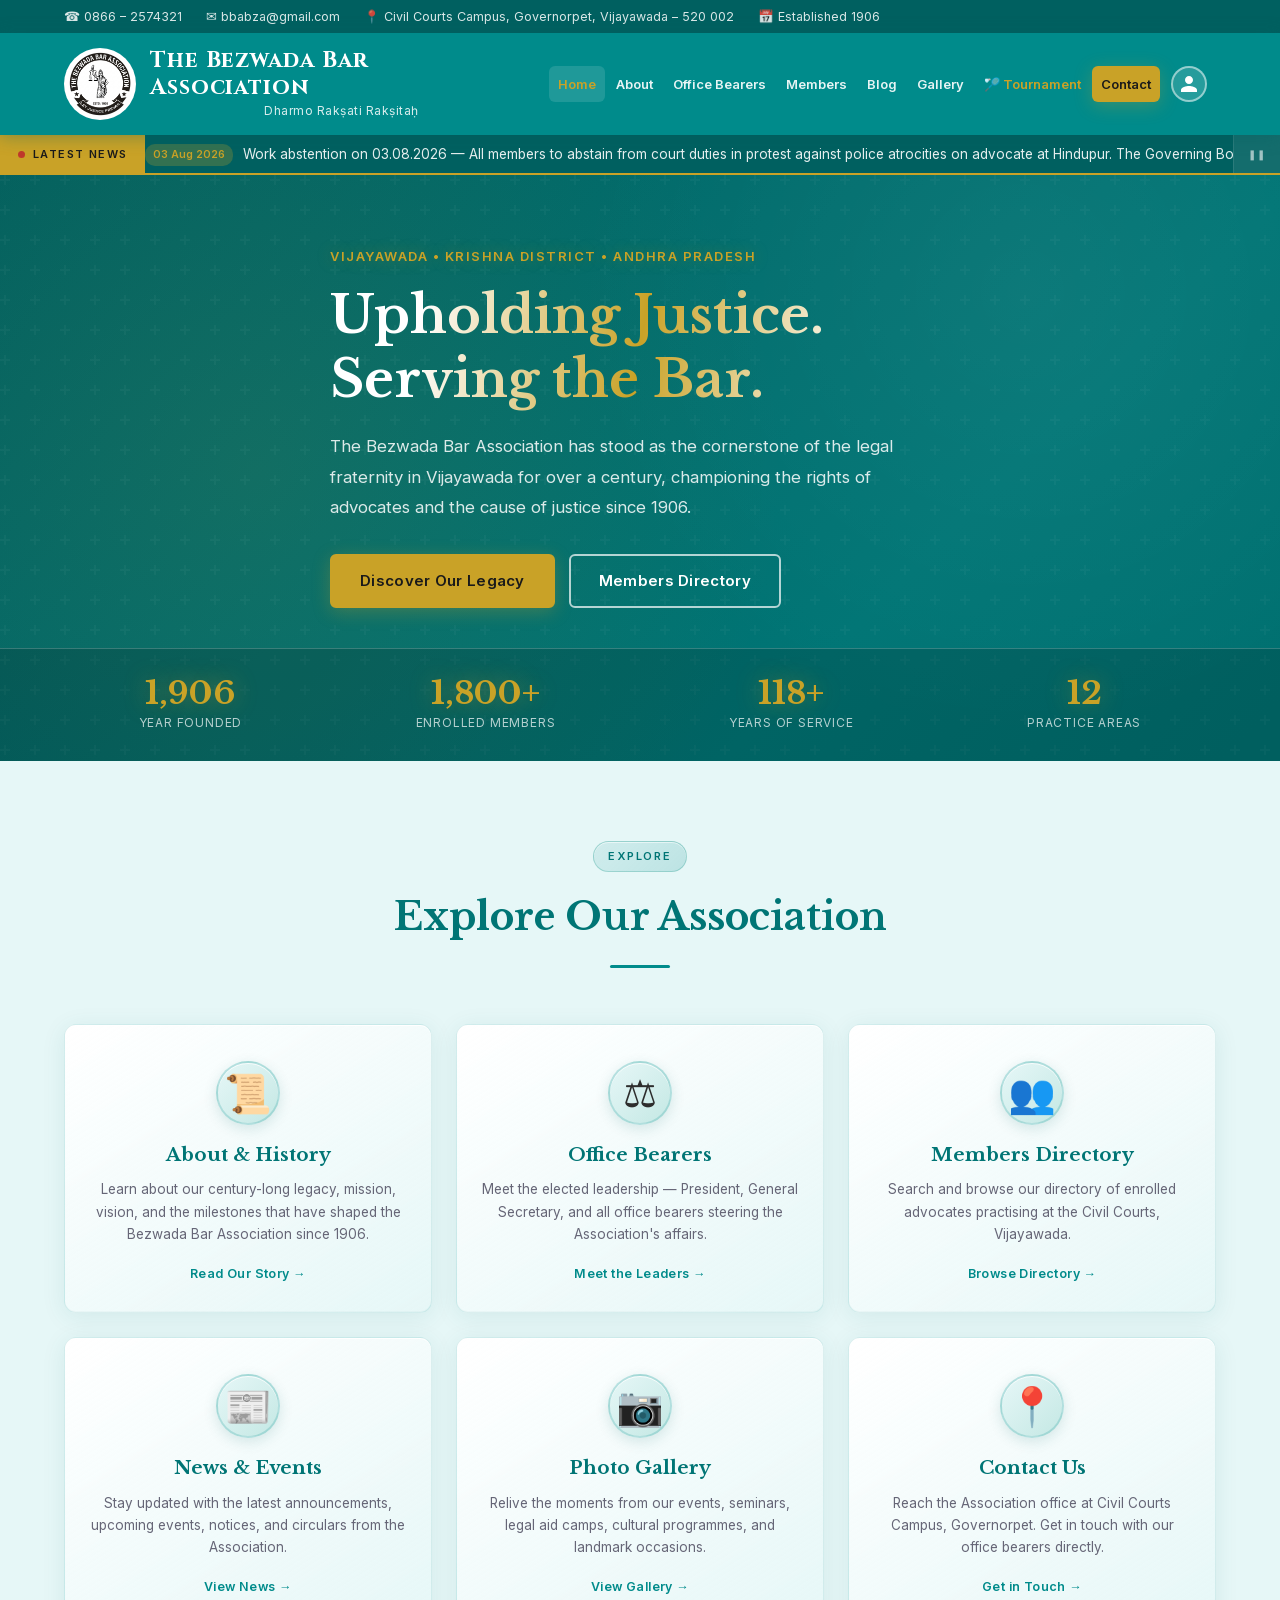
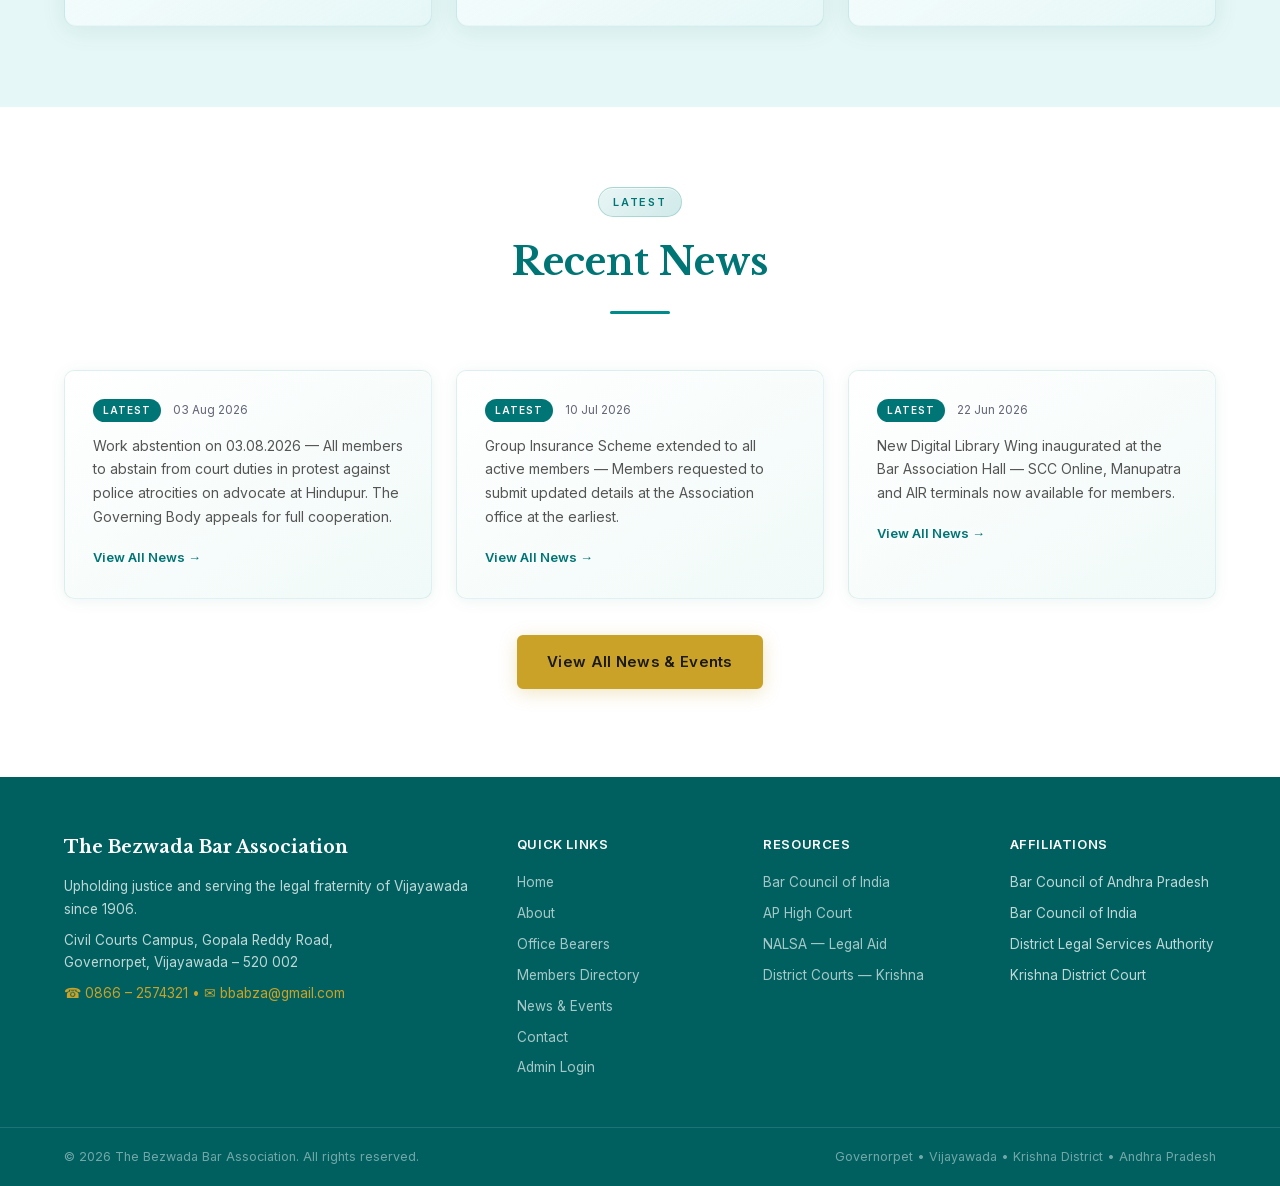
==== index.html @ af2ab2e3 "Updated" ====
<!DOCTYPE html>
<html lang="en">

<head>
  <meta charset="UTF-8" />
  <script>try { if (location.pathname.endsWith("index.html")) history.replaceState(null, "", location.pathname.slice(0, -10) || "./") } catch (e) { }</script>
  <meta name="viewport" content="width=device-width, initial-scale=1.0" />
  <meta name="description"
    content="The Bezwada Bar Association, Vijayawada — serving enrolled advocates at the Civil Courts, Governorpet since 1906. Members directory, news, events, and tournament registration." />
  <title>Bezwada Bar Association | Vijayawada | Estd. 1906</title>

  <!-- Canonical -->
  <link rel="canonical" href="https://thebezwadabarassociation.com/" />

  <!-- Open Graph -->
  <meta property="og:type"        content="website" />
  <meta property="og:url"         content="https://thebezwadabarassociation.com/" />
  <meta property="og:site_name"   content="The Bezwada Bar Association" />
  <meta property="og:title"       content="Bezwada Bar Association | Vijayawada | Estd. 1906" />
  <meta property="og:description" content="The Bezwada Bar Association, Vijayawada — serving enrolled advocates at the Civil Courts, Governorpet since 1906." />
  <meta property="og:image"       content="https://thebezwadabarassociation.com/images/logo.jpeg" />
  <meta property="og:locale"      content="en_IN" />

  <!-- Geo -->
  <meta name="geo.region"      content="IN-AP" />
  <meta name="geo.placename"   content="Vijayawada, Andhra Pradesh, India" />
  <meta name="geo.position"    content="16.5062;80.6480" />
  <meta name="ICBM"            content="16.5062, 80.6480" />

  <!-- JSON-LD Organisation Schema -->
  <script type="application/ld+json">
  {
    "@context": "https://schema.org",
    "@type": "Organization",
    "name": "The Bezwada Bar Association",
    "alternateName": ["Bezwada Bar Association", "BBA Vijayawada", "Vijayawada Bar Association"],
    "url": "https://thebezwadabarassociation.com",
    "logo": "https://thebezwadabarassociation.com/images/logo.jpeg",
    "image": "https://thebezwadabarassociation.com/images/logo.jpeg",
    "foundingDate": "1906",
    "description": "The Bezwada Bar Association is one of the oldest bar associations in Andhra Pradesh, serving enrolled advocates practising at the Civil Courts, Vijayawada since 1906.",
    "address": {
      "@type": "PostalAddress",
      "streetAddress": "Civil Courts Campus, Gopala Reddy Road, Governorpet",
      "addressLocality": "Vijayawada",
      "addressRegion": "Andhra Pradesh",
      "postalCode": "520002",
      "addressCountry": "IN"
    },
    "contactPoint": {
      "@type": "ContactPoint",
      "telephone": "+91-866-2574321",
      "email": "bbabza@gmail.com",
      "contactType": "General Enquiries",
      "areaServed": "IN",
      "availableLanguage": ["English", "Telugu"]
    },
    "memberOf": [
      { "@type": "Organization", "name": "Bar Council of Andhra Pradesh" },
      { "@type": "Organization", "name": "Bar Council of India" }
    ],
    "sameAs": [
      "https://bbabza.github.io"
    ]
  }
  </script>

  <link rel="icon" href="images/logo.jpeg" type="image/jpeg" />
  <link rel="stylesheet" href="css/styles.css" />
  <link rel="stylesheet" href="css/fonts.css" />
</head>

<body data-root="">

  <div class="topbar">
    <div class="container">
      <span>&#9742; 0866 &ndash; 2574321</span>
      <span>&#9993; bbabza@gmail.com</span>
      <span>&#128205; Civil Courts Campus, Governorpet, Vijayawada &ndash; 520 002</span>
      <span>&#128197; Established 1906</span>
    </div>
  </div>

  <header class="site-header">
    <div class="container header-inner">
      <a href="index.html" class="logo-block">
        <div class="emblem">
          <img src="images/logo.jpeg" alt="The Bezwada Bar Association Logo" class="header-logo" />
        </div>
        <div class="logo-text">
          <h1>The Bezwada Bar Association</h1>
          <p class="tagline">Dharmo Rakṣati Rakṣitaḥ</p>
        </div>
      </a>
      <button class="nav-toggle" id="navToggle"
        aria-label="Toggle navigation"><span></span><span></span><span></span></button>
      <nav class="main-nav" id="mainNav">
        <ul>
          <li><a href="index.html" aria-current="page">Home</a></li>
          <li><a href="about/index.html">About</a></li>
          <li><a href="office-bearers/index.html">Office Bearers</a></li>
          <li><a href="members/index.html">Members</a></li>
          <li><a href="blog/index.html">Blog</a></li>
          <li><a href="gallery/index.html">Gallery</a></li>
          <li><a href="tournament/index.html" style="color:var(--gold)!important;">&#127992; Tournament</a></li>
          <li><a href="contact/index.html" class="btn-nav">Contact</a></li>
        </ul>
      </nav>
    </div>
  </header>

  <div class="news-ticker" id="newsTicker">
    <div class="ticker-label"><span class="ticker-dot"></span>LATEST NEWS</div>
    <div class="ticker-viewport">
      <div class="ticker-track" id="tickerTrack"><span class="ticker-placeholder">Loading latest news&hellip;</span>
      </div>
    </div>
    <button class="ticker-pause" id="tickerPause" title="Pause / Resume">&#10074;&#10074;</button>
  </div>

  <!-- HERO -->
  <section class="hero">
    <div class="hero-overlay"></div>
    <div class="container hero-content">
      <p class="hero-eyebrow">Vijayawada &bull; Krishna District &bull; Andhra Pradesh</p>
      <h2>Upholding Justice.<br />Serving the Bar.</h2>
      <p class="hero-sub">The Bezwada Bar Association has stood as the cornerstone of the legal fraternity in Vijayawada
        for over a century, championing the rights of advocates and the cause of justice since 1906.</p>
      <div class="hero-actions">
        <a href="about/index.html" class="btn btn-gold">Discover Our Legacy</a>
        <a href="members/index.html" class="btn btn-outline">Members Directory</a>
      </div>
    </div>
    <div class="hero-stats">
      <div class="container stats-row">
        <div class="stat"><span class="stat-num">1906</span><span class="stat-label">Year Founded</span></div>
        <div class="stat"><span class="stat-num">1800+</span><span class="stat-label">Enrolled Members</span></div>
        <div class="stat"><span class="stat-num">118+</span><span class="stat-label">Years of Service</span></div>
        <div class="stat"><span class="stat-num">12</span><span class="stat-label">Practice Areas</span></div>
      </div>
    </div>
  </section>

  <!-- SECTION CARDS -->
  <section class="section section-light">
    <div class="container">
      <div class="section-header">
        <span class="section-badge">Explore</span>
        <h2 class="section-title">Explore Our Association</h2>
        <div class="divider"></div>
      </div>
      <div class="section-cards-grid">
        <a href="about/index.html" class="section-card">
          <div class="section-card-icon">&#128220;</div>
          <h3>About &amp; History</h3>
          <p>Learn about our century-long legacy, mission, vision, and the milestones that have shaped the Bezwada Bar
            Association since 1906.</p>
          <span class="section-card-link">Read Our Story &rarr;</span>
        </a>
        <a href="office-bearers/index.html" class="section-card">
          <div class="section-card-icon">&#9878;</div>
          <h3>Office Bearers</h3>
          <p>Meet the elected leadership — President, General Secretary, and all office bearers steering the
            Association's affairs.</p>
          <span class="section-card-link">Meet the Leaders &rarr;</span>
        </a>
        <a href="members/index.html" class="section-card">
          <div class="section-card-icon">&#128101;</div>
          <h3>Members Directory</h3>
          <p>Search and browse our directory of enrolled advocates practising at the Civil Courts, Vijayawada.</p>
          <span class="section-card-link">Browse Directory &rarr;</span>
        </a>
        <a href="news/index.html" class="section-card">
          <div class="section-card-icon">&#128240;</div>
          <h3>News &amp; Events</h3>
          <p>Stay updated with the latest announcements, upcoming events, notices, and circulars from the Association.
          </p>
          <span class="section-card-link">View News &rarr;</span>
        </a>
        <a href="gallery/index.html" class="section-card">
          <div class="section-card-icon">&#128247;</div>
          <h3>Photo Gallery</h3>
          <p>Relive the moments from our events, seminars, legal aid camps, cultural programmes, and landmark occasions.
          </p>
          <span class="section-card-link">View Gallery &rarr;</span>
        </a>
        <a href="contact/index.html" class="section-card">
          <div class="section-card-icon">&#128205;</div>
          <h3>Contact Us</h3>
          <p>Reach the Association office at Civil Courts Campus, Governorpet. Get in touch with our office bearers
            directly.</p>
          <span class="section-card-link">Get in Touch &rarr;</span>
        </a>
      </div>
    </div>
  </section>

  <!-- RECENT NEWS PREVIEW -->
  <section class="section section-white">
    <div class="container">
      <div class="section-header">
        <span class="section-badge">Latest</span>
        <h2 class="section-title">Recent News</h2>
        <div class="divider"></div>
      </div>
      <div class="home-news-grid" id="homeNewsGrid">
        <p style="grid-column:1/-1;text-align:center;color:var(--muted);">Loading&hellip;</p>
      </div>
      <div class="view-all-wrap">
        <a href="news/index.html" class="btn btn-gold">View All News &amp; Events</a>
      </div>
    </div>
  </section>

  <footer class="site-footer">
    <div class="container footer-inner">
      <div class="footer-brand">
        <h3>The Bezwada Bar Association</h3>
        <p>Upholding justice and serving the legal fraternity of Vijayawada since 1906.</p>
        <p>Civil Courts Campus, Gopala Reddy Road,<br />Governorpet, Vijayawada &ndash; 520 002</p>
        <p class="footer-tel">&#9742; 0866 &ndash; 2574321 &bull; &#9993; bbabza@gmail.com</p>
      </div>
      <div class="footer-links">
        <h4>Quick Links</h4>
        <ul>
          <li><a href="index.html">Home</a></li>
          <li><a href="about/index.html">About</a></li>
          <li><a href="office-bearers/index.html">Office Bearers</a></li>
          <li><a href="members/index.html">Members Directory</a></li>
          <li><a href="news/index.html">News &amp; Events</a></li>
          <li><a href="contact/index.html">Contact</a></li>
        </ul>
      </div>
      <div class="footer-links">
        <h4>Resources</h4>
        <ul>
          <li><a href="https://www.barcouncilofindia.org" target="_blank" rel="noopener">Bar Council of India</a></li>
          <li><a href="https://hc.ap.nic.in" target="_blank" rel="noopener">AP High Court</a></li>
          <li><a href="https://nalsa.gov.in" target="_blank" rel="noopener">NALSA &mdash; Legal Aid</a></li>
          <li><a href="https://districts.ecourts.gov.in/krishna" target="_blank" rel="noopener">District Courts &mdash;
              Krishna</a></li>
        </ul>
      </div>
      <div class="footer-links">
        <h4>Affiliations</h4>
        <ul>
          <li>Bar Council of Andhra Pradesh</li>
          <li>Bar Council of India</li>
          <li>District Legal Services Authority</li>
          <li>Krishna District Court</li>
        </ul>
      </div>
    </div>
    <div class="footer-bottom">
      <div class="container">
        <p>&copy; 2026 The Bezwada Bar Association. All rights reserved.</p>
        <p>Governorpet &bull; Vijayawada &bull; Krishna District &bull; Andhra Pradesh</p>
      </div>
    </div>
  </footer>

  <button class="back-to-top" id="backToTop" aria-label="Back to top">&#8679;</button>
  <script src="js/script.js"></script>
</body>

</html>
---- css/styles.css ----
/* ═══════════════════════════════════════════════════════════
   BEZWADA BAR ASSOCIATION — Stylesheet
   Palette: Dark Cyan #008B8B | Gold #c9a227 | Cream #f9f5ec
   ═══════════════════════════════════════════════════════════ */

*, *::before, *::after { box-sizing: border-box; margin: 0; padding: 0; }

:root {
  --navy:   #008B8B;
  --navy2:  #007575;
  --navy3:  #006060;
  --gold:   #c9a227;
  --gold2:  #a07d1a;
  --cream:  #f9f5ec;
  --light:  #e6f7f7;
  --white:  #ffffff;
  --text:   #2d2d2d;
  --muted:  #667;
  --border: #ddd;
  --ff-serif: 'Libre Baskerville', Georgia, serif;
  --ff-sans:  'Inter', 'Segoe UI', sans-serif;
  --radius: 6px;
  --shadow: 0 4px 24px rgba(0,96,96,.12);
  --shadow-lg: 0 8px 40px rgba(0,96,96,.18);
}

html { scroll-behavior: smooth; }

body {
  font-family: var(--ff-sans);
  color: var(--text);
  background: var(--white);
  line-height: 1.7;
  font-size: 16px;
}

a { color: var(--navy2); text-decoration: none; transition: color .2s; }
a:hover { color: var(--navy); }
img { max-width: 100%; display: block; }

.container {
  max-width: 1200px;
  margin: 0 auto;
  padding: 0 24px;
}

/* ─── BUTTONS ─────────────────────────────────────────────── */
.btn {
  display: inline-block;
  padding: 12px 28px;
  border-radius: var(--radius);
  font-family: var(--ff-sans);
  font-size: 15px;
  font-weight: 600;
  letter-spacing: .3px;
  cursor: pointer;
  transition: background .2s, color .2s, transform .15s;
  border: 2px solid transparent;
}
.btn:hover { transform: translateY(-2px); }
.btn-gold { background: var(--gold); color: #1a1a1a; border-color: var(--gold); }
.btn-gold:hover { background: var(--gold2); color: var(--white); border-color: var(--gold2); }
.btn-outline { background: transparent; color: var(--white); border-color: rgba(255,255,255,.7); }
.btn-outline:hover { background: rgba(255,255,255,.15); color: var(--white); }
.btn-nav {
  background: var(--gold);
  color: #1a1a1a !important;
  padding: 8px 20px;
  border-radius: var(--radius);
  font-weight: 700;
}
.btn-nav:hover { background: var(--gold2); color: var(--white) !important; }

/* ─── TOPBAR ──────────────────────────────────────────────── */
.topbar {
  background: var(--navy3);
  color: rgba(255,255,255,.85);
  font-size: 12.5px;
  padding: 6px 0;
}
.topbar .container {
  display: flex;
  gap: 24px;
  flex-wrap: wrap;
  align-items: center;
}

/* ─── HEADER ──────────────────────────────────────────────── */
.site-header {
  background: var(--navy);
  position: sticky;
  top: 0;
  z-index: 1000;
  box-shadow: 0 2px 16px rgba(0,96,96,.35);
}
.header-inner {
  display: flex;
  align-items: center;
  justify-content: space-between;
  padding-top: 14px;
  padding-bottom: 14px;
  gap: 16px;
}
.logo-block {
  display: flex;
  align-items: center;
  gap: 14px;
}
.emblem { flex-shrink: 0; }
.header-logo {
  width: 72px;
  height: 72px;
  object-fit: contain;
  border-radius: 50%;
  background: var(--white);
  padding: 3px;
}
.logo-text h1 {
  font-family: 'Cinzel', var(--ff-serif);
  font-size: 1.4rem;
  color: var(--white);
  line-height: 1.2;
  font-weight: 700;
  letter-spacing: 0.04em;
}
.tagline {
  font-size: 12px;
  color: var(--white);
  letter-spacing: .5px;
  opacity: 0.85;
  text-align: center;
}

/* Nav */
.main-nav ul {
  display: flex;
  list-style: none;
  gap: 2px;
  align-items: center;
  flex-wrap: nowrap;
}
.main-nav ul li a {
  color: rgba(255,255,255,.9);
  font-size: 13px;
  font-weight: 600;
  padding: 7px 9px;
  border-radius: var(--radius);
  display: block;
  white-space: nowrap;
  transition: background .2s, color .2s;
}
.main-nav ul li a:hover { background: rgba(255,255,255,.15); color: var(--gold); }

.nav-toggle {
  display: none;
  flex-direction: column;
  gap: 5px;
  background: none;
  border: none;
  cursor: pointer;
  padding: 8px;
}
.nav-toggle span {
  display: block;
  width: 24px;
  height: 2px;
  background: var(--white);
  border-radius: 2px;
  transition: all .3s;
}

/* ─── HERO ────────────────────────────────────────────────── */
.hero {
  position: relative;
  background: linear-gradient(135deg, var(--navy2) 0%, #006868 50%, var(--navy) 100%);
  min-height: 520px;
  display: flex;
  flex-direction: column;
  justify-content: center;
  overflow: hidden;
}
.hero::before {
  content: '';
  position: absolute;
  inset: 0;
  background-image:
    radial-gradient(circle at 20% 50%, rgba(201,162,39,.09) 0%, transparent 50%),
    radial-gradient(circle at 80% 20%, rgba(255,255,255,.05) 0%, transparent 40%);
}
.hero-overlay {
  position: absolute;
  inset: 0;
  background: url("data:image/svg+xml,%3Csvg width='60' height='60' viewBox='0 0 60 60' xmlns='http://www.w3.org/2000/svg'%3E%3Cg fill='none' fill-rule='evenodd'%3E%3Cg fill='%23ffffff' fill-opacity='0.03'%3E%3Cpath d='M36 34v-4h-2v4h-4v2h4v4h2v-4h4v-2h-4zm0-30V0h-2v4h-4v2h4v4h2V6h4V4h-4zM6 34v-4H4v4H0v2h4v4h2v-4h4v-2H6zM6 4V0H4v4H0v2h4v4h2V6h4V4H6z'/%3E%3C/g%3E%3C/g%3E%3C/svg%3E");
}
.hero-content {
  position: relative;
  z-index: 2;
  padding: 70px 24px 40px;
}
.hero-eyebrow {
  color: var(--gold);
  font-size: 13px;
  font-weight: 600;
  letter-spacing: 1.5px;
  text-transform: uppercase;
  margin-bottom: 16px;
}
.hero-content h2 {
  font-family: var(--ff-serif);
  font-size: clamp(2rem, 5vw, 3.2rem);
  color: var(--white);
  line-height: 1.25;
  margin-bottom: 20px;
  font-weight: 700;
}
.hero-sub {
  color: rgba(255,255,255,.85);
  font-size: 1.05rem;
  max-width: 620px;
  margin-bottom: 32px;
  line-height: 1.8;
}
.hero-actions { display: flex; gap: 14px; flex-wrap: wrap; }
.hero-stats {
  position: relative;
  z-index: 2;
  background: rgba(0,0,0,.15);
  border-top: 1px solid rgba(255,255,255,.2);
  padding: 28px 0;
}
.stats-row {
  display: flex;
  justify-content: space-around;
  flex-wrap: wrap;
  gap: 24px;
}
.stat { text-align: center; }
.stat-num {
  display: block;
  font-family: var(--ff-serif);
  font-size: 2rem;
  font-weight: 700;
  color: var(--gold);
  line-height: 1;
}
.stat-label {
  display: block;
  color: rgba(255,255,255,.7);
  font-size: 12px;
  text-transform: uppercase;
  letter-spacing: .8px;
  margin-top: 4px;
}

/* ─── SECTIONS ────────────────────────────────────────────── */
.section { padding: 80px 0; }
.section-light { background: var(--light); }
.section-white { background: var(--white); }
.section-dark { background: var(--navy2); }

.section-header { text-align: center; margin-bottom: 56px; }
.section-badge {
  display: inline-block;
  background: rgba(42,157,143,.12);
  color: var(--navy2);
  font-size: 11px;
  font-weight: 700;
  letter-spacing: 1.8px;
  text-transform: uppercase;
  padding: 5px 14px;
  border-radius: 20px;
  border: 1px solid rgba(42,157,143,.3);
  margin-bottom: 12px;
}
.section-dark .section-badge {
  background: rgba(255,255,255,.12);
  color: var(--gold);
  border-color: rgba(255,255,255,.25);
}
.section-title {
  font-family: var(--ff-serif);
  font-size: clamp(1.6rem, 3.5vw, 2.4rem);
  color: var(--navy2);
  font-weight: 700;
  margin-bottom: 16px;
}
.section-dark .section-title { color: var(--white); }
.section-sub { color: var(--muted); max-width: 560px; margin: 12px auto 0; font-size: 15px; }
.section-dark .section-sub { color: rgba(255,255,255,.65); }

.divider {
  width: 60px;
  height: 3px;
  background: var(--navy);
  margin: 0 auto;
  border-radius: 2px;
}
.divider-gold { background: var(--gold); }

/* ─── ABOUT ───────────────────────────────────────────────── */
.about-grid { display: grid; grid-template-columns: 1fr 1fr; gap: 56px; align-items: start; }
.about-text h3 {
  font-family: var(--ff-serif);
  font-size: 1.45rem;
  color: var(--navy2);
  margin-bottom: 16px;
}
.about-text p { color: #444; margin-bottom: 16px; line-height: 1.8; }
.about-pillars { margin-top: 28px; display: flex; flex-direction: column; gap: 16px; }
.pillar {
  display: flex;
  gap: 14px;
  align-items: flex-start;
  background: var(--white);
  padding: 16px;
  border-radius: var(--radius);
  border-left: 3px solid var(--navy);
  box-shadow: var(--shadow);
}
.pillar-icon { font-size: 1.4rem; flex-shrink: 0; margin-top: 2px; }
.pillar strong { display: block; color: var(--navy2); font-weight: 700; margin-bottom: 4px; }
.pillar p { margin: 0; font-size: 14px; color: #555; line-height: 1.6; }

/* Timeline */
.about-timeline h3 {
  font-family: var(--ff-serif);
  font-size: 1.45rem;
  color: var(--navy2);
  margin-bottom: 24px;
}
.timeline { list-style: none; position: relative; padding-left: 8px; }
.timeline::before {
  content: '';
  position: absolute;
  left: 44px;
  top: 0;
  bottom: 0;
  width: 2px;
  background: linear-gradient(to bottom, var(--navy), rgba(42,157,143,.1));
}
.timeline li {
  display: flex;
  gap: 20px;
  align-items: flex-start;
  margin-bottom: 24px;
  position: relative;
}
.tl-year {
  min-width: 50px;
  font-size: 12px;
  font-weight: 700;
  color: var(--navy2);
  padding-top: 4px;
  text-align: right;
  flex-shrink: 0;
}
.tl-body {
  background: var(--white);
  border-radius: var(--radius);
  padding: 12px 16px;
  box-shadow: var(--shadow);
  flex: 1;
  position: relative;
}
.tl-body::before {
  content: '';
  position: absolute;
  left: -8px;
  top: 50%;
  transform: translateY(-50%);
  width: 8px;
  height: 8px;
  background: var(--navy);
  border-radius: 50%;
  z-index: 1;
}
.tl-body strong { color: var(--navy2); display: block; margin-bottom: 4px; font-size: 14px; }
.tl-body p { margin: 0; font-size: 13px; color: #555; line-height: 1.5; }

/* ─── OFFICE BEARERS ─────────────────────────────────────── */
.bearers-grid {
  display: grid;
  grid-template-columns: 1fr 1fr 1fr;
  gap: 24px;
  margin-bottom: 48px;
}
.bearer-card {
  background: rgba(255,255,255,.08);
  border: 1px solid rgba(255,255,255,.2);
  border-radius: 10px;
  padding: 28px 24px;
  text-align: center;
  transition: transform .25s, box-shadow .25s, border-color .25s;
}
.bearer-card:hover {
  transform: translateY(-4px);
  box-shadow: 0 12px 40px rgba(0,0,0,.25);
  border-color: var(--gold);
}
.bearers-featured-row {
  grid-column: 1 / -1;
  display: grid;
  grid-template-columns: 1fr 1fr;
  gap: 24px;
}
.bearer-card--featured {
  display: flex;
  align-items: center;
  gap: 32px;
  text-align: left;
  background: rgba(201,162,39,.1);
  border-color: var(--gold);
}
.bearer-avatar { flex-shrink: 0; }
.bearer-role {
  font-size: 11px;
  font-weight: 700;
  letter-spacing: 1.5px;
  text-transform: uppercase;
  color: var(--gold);
  margin-bottom: 6px;
}
.bearer-card h3 { color: var(--white); font-family: var(--ff-serif); font-size: 1.2rem; margin-bottom: 6px; }
.bearer-qual { font-size: 12.5px; color: rgba(255,255,255,.55); margin-bottom: 6px; }
.bearer-phone { font-size: 13px; color: rgba(255,255,255,.75); }
.bearer-bio { font-size: 14px; color: rgba(255,255,255,.75); line-height: 1.6; }

/* Executive Committee */
.exec-committee { margin-top: 16px; }
.exec-committee h3 {
  font-family: var(--ff-serif);
  color: var(--white);
  font-size: 1.2rem;
  margin-bottom: 20px;
  text-align: center;
}
.exec-grid {
  display: grid;
  grid-template-columns: repeat(auto-fill, minmax(220px, 1fr));
  gap: 12px;
}
.exec-member {
  background: rgba(255,255,255,.07);
  border: 1px solid rgba(255,255,255,.15);
  border-radius: var(--radius);
  padding: 14px 16px;
  transition: border-color .2s, background .2s;
}
.exec-member:hover { border-color: var(--gold); background: rgba(201,162,39,.1); }
.exec-member .exec-name { display: block; font-size: 14px; font-weight: 700; color: var(--white); margin-bottom: 2px; }
.exec-member .exec-role { display: block; font-size: 11px; color: var(--gold); text-transform: uppercase; letter-spacing: .6px; margin-bottom: 4px; }
.exec-member .exec-phone { display: block; font-size: 12.5px; color: rgba(255,255,255,.6); }

/* ─── MEMBERS TABLE ───────────────────────────────────────── */
.members-controls {
  display: flex;
  gap: 16px;
  margin-bottom: 24px;
  flex-wrap: wrap;
}
.search-input, .filter-select {
  padding: 10px 16px;
  border: 1.5px solid var(--border);
  border-radius: var(--radius);
  font-family: var(--ff-sans);
  font-size: 14px;
  color: var(--text);
  background: var(--white);
  outline: none;
  transition: border-color .2s;
}
.search-input { flex: 1; min-width: 260px; }
.search-input:focus, .filter-select:focus { border-color: var(--navy); }

.table-wrapper { overflow-x: auto; border-radius: var(--radius); box-shadow: var(--shadow); }
.members-table {
  width: 100%;
  border-collapse: collapse;
  background: var(--white);
  font-size: 14px;
}
.members-table thead tr {
  background: var(--navy);
  color: var(--white);
}
.members-table th {
  padding: 14px 18px;
  text-align: left;
  font-weight: 600;
  font-size: 13px;
  letter-spacing: .4px;
  white-space: nowrap;
}
.members-table td {
  padding: 13px 18px;
  border-bottom: 1px solid #eef0f5;
  color: #3a3a4a;
}
.members-table tbody tr:last-child td { border-bottom: none; }
.members-table tbody tr:hover { background: var(--light); }
.members-table tbody tr.hidden { display: none; }

.badge {
  display: inline-block;
  padding: 3px 10px;
  border-radius: 12px;
  font-size: 11px;
  font-weight: 700;
  letter-spacing: .5px;
}
.badge-active    { background: #e6f4ea; color: #1a7a30; }
.badge-inactive  { background: #fdecea; color: #c62828; }
.badge-pending   { background: #fff8e1; color: #e65100; }
.badge-deceased  { background: #f0f0f0; color: #666; }

.table-note { margin-top: 14px; font-size: 13px; color: var(--muted); text-align: center; }

/* ── Members Pagination ──────────────────────────────────── */
.members-pagination {
  display: flex;
  flex-wrap: wrap;
  align-items: center;
  justify-content: center;
  gap: 4px;
  margin-top: 20px;
}
.pg-btn {
  min-width: 36px;
  height: 36px;
  padding: 0 10px;
  border: 1px solid #d0d8e0;
  border-radius: 6px;
  background: #fff;
  color: var(--navy2);
  font-size: 13px;
  font-family: var(--ff-sans);
  font-weight: 500;
  cursor: pointer;
  transition: background .15s, border-color .15s, color .15s;
}
.pg-btn:hover:not(:disabled) {
  background: var(--light);
  border-color: var(--navy);
}
.pg-btn.pg-active {
  background: var(--navy);
  border-color: var(--navy);
  color: #fff;
  cursor: default;
}
.pg-btn:disabled {
  opacity: .4;
  cursor: not-allowed;
}
.pg-btn.pg-prev, .pg-btn.pg-next {
  padding: 0 14px;
  font-size: 12px;
}
.pg-ellipsis {
  display: inline-flex;
  align-items: center;
  height: 36px;
  padding: 0 4px;
  font-size: 13px;
  color: var(--muted);
  user-select: none;
}

/* ── Member avatar in table ──────────────────────────────── */
.mem-photo-th { width: 48px; padding: 0 8px !important; }
.mem-avatar {
  width: 38px; height: 38px;
  border-radius: 50%;
  background: var(--light);
  border: 1.5px solid #cde8e5;
  display: flex; align-items: center; justify-content: center;
  font-size: 18px; overflow: hidden; flex-shrink: 0;
}
.mem-avatar img { width: 100%; height: 100%; object-fit: cover; }
.mem-name { font-weight: 600; color: var(--text); }
.mem-desc { font-size: 11.5px; color: var(--muted); margin-top: 2px; line-height: 1.4; }
.mem-phone-link { color: var(--navy); font-size: 13px; white-space: nowrap; }
.mem-address { font-size: 13px; color: var(--muted); max-width: 200px; }
.set-pwd-btn {
  background: transparent; border: 1.5px solid var(--border);
  border-radius: 4px; padding: 3px 7px; cursor: pointer;
  font-size: 13px; color: var(--muted); transition: color .15s, border-color .15s;
}
.set-pwd-btn:hover { color: var(--navy2); border-color: var(--navy2); }

/* ── Member login nav avatar ─────────────────────────────── */
.member-nav-link { display: flex; align-items: center; }
.member-nav-avatar {
  width: 36px; height: 36px;
  border-radius: 50%;
  background: rgba(255,255,255,.15);
  border: 2px solid rgba(255,255,255,.5);
  display: flex; align-items: center; justify-content: center;
  overflow: hidden;
  color: var(--white);
  transition: border-color .2s, background .2s;
}
.member-nav-avatar img { width: 100%; height: 100%; object-fit: cover; }
.mem-nav-initials { font-size: 12px; font-weight: 700; color: var(--white); }
.member-nav-link:hover .member-nav-avatar {
  background: rgba(255,255,255,.28);
  border-color: var(--white);
}

/* ── Forgot password link ────────────────────────────────── */
.forgot-pwd-link {
  font-size: 13px;
  color: rgba(255,255,255,.7);
  text-decoration: none;
  transition: color .2s;
}
.forgot-pwd-link:hover { color: var(--white); text-decoration: underline; }

/* ── Member profile modal extras ─────────────────────────── */
.member-profile-photo-row {
  display: flex; align-items: center; gap: 16px;
  margin-bottom: 20px;
}
.member-avatar-lg {
  width: 72px; height: 72px;
  border-radius: 50%; overflow: hidden;
  background: var(--light); border: 2px solid #cde8e5;
  display: flex; align-items: center; justify-content: center;
  font-size: 36px; flex-shrink: 0;
}
.member-avatar-lg img { width: 100%; height: 100%; object-fit: cover; }
.member-photo-label {
  display: inline-block;
  font-size: 12px; font-weight: 700;
  color: var(--navy2); cursor: pointer;
  padding: 6px 14px;
  border: 1.5px solid var(--navy2);
  border-radius: 20px;
  transition: background .15s, color .15s;
}
.member-photo-label:hover { background: var(--navy2); color: var(--white); }

/* ─── NEWS & EVENTS ───────────────────────────────────────── */
.news-tabs { display: flex; gap: 4px; margin-bottom: 32px; border-bottom: 2px solid #e8e8e8; }
.tab-btn {
  padding: 10px 22px;
  background: none;
  border: none;
  font-family: var(--ff-sans);
  font-size: 14px;
  font-weight: 600;
  color: var(--muted);
  cursor: pointer;
  border-bottom: 3px solid transparent;
  margin-bottom: -2px;
  transition: color .2s, border-color .2s;
}
.tab-btn.active { color: var(--navy2); border-bottom-color: var(--navy); }

.tab-content { display: none; }
.tab-content.active { display: block; }

.news-grid {
  display: grid;
  grid-template-columns: 1fr 1fr;
  gap: 24px;
}
.news-card {
  background: var(--light);
  border-radius: 10px;
  padding: 28px;
  border: 1px solid #cde8e5;
  transition: box-shadow .25s, transform .25s;
}
.news-card:hover { box-shadow: var(--shadow-lg); transform: translateY(-3px); }
.news-card--featured { grid-column: 1 / -1; }
.news-meta { display: flex; gap: 12px; align-items: center; margin-bottom: 12px; }
.news-cat {
  background: var(--navy2);
  color: var(--white);
  font-size: 10px;
  font-weight: 700;
  letter-spacing: 1px;
  text-transform: uppercase;
  padding: 3px 10px;
  border-radius: 12px;
}
.news-date { font-size: 12px; color: var(--muted); }
.news-card h3 { font-family: var(--ff-serif); font-size: 1.15rem; color: var(--navy2); margin-bottom: 10px; }
.news-card p { font-size: 14px; color: #555; line-height: 1.7; margin-bottom: 14px; }
.read-more { font-size: 13px; font-weight: 700; color: var(--navy2); }
.read-more:hover { color: var(--navy); }

/* Events */
.events-list { display: flex; flex-direction: column; gap: 16px; }
.event-item {
  display: flex;
  gap: 24px;
  background: var(--light);
  border-radius: 10px;
  padding: 24px;
  border: 1px solid #cde8e5;
  align-items: flex-start;
  transition: box-shadow .2s;
}
.event-item:hover { box-shadow: var(--shadow); }
.event-date-block {
  background: var(--navy2);
  color: var(--white);
  border-radius: 8px;
  padding: 12px 16px;
  text-align: center;
  flex-shrink: 0;
  min-width: 60px;
}
.event-day { display: block; font-family: var(--ff-serif); font-size: 1.8rem; font-weight: 700; color: var(--gold); line-height: 1; }
.event-month { display: block; font-size: 11px; text-transform: uppercase; letter-spacing: .8px; color: rgba(255,255,255,.75); margin-top: 4px; }
.event-details h3 { font-family: var(--ff-serif); font-size: 1.1rem; color: var(--navy2); margin-bottom: 8px; }
.event-details p { font-size: 14px; color: #555; line-height: 1.6; margin-bottom: 10px; }
.event-meta { display: flex; gap: 18px; flex-wrap: wrap; font-size: 13px; color: var(--muted); }

/* Notices */
.notices-list { display: flex; flex-direction: column; gap: 12px; }
.notice-item {
  display: flex;
  gap: 16px;
  background: var(--light);
  border-radius: var(--radius);
  padding: 20px;
  border-left: 4px solid var(--navy);
  align-items: flex-start;
}
.notice-item.notice-urgent { border-left-color: #c0392b; }
.notice-label {
  background: var(--navy);
  color: var(--white);
  font-size: 10px;
  font-weight: 700;
  letter-spacing: .8px;
  text-transform: uppercase;
  padding: 4px 10px;
  border-radius: 12px;
  white-space: nowrap;
  flex-shrink: 0;
}
.notice-urgent .notice-label { background: #c0392b; }
.notice-item h4 { color: var(--navy2); font-size: 14px; font-weight: 700; margin-bottom: 4px; }
.notice-item p { font-size: 13.5px; color: #555; line-height: 1.6; }

/* ─── GALLERY ─────────────────────────────────────────────── */
.gallery-filters { display: flex; gap: 8px; margin-bottom: 28px; flex-wrap: wrap; }
.gfilter-btn {
  padding: 8px 20px;
  border: 1.5px solid var(--border);
  border-radius: 20px;
  background: var(--white);
  font-family: var(--ff-sans);
  font-size: 13px;
  font-weight: 600;
  color: var(--muted);
  cursor: pointer;
  transition: all .2s;
}
.gfilter-btn:hover, .gfilter-btn.active { background: var(--navy); color: var(--white); border-color: var(--navy); }

.gallery-grid {
  display: grid;
  grid-template-columns: repeat(4, 1fr);
  gap: 14px;
}
.gallery-item {
  border-radius: 8px;
  overflow: hidden;
  aspect-ratio: 4/3;
  cursor: pointer;
  transition: transform .25s, opacity .25s;
}
.gallery-item:hover { transform: scale(1.03); }
.gallery-item.hidden { display: none; }
.gallery-placeholder {
  width: 100%;
  height: 100%;
  display: flex;
  align-items: center;
  justify-content: center;
  text-align: center;
  padding: 16px;
}
.gallery-placeholder span { color: rgba(255,255,255,.9); font-size: 13px; font-weight: 600; line-height: 1.4; }
.gallery-note { margin-top: 16px; font-size: 13px; color: var(--muted); text-align: center; }
.gallery-note code { background: #e0f2f0; padding: 2px 6px; border-radius: 3px; font-size: 12px; }

/* ─── CONTACT ─────────────────────────────────────────────── */
.contact-grid { display: grid; grid-template-columns: 1fr 1fr; gap: 40px; }
.contact-info { grid-row: 1 / 3; }
.contact-block h3 { font-family: var(--ff-serif); color: var(--white); font-size: 1.3rem; margin-bottom: 24px; }
.contact-detail { display: flex; gap: 14px; margin-bottom: 22px; align-items: flex-start; }
.contact-icon { font-size: 1.3rem; flex-shrink: 0; margin-top: 2px; }
.contact-detail strong { display: block; color: var(--gold); font-size: 12px; letter-spacing: .6px; text-transform: uppercase; margin-bottom: 4px; }
.contact-detail p { color: rgba(255,255,255,.75); font-size: 14px; line-height: 1.7; margin: 0; }

/* Contact form */
.contact-form-wrap h3 { font-family: var(--ff-serif); color: var(--white); font-size: 1.25rem; margin-bottom: 20px; }
.form-row { display: grid; grid-template-columns: 1fr 1fr; gap: 16px; }
.form-group { margin-bottom: 16px; }
.form-group label { display: block; font-size: 12.5px; font-weight: 600; color: rgba(255,255,255,.65); text-transform: uppercase; letter-spacing: .6px; margin-bottom: 6px; }
.form-group input, .form-group textarea {
  width: 100%;
  padding: 11px 14px;
  background: rgba(255,255,255,.1);
  border: 1.5px solid rgba(255,255,255,.2);
  border-radius: var(--radius);
  color: var(--white);
  font-family: var(--ff-sans);
  font-size: 14px;
  outline: none;
  transition: border-color .2s;
}
.form-group input::placeholder, .form-group textarea::placeholder { color: rgba(255,255,255,.35); }
.form-group input:focus, .form-group textarea:focus { border-color: var(--gold); }
.form-group textarea { resize: vertical; }
.form-note { margin-top: 10px; font-size: 13px; color: var(--gold); }

/* Map */
.contact-map h3 { font-family: var(--ff-serif); color: var(--white); font-size: 1.25rem; margin-bottom: 16px; }
.map-placeholder { background: rgba(255,255,255,.06); border-radius: 8px; overflow: hidden; border: 1px solid rgba(255,255,255,.12); }
.map-note { font-size: 12px; color: rgba(255,255,255,.45); padding: 10px 14px; text-align: center; }
.map-note code { background: rgba(255,255,255,.1); padding: 1px 5px; border-radius: 3px; }

/* ─── FOOTER ──────────────────────────────────────────────── */
.site-footer { background: var(--navy3); color: rgba(255,255,255,.75); }
.footer-inner {
  display: grid;
  grid-template-columns: 2fr 1fr 1fr 1fr;
  gap: 40px;
  padding: 56px 24px 40px;
}
.footer-brand h3 { font-family: var(--ff-serif); color: var(--white); font-size: 1.1rem; margin-bottom: 12px; }
.footer-brand p { font-size: 13.5px; line-height: 1.7; margin-bottom: 8px; }
.footer-tel { color: var(--gold) !important; font-size: 13px; }
.footer-links h4 { color: var(--white); font-size: 13px; font-weight: 700; letter-spacing: .6px; text-transform: uppercase; margin-bottom: 16px; }
.footer-links ul { list-style: none; }
.footer-links ul li { margin-bottom: 8px; font-size: 13.5px; }
.footer-links ul li a { color: rgba(255,255,255,.65); transition: color .2s; }
.footer-links ul li a:hover { color: var(--gold); }
.footer-bottom {
  border-top: 1px solid rgba(255,255,255,.12);
  padding: 18px 24px;
}
.footer-bottom .container {
  display: flex;
  justify-content: space-between;
  flex-wrap: wrap;
  gap: 8px;
}
.footer-bottom p { font-size: 12.5px; color: rgba(255,255,255,.45); }

/* ─── BACK TO TOP ─────────────────────────────────────────── */
.back-to-top {
  position: fixed;
  bottom: 30px;
  right: 30px;
  background: var(--navy);
  color: var(--white);
  border: none;
  border-radius: 50%;
  width: 44px;
  height: 44px;
  font-size: 22px;
  cursor: pointer;
  box-shadow: var(--shadow);
  opacity: 0;
  transform: translateY(20px);
  transition: opacity .3s, transform .3s;
  z-index: 999;
  line-height: 1;
}
.back-to-top.visible { opacity: 1; transform: translateY(0); }
.back-to-top:hover { background: var(--navy2); }

/* ─── NEWS TICKER ─────────────────────────────────────────── */
.news-ticker {
  display: flex;
  align-items: stretch;
  background: var(--navy3);
  border-bottom: 2px solid var(--gold);
  height: 40px;
  overflow: hidden;
  position: sticky;
  top: 0;
  z-index: 999;
}
.ticker-label {
  display: flex;
  align-items: center;
  gap: 8px;
  background: var(--gold);
  color: #1a1a1a;
  font-family: var(--ff-sans);
  font-size: 11px;
  font-weight: 800;
  letter-spacing: 1.4px;
  padding: 0 18px;
  white-space: nowrap;
  flex-shrink: 0;
  text-transform: uppercase;
}
.ticker-dot {
  width: 7px;
  height: 7px;
  background: #c0392b;
  border-radius: 50%;
  animation: blink 1.2s ease-in-out infinite;
  flex-shrink: 0;
}
@keyframes blink {
  0%, 100% { opacity: 1; }
  50%       { opacity: 0.2; }
}
.ticker-viewport {
  flex: 1;
  overflow: hidden;
  position: relative;
  display: flex;
  align-items: center;
}
.ticker-track {
  display: inline-flex;
  align-items: center;
  white-space: nowrap;
  animation: ticker-scroll linear infinite;
  will-change: transform;
}
.ticker-track.paused { animation-play-state: paused; }
@keyframes ticker-scroll {
  0%   { transform: translateX(0); }
  100% { transform: translateX(-50%); }
}
.ticker-item {
  display: inline-flex;
  align-items: center;
  gap: 10px;
  padding: 0 40px 0 0;
  cursor: default;
}
.ticker-item-date {
  background: rgba(201,162,39,.25);
  color: var(--gold);
  font-size: 10.5px;
  font-weight: 700;
  padding: 2px 8px;
  border-radius: 10px;
  white-space: nowrap;
  flex-shrink: 0;
}
.ticker-item-text {
  color: rgba(255,255,255,.9);
  font-size: 13.5px;
}
.ticker-sep {
  color: var(--gold);
  font-size: 16px;
  opacity: 0.5;
  padding-right: 40px;
  flex-shrink: 0;
}
.ticker-placeholder {
  color: rgba(255,255,255,.5);
  font-size: 13px;
  padding: 0 24px;
}
.ticker-pause {
  display: flex;
  align-items: center;
  justify-content: center;
  background: rgba(255,255,255,.08);
  border: none;
  border-left: 1px solid rgba(255,255,255,.1);
  color: rgba(255,255,255,.6);
  font-size: 10px;
  cursor: pointer;
  padding: 0 14px;
  flex-shrink: 0;
  transition: background .2s, color .2s;
  letter-spacing: 1px;
}
.ticker-pause:hover { background: rgba(255,255,255,.15); color: var(--white); }

/* ─── MULTI-PAGE LAYOUT ───────────────────────────────────── */

a.logo-block { text-decoration: none; }
a.logo-block:hover { opacity: .92; }

.main-nav a[aria-current="page"] {
  color: var(--gold) !important;
  background: rgba(255,255,255,.12);
}

/* Page hero banner (inner pages) */
.page-hero {
  background: linear-gradient(135deg, var(--navy2) 0%, var(--navy3) 100%);
  padding: 52px 0 44px;
  text-align: center;
}
.page-hero-eyebrow {
  color: var(--gold);
  font-size: 12px;
  font-weight: 700;
  letter-spacing: 1.8px;
  text-transform: uppercase;
  margin-bottom: 10px;
}
.page-hero h2 {
  font-family: var(--ff-serif);
  color: var(--white);
  font-size: clamp(1.8rem, 4vw, 2.6rem);
  font-weight: 700;
  margin-bottom: 14px;
}
.breadcrumb {
  display: flex;
  justify-content: center;
  align-items: center;
  gap: 8px;
  font-size: 13px;
  color: rgba(255,255,255,.5);
}
.breadcrumb a { color: rgba(255,255,255,.75); }
.breadcrumb a:hover { color: var(--gold); }
.breadcrumb-sep { opacity: .4; }

/* Home section cards */
.section-cards-grid {
  display: grid;
  grid-template-columns: repeat(3, 1fr);
  gap: 24px;
}
.section-card {
  display: flex;
  flex-direction: column;
  align-items: center;
  text-align: center;
  background: var(--white);
  border: 1px solid #cde8e5;
  border-radius: 12px;
  padding: 36px 24px 28px;
  box-shadow: var(--shadow);
  transition: transform .25s, box-shadow .25s, border-color .25s;
  text-decoration: none;
  color: inherit;
}
.section-card:hover {
  transform: translateY(-5px);
  box-shadow: var(--shadow-lg);
  border-color: var(--navy);
  color: inherit;
}
.section-card-icon {
  font-size: 2.4rem;
  margin-bottom: 14px;
  line-height: 1;
  width: 64px;
  height: 64px;
  background: var(--light);
  border-radius: 50%;
  display: flex;
  align-items: center;
  justify-content: center;
  border: 2px solid #cde8e5;
}
.section-card h3 {
  font-family: var(--ff-serif);
  font-size: 1.15rem;
  color: var(--navy2);
  margin-bottom: 8px;
}
.section-card p {
  font-size: 13.5px;
  color: var(--muted);
  line-height: 1.65;
  margin-bottom: 18px;
  flex: 1;
}
.section-card-link {
  font-size: 12.5px;
  font-weight: 700;
  color: var(--navy);
  letter-spacing: .4px;
}

/* Home news preview */
.home-news-grid {
  display: grid;
  grid-template-columns: repeat(3, 1fr);
  gap: 24px;
}
.view-all-wrap { text-align: center; margin-top: 36px; }

/* ─── RESPONSIVE ──────────────────────────────────────────── */
@media (max-width: 1024px) {
  .about-grid { grid-template-columns: 1fr; gap: 40px; }
  .bearers-grid { grid-template-columns: 1fr 1fr; }
  .bearers-featured-row { grid-template-columns: 1fr 1fr; }
  .gallery-grid { grid-template-columns: repeat(3, 1fr); }
  .footer-inner { grid-template-columns: 1fr 1fr; }
}

@media (max-width: 1024px) {
  .section-cards-grid { grid-template-columns: repeat(2, 1fr); }
  .home-news-grid     { grid-template-columns: repeat(2, 1fr); }
}
@media (max-width: 1100px) {
  .nav-toggle { display: flex; }
  .main-nav {
    position: absolute;
    top: 100%;
    left: 0;
    right: 0;
    background: var(--navy2);
    border-top: 1px solid rgba(255,255,255,.15);
    display: none;
    flex-direction: column;
    padding: 12px 0;
    box-shadow: 0 8px 24px rgba(0,0,0,.3);
  }
  .main-nav.open { display: flex; }
  .main-nav ul { flex-direction: column; gap: 0; flex-wrap: wrap; }
  .main-nav ul li a { padding: 12px 24px; border-radius: 0; font-size: 14px; white-space: normal; }
  .header-inner { position: relative; }
}
@media (max-width: 768px) {
  .topbar .container { justify-content: center; font-size: 11px; }

  .bearers-grid { grid-template-columns: 1fr; }
  .bearers-featured-row { grid-template-columns: 1fr; }
  .bearer-card--featured { flex-direction: column; text-align: center; }
  .news-grid { grid-template-columns: 1fr; }
  .news-card--featured { grid-column: 1; }
  .contact-grid { grid-template-columns: 1fr; }
  .contact-info { grid-row: auto; }
  .form-row { grid-template-columns: 1fr; }
  .gallery-grid { grid-template-columns: repeat(2, 1fr); }
  .footer-inner { grid-template-columns: 1fr 1fr; gap: 28px; }
  .exec-grid { grid-template-columns: 1fr 1fr; }
}

/* ─── TOURNAMENT PAGE ─────────────────────────────────────── */
.tourn-info-strip {
  background: var(--navy3);
  border-bottom: 2px solid var(--gold);
  padding: 0;
}
.tourn-info-strip .container {
  display: flex;
  flex-wrap: wrap;
  gap: 0;
}
.tourn-info-item {
  display: flex;
  align-items: center;
  gap: 10px;
  padding: 14px 28px;
  border-right: 1px solid rgba(255,255,255,.12);
  flex: 1;
  min-width: 160px;
}
.tourn-info-item:last-child { border-right: none; }
.tourn-info-icon { font-size: 1.4rem; flex-shrink: 0; }
.tourn-info-label { font-size: 10px; font-weight: 700; letter-spacing: 1.2px; text-transform: uppercase; color: var(--gold); display: block; }
.tourn-info-val { font-size: 13.5px; color: rgba(255,255,255,.88); font-weight: 600; }

.tourn-step-bar {
  display: flex;
  align-items: center;
  justify-content: center;
  gap: 0;
  margin-bottom: 40px;
}
.tourn-step {
  display: flex;
  align-items: center;
  gap: 10px;
  padding: 12px 24px;
  font-size: 13px;
  font-weight: 600;
  color: var(--muted);
  position: relative;
}
.tourn-step-num {
  width: 30px;
  height: 30px;
  border-radius: 50%;
  background: #ddd;
  color: #999;
  display: flex;
  align-items: center;
  justify-content: center;
  font-size: 13px;
  font-weight: 700;
  flex-shrink: 0;
  transition: background .3s, color .3s;
}
.tourn-step.active .tourn-step-num { background: var(--navy); color: var(--white); }
.tourn-step.done .tourn-step-num { background: var(--gold); color: #1a1a1a; }
.tourn-step.active { color: var(--navy2); }
.tourn-step.done { color: var(--navy2); }
.tourn-step-connector {
  width: 60px;
  height: 2px;
  background: #ddd;
  flex-shrink: 0;
  transition: background .3s;
}
.tourn-step-connector.done { background: var(--gold); }

.tourn-layout {
  display: grid;
  grid-template-columns: 1fr 340px;
  gap: 32px;
  align-items: start;
}

.categories-grid {
  display: grid;
  grid-template-columns: 1fr 1fr;
  gap: 16px;
  margin-top: 20px;
}
.category-card {
  position: relative;
  display: flex;
  align-items: center;
  gap: 16px;
  background: var(--white);
  border: 2px solid #cde8e5;
  border-radius: 12px;
  padding: 20px;
  cursor: pointer;
  transition: border-color .2s, background .2s, box-shadow .2s;
  user-select: none;
}
.category-card:hover {
  border-color: var(--navy);
  box-shadow: var(--shadow);
}
.category-card input[type="checkbox"] {
  position: absolute;
  opacity: 0;
  width: 0;
  height: 0;
  pointer-events: none;
}
.category-card.selected {
  border-color: var(--gold);
  background: rgba(201,162,39,.07);
  box-shadow: 0 4px 20px rgba(201,162,39,.2);
}
.cat-icon-wrap {
  font-size: 2rem;
  width: 54px;
  height: 54px;
  background: var(--light);
  border-radius: 50%;
  display: flex;
  align-items: center;
  justify-content: center;
  flex-shrink: 0;
  transition: background .2s;
}
.category-card.selected .cat-icon-wrap { background: rgba(201,162,39,.15); }
.cat-body { flex: 1; min-width: 0; }
.cat-title { font-family: var(--ff-serif); font-size: 1rem; font-weight: 700; color: var(--navy2); margin-bottom: 2px; }
.cat-type { font-size: 11.5px; color: var(--muted); margin-bottom: 4px; }
.cat-fee { font-size: 12.5px; font-weight: 700; color: var(--navy); }
.cat-check-ring {
  width: 26px;
  height: 26px;
  border-radius: 50%;
  border: 2px solid #ccc;
  display: flex;
  align-items: center;
  justify-content: center;
  flex-shrink: 0;
  font-size: 13px;
  color: transparent;
  transition: all .2s;
}
.category-card.selected .cat-check-ring {
  background: var(--gold);
  border-color: var(--gold);
  color: #1a1a1a;
}

/* Cart panel */
.cart-panel {
  position: sticky;
  top: 120px;
  background: var(--white);
  border: 1.5px solid #cde8e5;
  border-radius: 12px;
  box-shadow: var(--shadow);
  overflow: hidden;
}
.cart-header {
  background: var(--navy2);
  color: var(--white);
  padding: 18px 20px;
  font-family: var(--ff-serif);
  font-size: 1.05rem;
  font-weight: 700;
}
.cart-body { padding: 20px; }
.cart-empty { text-align: center; color: var(--muted); font-size: 13.5px; padding: 24px 0; }
.cart-empty-icon { font-size: 2rem; margin-bottom: 8px; opacity: .4; }
.cart-item {
  display: flex;
  justify-content: space-between;
  align-items: center;
  padding: 10px 0;
  border-bottom: 1px solid #f0f0f0;
  gap: 8px;
}
.cart-item:last-child { border-bottom: none; }
.cart-item-name { font-size: 13.5px; font-weight: 600; color: var(--text); }
.cart-item-type { font-size: 11px; color: var(--muted); }
.cart-item-fee { font-size: 13.5px; font-weight: 700; color: var(--navy2); white-space: nowrap; }
.cart-divider { height: 1px; background: #eee; margin: 8px 0; }
.cart-total {
  display: flex;
  justify-content: space-between;
  align-items: center;
  padding: 12px 0 4px;
  font-weight: 700;
}
.cart-total-label { font-size: 14px; color: var(--text); }
.cart-total-amt { font-size: 1.25rem; color: var(--navy2); font-family: var(--ff-serif); }
.cart-note { font-size: 11.5px; color: var(--muted); margin-bottom: 16px; line-height: 1.5; }
.cart-proceed { width: 100%; padding: 13px; font-size: 15px; }

/* Registration form section */
.reg-section-header {
  display: flex;
  align-items: center;
  gap: 12px;
  margin-bottom: 28px;
}
.reg-step-badge {
  width: 36px;
  height: 36px;
  background: var(--navy);
  color: var(--white);
  border-radius: 50%;
  display: flex;
  align-items: center;
  justify-content: center;
  font-weight: 700;
  font-size: 15px;
  flex-shrink: 0;
}
.reg-section-header h3 { font-family: var(--ff-serif); font-size: 1.35rem; color: var(--navy2); }

.reg-form-card {
  background: var(--white);
  border: 1px solid #cde8e5;
  border-radius: 12px;
  padding: 32px;
  box-shadow: var(--shadow);
}
.reg-form-card .form-group label {
  color: #555;
  text-transform: none;
  letter-spacing: 0;
  font-size: 13px;
}
.reg-form-card input, .reg-form-card select {
  width: 100%;
  padding: 11px 14px;
  border: 1.5px solid var(--border);
  border-radius: var(--radius);
  font-family: var(--ff-sans);
  font-size: 14px;
  color: var(--text);
  background: var(--white);
  outline: none;
  transition: border-color .2s;
}
.reg-form-card input:focus, .reg-form-card select:focus { border-color: var(--navy); }
.reg-form-card input::placeholder { color: #aaa; }
.reg-form-grid { display: grid; grid-template-columns: 1fr 1fr; gap: 16px; }

.partner-block {
  margin-top: 24px;
  padding: 20px;
  background: var(--light);
  border-radius: 10px;
  border-left: 3px solid var(--gold);
}
.partner-block-title {
  font-size: 13px;
  font-weight: 700;
  color: var(--navy2);
  text-transform: uppercase;
  letter-spacing: .7px;
  margin-bottom: 16px;
  display: flex;
  align-items: center;
  gap: 8px;
}

.reg-terms {
  display: flex;
  align-items: flex-start;
  gap: 10px;
  margin: 20px 0;
  font-size: 13px;
  color: #555;
}
.reg-terms input[type="checkbox"] {
  width: auto;
  margin-top: 3px;
  accent-color: var(--navy);
  flex-shrink: 0;
}

/* Confirmation card */
.confirm-card {
  text-align: center;
  background: var(--white);
  border: 1px solid #cde8e5;
  border-radius: 14px;
  padding: 52px 40px;
  box-shadow: var(--shadow-lg);
  max-width: 640px;
  margin: 0 auto;
}
.confirm-icon { font-size: 3.5rem; margin-bottom: 16px; }
.confirm-card h3 { font-family: var(--ff-serif); font-size: 1.6rem; color: var(--navy2); margin-bottom: 10px; }
.confirm-ref {
  display: inline-block;
  background: var(--light);
  border: 1px solid #cde8e5;
  border-radius: 6px;
  padding: 8px 20px;
  font-size: 13px;
  color: var(--navy2);
  font-weight: 700;
  letter-spacing: .5px;
  margin: 12px 0 20px;
}
.confirm-events { list-style: none; text-align: left; margin: 16px 0 24px; }
.confirm-events li {
  display: flex;
  justify-content: space-between;
  padding: 8px 0;
  border-bottom: 1px solid #eee;
  font-size: 14px;
  color: var(--text);
}
.confirm-events li:last-child { border-bottom: none; }
.confirm-total {
  display: flex;
  justify-content: space-between;
  font-weight: 700;
  font-size: 15px;
  color: var(--navy2);
  padding: 10px 0;
  border-top: 2px solid var(--navy);
  margin-top: 4px;
}
.confirm-note {
  background: #fff8e1;
  border: 1px solid #ffe082;
  border-radius: 8px;
  padding: 14px 18px;
  font-size: 13px;
  color: #795500;
  text-align: left;
  margin: 20px 0;
  line-height: 1.6;
}

/* UPI Payment panel (embedded in confirm-card) */
.upi-pay-section {
  margin-top: 28px;
  border: 2px solid #cde8e5;
  border-radius: 12px;
  overflow: hidden;
  text-align: left;
}
/* UPI Payment panel (standalone Step 3 section) */
.upi-pay-standalone {
  border: 2px solid #cde8e5;
  border-radius: 12px;
  overflow: hidden;
  background: var(--white);
  box-shadow: var(--shadow);
}
.upi-pay-hdr {
  display: flex;
  justify-content: space-between;
  align-items: center;
  flex-wrap: wrap;
  gap: 8px;
  background: var(--navy2);
  color: var(--white);
  padding: 14px 20px;
  font-weight: 700;
  font-size: 15px;
}
.upi-pay-deadline { font-size: 11.5px; color: var(--gold); font-weight: 600; }
.upi-pay-grid {
  display: grid;
  grid-template-columns: 230px 1fr;
}
.upi-qr-col {
  display: flex;
  flex-direction: column;
  align-items: center;
  gap: 10px;
  padding: 22px 16px;
  background: var(--light);
  border-right: 1px solid #cde8e5;
}
.upi-qr-box {
  width: 196px;
  height: 196px;
  border-radius: 8px;
  overflow: hidden;
  background: #fff;
  display: flex;
  align-items: center;
  justify-content: center;
  box-shadow: 0 2px 8px rgba(15,92,84,.1);
}
.upi-qr-caption {
  font-size: 10.5px;
  color: var(--muted);
  text-align: center;
  line-height: 1.5;
}
.upi-id-row {
  display: flex;
  align-items: center;
  gap: 6px;
  font-size: 12.5px;
  color: var(--text);
  flex-wrap: wrap;
  justify-content: center;
}
.upi-copy-btn {
  font-size: 11px;
  padding: 3px 9px;
  border-radius: 4px;
  border: 1.5px solid var(--navy);
  background: transparent;
  color: var(--navy);
  cursor: pointer;
  font-family: var(--ff-sans);
  font-weight: 600;
  transition: background .15s, color .15s;
}
.upi-copy-btn:hover { background: var(--navy); color: var(--white); }
.upi-mobile-link {
  font-size: 12px;
  font-weight: 700;
  color: var(--navy);
  text-decoration: none;
  padding: 6px 16px;
  border: 1.5px solid var(--navy);
  border-radius: 20px;
  transition: background .15s, color .15s;
}
.upi-mobile-link:hover { background: var(--navy); color: var(--white); }
.upi-utr-col { padding: 22px 24px; }
.upi-utr-col .form-group input {
  color: var(--text);
  background: var(--white);
  border-color: var(--border);
}
.upi-utr-col .form-group input::placeholder { color: #aaa; }
.upi-utr-col .form-group label { color: var(--navy2); text-transform: none; letter-spacing: 0; }
.upi-amount-chip {
  display: inline-flex;
  align-items: center;
  gap: 10px;
  background: var(--light);
  border: 1.5px solid #cde8e5;
  border-radius: 8px;
  padding: 10px 18px;
  font-size: 13.5px;
  color: var(--navy2);
  margin-bottom: 14px;
  font-weight: 600;
}
.upi-amount-chip strong {
  font-size: 1.4rem;
  font-family: var(--ff-serif);
  color: var(--navy2);
}
.upi-instr {
  font-size: 13px;
  color: var(--muted);
  line-height: 1.65;
  margin-bottom: 16px;
}
.utr-hint {
  display: block;
  font-size: 11.5px;
  color: var(--muted);
  margin-top: 5px;
}
.utr-fail-btn {
  font-size: 13px;
  padding: 10px 14px;
  background: transparent;
  color: var(--muted);
  border: 1.5px solid var(--border);
  border-radius: var(--radius);
  cursor: pointer;
  font-family: var(--ff-sans);
  transition: color .15s, border-color .15s;
}
.utr-fail-btn:hover { color: #c62828; border-color: #c62828; }
.utr-status {
  display: flex;
  align-items: center;
  gap: 10px;
  font-weight: 700;
  font-size: 1.05rem;
  padding: 13px 16px;
  border-radius: 8px;
  margin-bottom: 16px;
}
.utr-status--ok   { background: #e8f5e9; color: #2e7d32; border: 1.5px solid #a5d6a7; }
.utr-status--fail { background: #fdecea; color: #c62828; border: 1.5px solid #ef9a9a; }
.utr-detail-row {
  display: flex;
  justify-content: space-between;
  align-items: center;
  padding: 9px 0;
  border-bottom: 1px solid #eee;
  font-size: 13.5px;
  gap: 12px;
}
.utr-detail-row span { font-size: 12px; color: var(--muted); }
.utr-success-note {
  font-size: 12.5px;
  color: #2e7d32;
  background: #e8f5e9;
  border-radius: 6px;
  padding: 12px 14px;
  margin-top: 14px;
  line-height: 1.6;
}
.utr-fail-list {
  padding-left: 18px;
  font-size: 13px;
  color: var(--text);
  line-height: 1.85;
}
.confirm-utr-row {
  display: flex;
  justify-content: space-between;
  align-items: center;
  padding: 9px 0;
  font-size: 13.5px;
  gap: 12px;
  color: var(--navy2);
  font-weight: 700;
  border-top: 2px solid var(--navy);
  margin-top: 4px;
}
.confirm-utr-row span { font-size: 12px; color: var(--muted); font-weight: 400; }

@media (max-width: 1024px) {
  .tourn-layout { grid-template-columns: 1fr; }
  .cart-panel { position: static; }
}
@media (max-width: 640px) {
  .categories-grid { grid-template-columns: 1fr; }
  .reg-form-grid { grid-template-columns: 1fr; }
  .tourn-info-item { min-width: 50%; }
  .upi-pay-grid { grid-template-columns: 1fr; }
  .upi-qr-col { border-right: none; border-bottom: 1px solid #cde8e5; }
  .tourn-prize-item { min-width: 50%; }
  .confirm-card { padding: 36px 20px; }
  .tourn-contacts-grid { grid-template-columns: 1fr 1fr; }
}

.tourn-prize-strip {
  background: linear-gradient(135deg, var(--navy2) 0%, var(--navy3) 100%);
  border-bottom: 2px solid rgba(201,162,39,.5);
  padding: 0;
}
.tourn-prize-strip .container {
  display: flex;
  flex-wrap: wrap;
  gap: 0;
}
.tourn-prize-item {
  display: flex;
  align-items: center;
  gap: 12px;
  padding: 18px 32px;
  border-right: 1px solid rgba(255,255,255,.12);
  flex: 1;
  min-width: 160px;
}
.tourn-prize-item:last-child { border-right: none; }
.tourn-prize-icon { font-size: 1.6rem; flex-shrink: 0; }
.tourn-prize-label { font-size: 10px; font-weight: 700; letter-spacing: 1.2px; text-transform: uppercase; color: var(--gold); display: block; }
.tourn-prize-val { font-size: 1.15rem; color: var(--white); font-weight: 700; font-family: var(--ff-serif); }

.tourn-contacts-grid {
  display: grid;
  grid-template-columns: repeat(3, 1fr);
  gap: 20px;
  margin-bottom: 24px;
}
.tourn-contact-card {
  background: var(--light);
  border: 1.5px solid #cde8e5;
  border-radius: 10px;
  padding: 20px 22px;
  transition: box-shadow .2s, border-color .2s;
}
.tourn-contact-card:hover { box-shadow: var(--shadow); border-color: var(--navy); }
.tourn-contact-name { font-family: var(--ff-serif); font-size: 1rem; font-weight: 700; color: var(--navy2); margin-bottom: 6px; }
.tourn-contact-num { font-size: 14px; color: var(--navy); font-weight: 600; text-decoration: none; }
.tourn-contact-num:hover { color: var(--gold); }
.tourn-whatsapp-note { text-align: center; font-size: 14px; color: var(--muted); }
.tourn-whatsapp-note a { color: var(--navy); font-weight: 700; text-decoration: none; }
.tourn-whatsapp-note a:hover { color: var(--gold); }

@media (max-width: 480px) {
  .section-cards-grid { grid-template-columns: 1fr; }
  .home-news-grid     { grid-template-columns: 1fr; }
  .hero-content { padding: 50px 24px 32px; }
  .hero-actions { flex-direction: column; }
  .stats-row { gap: 16px; }
  .gallery-grid { grid-template-columns: 1fr 1fr; }
  .footer-inner { grid-template-columns: 1fr; }
  .footer-bottom .container { flex-direction: column; align-items: center; text-align: center; }
  .exec-grid { grid-template-columns: 1fr; }
  .event-item { flex-direction: column; gap: 14px; }
  .members-controls { flex-direction: column; }
  .search-input { min-width: unset; }
}

/* ─── BLOG PAGE ─────────────────────────────────────────── */

.blog-filter-bar {
  display: flex;
  flex-wrap: wrap;
  gap: 10px;
  margin-bottom: 36px;
}

.blog-filter-btn {
  padding: 8px 20px;
  border-radius: 30px;
  border: 1.5px solid #cde8e5;
  background: var(--white);
  color: var(--navy2);
  font-family: var(--ff-sans);
  font-size: 13px;
  font-weight: 600;
  cursor: pointer;
  transition: background .2s, color .2s, border-color .2s;
}

.blog-filter-btn:hover,
.blog-filter-btn.active {
  background: var(--navy);
  color: var(--white);
  border-color: var(--navy);
}

.blog-grid {
  display: grid;
  grid-template-columns: repeat(auto-fill, minmax(320px, 1fr));
  gap: 28px;
}

.blog-card {
  background: var(--white);
  border: 1px solid #e0f0ee;
  border-radius: 10px;
  padding: 26px 28px 22px;
  transition: box-shadow .2s, transform .2s;
  display: flex;
  flex-direction: column;
}

.blog-card:hover { box-shadow: var(--shadow); transform: translateY(-3px); }

.blog-card-meta {
  display: flex;
  align-items: center;
  gap: 12px;
  margin-bottom: 14px;
}

.blog-cat {
  font-size: 10px;
  font-weight: 700;
  text-transform: uppercase;
  letter-spacing: .7px;
  color: var(--white);
  background: var(--navy);
  padding: 3px 10px;
  border-radius: 20px;
  white-space: nowrap;
}

.blog-date { font-size: 13px; color: var(--muted); }

.blog-title {
  font-family: var(--ff-serif);
  font-size: 1.15rem;
  color: var(--navy2);
  margin-bottom: 6px;
  line-height: 1.4;
}

.blog-author {
  font-size: 13px;
  color: var(--muted);
  margin-bottom: 12px;
  font-style: italic;
}

.blog-excerpt {
  font-size: 14px;
  color: #555;
  line-height: 1.7;
  margin-bottom: 18px;
  flex: 1;
}

.blog-expand-btn {
  font-size: 13px;
  font-weight: 700;
  color: var(--navy);
  background: none;
  border: none;
  cursor: pointer;
  padding: 0;
  text-align: left;
  transition: color .2s;
  align-self: flex-start;
}

.blog-expand-btn:hover { color: var(--gold); }

.blog-full-content {
  margin-top: 20px;
  padding-top: 20px;
  border-top: 1px solid var(--border);
  font-size: 14px;
  color: #444;
  line-height: 1.85;
}

.blog-full-content p  { margin-bottom: 14px; }
.blog-full-content ul { padding-left: 20px; margin-bottom: 14px; }
.blog-full-content li { margin-bottom: 6px; }

.blog-collapse-btn {
  display: inline-block;
  margin-top: 14px;
  font-size: 12px;
  font-weight: 700;
  color: var(--muted);
  background: none;
  border: none;
  cursor: pointer;
  padding: 0;
  letter-spacing: .3px;
}

.blog-collapse-btn:hover { color: var(--navy); }

.blog-admin-link {
  margin-top: 48px;
  padding-top: 20px;
  border-top: 1px solid var(--border);
  text-align: right;
}

.blog-admin-link a {
  font-size: 13px;
  color: var(--muted);
  font-weight: 600;
  transition: color .2s;
}

.blog-admin-link a:hover { color: var(--navy); }

/* ─── COMPOSE PAGE ──────────────────────────────────────── */

.compose-wrap { max-width: 820px; margin: 0 auto; }

.compose-info {
  background: #fff8e1;
  border: 1px solid #f0d080;
  border-radius: var(--radius);
  padding: 14px 18px;
  margin-bottom: 28px;
  font-size: 14px;
  color: #5a4a00;
  line-height: 1.6;
}

.compose-info code {
  background: rgba(0,0,0,.07);
  padding: 1px 5px;
  border-radius: 3px;
  font-size: 13px;
}

.compose-form-card {
  background: var(--white);
  border: 1px solid #e0f0ee;
  border-radius: 10px;
  padding: 32px;
  margin-bottom: 28px;
}

.compose-form-card .form-group { margin-bottom: 20px; }

.compose-form-card label {
  display: block;
  font-size: 12px;
  font-weight: 700;
  color: var(--navy2);
  margin-bottom: 6px;
  text-transform: uppercase;
  letter-spacing: .5px;
}

.compose-form-card input,
.compose-form-card select,
.compose-form-card textarea {
  width: 100%;
  padding: 10px 14px;
  border: 1.5px solid var(--border);
  border-radius: var(--radius);
  font-family: var(--ff-sans);
  font-size: 14px;
  color: var(--text);
  transition: border-color .2s;
  background: var(--white);
}

.compose-form-card input:focus,
.compose-form-card select:focus,
.compose-form-card textarea:focus {
  outline: none;
  border-color: var(--navy);
}

.compose-form-card textarea { resize: vertical; }

.compose-output {
  background: #f6fffe;
  border: 1.5px solid #cde8e5;
  border-radius: 10px;
  padding: 24px 28px;
}

.compose-output-header {
  display: flex;
  align-items: center;
  justify-content: space-between;
  margin-bottom: 10px;
  font-size: 12px;
  font-weight: 700;
  text-transform: uppercase;
  letter-spacing: .6px;
  color: var(--navy2);
}

.compose-output-instruction {
  font-size: 13px;
  color: var(--muted);
  margin-bottom: 14px;
  line-height: 1.6;
}

.compose-output-instruction code {
  background: rgba(0,0,0,.06);
  padding: 1px 5px;
  border-radius: 3px;
  font-size: 12px;
}

.compose-output pre {
  font-size: 12.5px;
  color: #2d2d2d;
  white-space: pre-wrap;
  word-break: break-word;
  max-height: 360px;
  overflow-y: auto;
  background: var(--white);
  border: 1px solid #ddecea;
  border-radius: var(--radius);
  padding: 16px;
  line-height: 1.6;
}

/* ─── COMPOSE ACTIONS ───────────────────────────────────── */
.compose-actions {
  display: flex;
  gap: 12px;
  flex-wrap: wrap;
  margin-top: 24px;
  align-items: center;
}

.label-hint {
  font-weight: 400;
  color: var(--muted);
  font-size: 11px;
  text-transform: none;
  letter-spacing: 0;
}

/* ─── RICH EDITOR ───────────────────────────────────────── */
.editor-wrap {
  border: 1.5px solid var(--border);
  border-radius: var(--radius);
  overflow: hidden;
  transition: border-color .2s;
}
.editor-wrap:focus-within { border-color: var(--navy); }

.editor-toolbar {
  display: flex;
  flex-wrap: wrap;
  align-items: center;
  gap: 3px;
  background: #f4faf9;
  border-bottom: 1.5px solid #cde8e5;
  padding: 8px 10px;
}

.editor-btn {
  display: inline-flex;
  align-items: center;
  justify-content: center;
  min-width: 32px;
  height: 28px;
  padding: 0 9px;
  border: 1px solid #cde8e5;
  border-radius: 4px;
  background: var(--white);
  color: var(--navy2);
  font-size: 13px;
  font-weight: 600;
  font-family: var(--ff-sans);
  cursor: pointer;
  white-space: nowrap;
  transition: background .15s, color .15s, border-color .15s;
}
.editor-btn:hover  { background: var(--navy);  color: var(--white); border-color: var(--navy);  }
.editor-btn.active { background: var(--navy2); color: var(--white); border-color: var(--navy2); }

.editor-sep {
  width: 1px;
  height: 22px;
  background: #cde8e5;
  margin: 0 4px;
  flex-shrink: 0;
}

.editor-body {
  min-height: 300px;
  max-height: 580px;
  overflow-y: auto;
  padding: 18px 22px;
  font-family: var(--ff-sans);
  font-size: 14px;
  color: var(--text);
  line-height: 1.85;
  outline: none;
  background: var(--white);
  cursor: text;
}

.editor-body p            { margin-bottom: 12px; }
.editor-body p:last-child { margin-bottom: 0; }
.editor-body h3 {
  font-family: var(--ff-serif);
  font-size: 1.2rem;
  color: var(--navy2);
  margin: 16px 0 8px;
}
.editor-body ul,
.editor-body ol { padding-left: 22px; margin-bottom: 12px; }
.editor-body li { margin-bottom: 5px; }
.editor-body blockquote {
  border-left: 3px solid var(--gold);
  padding: 8px 16px;
  color: var(--muted);
  font-style: italic;
  background: var(--cream);
  border-radius: 0 var(--radius) var(--radius) 0;
  margin: 14px 0;
}
.editor-body a    { color: var(--navy); text-decoration: underline; }
.editor-body hr   { border: none; border-top: 1px solid var(--border); margin: 18px 0; }
.editor-body strong { font-weight: 700; }
.editor-body em     { font-style: italic; }

/* ─── GITHUB SETTINGS ───────────────────────────────────── */
.gh-settings {
  background: #fffde7;
  border: 1px solid #f0d060;
  border-radius: var(--radius);
  margin-bottom: 24px;
  overflow: hidden;
}
.gh-settings summary {
  cursor: pointer;
  padding: 14px 18px;
  font-size: 14px;
  font-weight: 700;
  color: #5a4a00;
  list-style: none;
  display: flex;
  align-items: center;
  gap: 8px;
  user-select: none;
}
.gh-settings summary::-webkit-details-marker { display: none; }
.gh-settings summary::before {
  content: '\25B6';
  font-size: 10px;
  transition: transform .2s;
  display: inline-block;
}
.gh-settings[open] summary::before { transform: rotate(90deg); }

.gh-settings-body {
  padding: 0 18px 20px;
  border-top: 1px solid #f0d060;
}
.gh-settings-body > p {
  font-size: 13px;
  color: #7a6300;
  line-height: 1.65;
  margin: 14px 0 16px;
}
.gh-settings-grid {
  display: grid;
  grid-template-columns: 1fr 1fr 1fr;
  gap: 12px;
  margin-bottom: 16px;
}
.gh-settings-grid .form-group { margin: 0; }

/* ─── PUBLISH STATUS ────────────────────────────────────── */
.publish-status {
  margin-top: 14px;
  padding: 14px 18px;
  border-radius: var(--radius);
  font-size: 14px;
  line-height: 1.65;
  display: none;
}
.publish-status code {
  background: rgba(0,0,0,.07);
  padding: 1px 5px;
  border-radius: 3px;
  font-size: 12px;
}
.publish-status.loading { background: #e3f2fd; border: 1px solid #90caf9; color: #1565c0; }
.publish-status.success { background: #e8f5e9; border: 1px solid #a5d6a7; color: #2e7d32; }
.publish-status.error   { background: #ffebee; border: 1px solid #ef9a9a; color: #c62828; }

@media (max-width: 640px) {
  .blog-grid            { grid-template-columns: 1fr; }
  .compose-form-card    { padding: 20px 16px; }
  .gh-settings-grid     { grid-template-columns: 1fr; }
  .compose-actions      { flex-direction: column; }
  .compose-actions .btn { width: 100%; justify-content: center; }
  .editor-toolbar       { gap: 2px; padding: 6px 8px; }
  .editor-btn           { min-width: 28px; height: 26px; font-size: 12px; padding: 0 7px; }
}

/* ─── RAZORPAY PAYMENT PANEL ─────────────────────────────── */
.rzp-pay-panel {
  max-width: 580px;
  margin: 0 auto;
}
.rzp-pay-body {
  display: grid;
  grid-template-columns: 1fr 1fr;
  gap: 16px;
  margin-bottom: 20px;
}
@media (max-width: 540px) {
  .rzp-pay-body { grid-template-columns: 1fr; }
}
.rzp-card {
  background: #fff;
  border: 1.5px solid #cde8e5;
  border-radius: 12px;
  padding: 18px 20px;
}
.rzp-card-title {
  font-size: 11px;
  font-weight: 700;
  text-transform: uppercase;
  letter-spacing: .8px;
  color: var(--navy2);
  margin-bottom: 12px;
}
.rzp-order-lines { margin-bottom: 12px; }
.rzp-order-line {
  display: flex;
  justify-content: space-between;
  font-size: 13.5px;
  color: var(--text);
  padding: 4px 0;
  gap: 8px;
}
.rzp-summary-total {
  display: flex;
  justify-content: space-between;
  border-top: 1.5px solid #cde8e5;
  padding-top: 10px;
  font-size: 15px;
  font-weight: 700;
  color: var(--navy2);
}
.rzp-reg-row {
  display: flex;
  justify-content: space-between;
  font-size: 13px;
  padding: 5px 0;
  gap: 8px;
  border-bottom: 1px solid #eef6f5;
}
.rzp-reg-row:last-child { border-bottom: none; }
.rzp-reg-row span { color: var(--muted); white-space: nowrap; }
.rzp-reg-row strong { text-align: right; word-break: break-word; color: var(--text); }
.rzp-pay-btn {
  display: block;
  width: 100%;
  padding: 15px 24px;
  font-size: 16px;
  font-weight: 700;
  background: var(--gold);
  color: #fff;
  border: none;
  border-radius: 10px;
  cursor: pointer;
  letter-spacing: .3px;
  transition: background .2s, transform .1s;
  margin-bottom: 14px;
}
.rzp-pay-btn:hover:not(:disabled) { background: var(--gold2); }
.rzp-pay-btn:active:not(:disabled) { transform: scale(.98); }
.rzp-pay-btn:disabled { opacity: .6; cursor: not-allowed; }
.rzp-error {
  color: #c0392b;
  font-size: 13.5px;
  background: #fdf0f0;
  border: 1px solid #f5c6c6;
  border-radius: 8px;
  padding: 10px 14px;
  margin-bottom: 14px;
}
.rzp-powered-row {
  text-align: center;
  font-size: 12px;
  color: var(--muted);
  margin-top: 4px;
}

/* ─── QR PAYMENT PANEL ────────────────────────────────────── */
.qr-pay-panel {
  max-width: 620px;
  margin: 0 auto;
}
.qr-pay-body {
  display: grid;
  grid-template-columns: 1fr 1fr;
  gap: 16px;
  margin-bottom: 24px;
}
@media (max-width: 560px) {
  .qr-pay-body { grid-template-columns: 1fr; }
}
.qr-scan-card {
  display: flex;
  flex-direction: column;
  align-items: center;
  text-align: center;
}
.qr-image-wrap {
  display: inline-block;
  margin: 8px auto 12px;
  border: 2px solid #cde8e5;
  border-radius: 10px;
  overflow: hidden;
  background: #fff;
  line-height: 0;
}
.qr-image-wrap canvas,
.qr-image-wrap img {
  display: block;
  width: 180px !important;
  height: 180px !important;
}
.qr-upi-row {
  display: flex;
  flex-direction: column;
  align-items: center;
  gap: 2px;
  font-size: 12px;
  color: var(--muted);
  margin-bottom: 10px;
}
.qr-upi-row strong {
  font-size: 13px;
  color: var(--navy2);
  word-break: break-all;
}
.qr-amount-badge {
  background: var(--light);
  border: 1.5px solid #cde8e5;
  border-radius: 20px;
  padding: 4px 16px;
  font-size: 14px;
  color: var(--navy2);
}
.qr-amount-badge strong { color: var(--navy); }
.qr-utr-section {
  background: var(--light);
  border: 1.5px solid #cde8e5;
  border-radius: 12px;
  padding: 20px 24px;
  margin-bottom: 16px;
}
.qr-utr-instruction {
  font-size: 14px;
  color: var(--text);
  margin-bottom: 14px;
  line-height: 1.5;
}
.qr-utr-input {
  width: 100%;
  padding: 12px 14px;
  font-size: 15px;
  font-family: var(--ff-sans);
  border: 1.5px solid #b0d4d2;
  border-radius: 8px;
  background: #fff;
  color: var(--text);
  box-sizing: border-box;
  margin-bottom: 14px;
  letter-spacing: .5px;
}
.qr-utr-input:focus {
  outline: none;
  border-color: var(--navy);
  box-shadow: 0 0 0 3px rgba(0,139,139,.12);
}
.qr-help-note {
  font-size: 12.5px;
  color: var(--muted);
  text-align: center;
  line-height: 1.5;
}

/* ─── ADMIN MODAL & AUTH ──────────────────────────────────── */
.admin-modal-overlay {
  position: fixed;
  inset: 0;
  background: rgba(0,0,0,.65);
  backdrop-filter: blur(4px);
  z-index: 9999;
  display: flex;
  align-items: flex-start;
  justify-content: center;
  overflow-y: auto;
  padding: 24px 16px;
  opacity: 0;
  visibility: hidden;
  transition: opacity .28s, visibility .28s;
}
.admin-modal-overlay.open {
  opacity: 1;
  visibility: visible;
}
.admin-modal {
  background: var(--navy2);
  border: 1px solid rgba(201,162,39,.35);
  border-radius: 12px;
  padding: 36px 40px;
  width: 100%;
  max-width: 380px;
  position: relative;
  box-shadow: 0 24px 60px rgba(0,0,0,.45);
  transform: translateY(-18px);
  transition: transform .28s;
  margin: auto;
}
.admin-modal-overlay.open .admin-modal { transform: translateY(0); }
.admin-modal-close {
  position: absolute;
  top: 12px; right: 16px;
  background: none;
  border: none;
  color: rgba(255,255,255,.45);
  font-size: 22px;
  line-height: 1;
  cursor: pointer;
  padding: 4px 8px;
  transition: color .2s;
}
.admin-modal-close:hover { color: var(--white); }
.admin-modal-header { text-align: center; margin-bottom: 28px; }
.admin-modal-icon { display: block; font-size: 34px; margin-bottom: 10px; }
.admin-modal-header h3 {
  font-family: var(--ff-serif);
  color: var(--white);
  font-size: 1.3rem;
  margin: 0;
}
.admin-form-group { margin-bottom: 16px; }
.admin-form-group label {
  display: block;
  font-size: 11px;
  font-weight: 700;
  letter-spacing: 1px;
  text-transform: uppercase;
  color: rgba(255,255,255,.55);
  margin-bottom: 6px;
}
.admin-form-group input {
  width: 100%;
  box-sizing: border-box;
  padding: 10px 14px;
  background: rgba(255,255,255,.08);
  border: 1px solid rgba(255,255,255,.18);
  border-radius: 6px;
  color: var(--white);
  font-size: 14px;
  outline: none;
  transition: border-color .2s;
}
.admin-form-group input:focus,
.admin-form-group textarea:focus { border-color: var(--gold); }
.admin-form-group textarea {
  width: 100%; padding: 10px 14px; resize: vertical;
  background: rgba(255,255,255,.08);
  border: 1.5px solid rgba(255,255,255,.2);
  border-radius: var(--radius);
  color: var(--white); font-family: var(--ff-sans);
  font-size: 14px; outline: none; transition: border-color .2s;
  min-height: 64px;
}
.admin-error {
  color: #e05c5c;
  font-size: 13px;
  margin-bottom: 10px;
  min-height: 18px;
}
.admin-submit-btn {
  width: 100%;
  padding: 12px;
  background: var(--gold);
  color: #1a1a1a;
  font-weight: 700;
  font-size: 14px;
  border: none;
  border-radius: 6px;
  cursor: pointer;
  transition: background .2s;
}
.admin-submit-btn:hover:not(:disabled) { background: var(--gold2); }
.admin-submit-btn:disabled { opacity: .6; cursor: not-allowed; }
.admin-logout-btn { background: #c0392b; color: var(--white); }
.admin-logout-btn:hover:not(:disabled) { background: #a93226; }
.admin-panel-greeting {
  color: rgba(255,255,255,.72);
  font-size: 14px;
  text-align: center;
  margin-bottom: 24px;
}
.admin-panel-greeting strong { color: var(--gold); }
.admin-nav-link { color: var(--gold) !important; }
.admin-modal--wide   { max-width: 580px; }
.admin-form-grid {
  display: grid;
  grid-template-columns: 1fr 1fr;
  gap: 0 16px;
}
.admin-form-grid .admin-form-group { margin-bottom: 14px; }
.admin-form-grid .admin-form-group--full { grid-column: 1 / -1; }
@media (max-width: 500px) {
  .admin-form-grid { grid-template-columns: 1fr; }
  .admin-modal--wide { padding: 28px 20px; }
}
.admin-modal--report { max-width: 1020px; width: 95vw; }

/* ── Tournament Report ── */
.report-stats {
  display: grid;
  grid-template-columns: repeat(auto-fit, minmax(130px, 1fr));
  gap: 12px;
  margin-bottom: 20px;
}
.report-stat {
  background: var(--light);
  border-radius: 10px;
  padding: 14px 10px;
  text-align: center;
}
.report-stat-num {
  font-family: var(--ff-serif);
  font-size: 1.7rem;
  font-weight: 700;
  color: var(--navy2);
  line-height: 1;
  margin-bottom: 5px;
}
.report-stat-label {
  font-size: 10px;
  color: var(--muted);
  text-transform: uppercase;
  letter-spacing: .5px;
}
.report-cats {
  display: flex;
  flex-wrap: wrap;
  gap: 8px;
  margin-bottom: 18px;
}
.report-cat-badge {
  background: var(--navy);
  color: #fff;
  border-radius: 20px;
  padding: 4px 12px;
  font-size: 12px;
  font-weight: 600;
}
.report-toolbar {
  display: flex;
  align-items: center;
  gap: 10px;
  margin-bottom: 12px;
  flex-wrap: wrap;
}
.report-search {
  flex: 1;
  min-width: 180px;
  padding: 8px 12px;
  border: 1.5px solid #cde8e5;
  border-radius: 8px;
  font-size: 13px;
  outline: none;
}
.report-search:focus { border-color: var(--navy); }
.report-filter {
  padding: 8px 12px;
  border: 1.5px solid #cde8e5;
  border-radius: 8px;
  font-size: 13px;
  background: #fff;
  outline: none;
  cursor: pointer;
}
.report-table-wrap {
  overflow-x: auto;
  border-radius: 8px;
  border: 1px solid #cde8e5;
  max-height: 420px;
  overflow-y: auto;
}
.report-table {
  width: 100%;
  border-collapse: collapse;
  font-size: 12.5px;
}
.report-table thead th {
  background: var(--navy2);
  color: #fff;
  padding: 10px 12px;
  text-align: left;
  font-size: 11px;
  text-transform: uppercase;
  letter-spacing: .5px;
  white-space: nowrap;
  position: sticky;
  top: 0;
}
.report-table td {
  padding: 10px 12px;
  border-bottom: 1px solid #e8f0ef;
  vertical-align: top;
  color: var(--text);
}
.report-table tr:last-child td { border-bottom: none; }
.report-table tbody tr:hover td { background: var(--light); }
.r-badge {
  display: inline-block;
  padding: 3px 9px;
  border-radius: 20px;
  font-size: 10px;
  font-weight: 700;
  text-transform: uppercase;
  letter-spacing: .4px;
  white-space: nowrap;
}
.r-badge--pending   { background: #fff3cd; color: #856404; }
.r-badge--submitted { background: #d4edda; color: #155724; }
/* Inline report on tournament page gets more vertical space */
#adminTournamentReport .report-table-wrap { max-height: none; }
.admin-form-group select {
  width: 100%;
  box-sizing: border-box;
  padding: 10px 14px;
  background: rgba(255,255,255,.08);
  border: 1px solid rgba(255,255,255,.18);
  border-radius: 6px;
  color: var(--white);
  font-size: 14px;
  outline: none;
  transition: border-color .2s;
  cursor: pointer;
}
.admin-form-group select:focus { border-color: var(--gold); }
.admin-form-group select option { background: var(--navy2); color: var(--white); }
.add-member-btn {
  margin-bottom: 16px;
  padding: 9px 20px;
  font-size: 13.5px;
}

/* ─── NEWS ADMIN MANAGEMENT ──────────────────────────────── */
.news-admin-item {
  background: linear-gradient(148deg, #ffffff, #f5fffe);
  border: 1px solid rgba(0,139,139,.13);
  border-radius: 10px;
  padding: 18px 20px;
  margin-bottom: 12px;
  box-shadow: 0 2px 12px rgba(0,96,96,.07), inset 0 1px 0 rgba(255,255,255,1);
  transition: box-shadow .2s, transform .2s;
}
.news-admin-item:hover {
  box-shadow: 0 6px 24px rgba(0,96,96,.13);
  transform: translateY(-1px);
}
.news-admin-item-hd {
  display: flex;
  align-items: center;
  flex-wrap: wrap;
  gap: 6px;
  margin-bottom: 8px;
}
.news-admin-item-title-row {
  display: flex;
  align-items: baseline;
  justify-content: space-between;
  gap: 12px;
  margin-bottom: 6px;
}
.news-admin-item-title {
  font-family: var(--ff-serif);
  font-size: 1.05rem;
  font-weight: 700;
  color: var(--navy2);
}
.news-admin-item-date {
  font-size: 12px;
  color: var(--muted);
  white-space: nowrap;
  flex-shrink: 0;
}
.news-admin-item-body {
  font-size: 13px;
  color: #555;
  line-height: 1.6;
  margin-bottom: 12px;
}
.news-admin-item-actions {
  display: flex;
  gap: 8px;
  flex-wrap: wrap;
}

/* ═══════════════════════════════════════════════════════════
   GLOSSY ENHANCEMENTS
   ═══════════════════════════════════════════════════════════ */

/* ── Animated hero gradient ──────────────────────────────── */
@keyframes hero-shift {
  0%   { background-position: 0% 50%; }
  50%  { background-position: 100% 50%; }
  100% { background-position: 0% 50%; }
}
.hero {
  background: linear-gradient(135deg, var(--navy3), var(--navy2), #006868, var(--navy), #007a7a, var(--navy2));
  background-size: 350% 350%;
  animation: hero-shift 14s ease infinite;
}

/* ── Hero heading — gold-to-white gradient text ──────────── */
.hero-content h2 {
  background: linear-gradient(100deg, #ffffff 15%, var(--gold) 50%, #ffffff 85%);
  -webkit-background-clip: text;
  -webkit-text-fill-color: transparent;
  background-clip: text;
}
.hero-eyebrow { text-shadow: 0 0 16px rgba(201,162,39,.4); }
.stat-num     { text-shadow: 0 0 24px rgba(201,162,39,.45); }

/* ── Page-hero heading gradient text ─────────────────────── */
.page-hero h2 {
  background: linear-gradient(100deg, #ffffff 15%, var(--gold) 55%, #ffffff 85%);
  -webkit-background-clip: text;
  -webkit-text-fill-color: transparent;
  background-clip: text;
}

/* ── Frosted-glass sticky header on scroll ───────────────── */
.site-header.scrolled {
  background: rgba(0,120,120,.86);
  backdrop-filter: blur(20px) saturate(1.7);
  -webkit-backdrop-filter: blur(20px) saturate(1.7);
  box-shadow: 0 2px 28px rgba(0,60,60,.45);
}

/* ── Shimmer on gold buttons ─────────────────────────────── */
.btn-gold, .btn-nav {
  position: relative;
  overflow: hidden;
  box-shadow: 0 4px 18px rgba(201,162,39,.28);
}
.btn-gold::after, .btn-nav::after {
  content: '';
  position: absolute;
  top: -50%; left: -80%;
  width: 55%; height: 200%;
  background: linear-gradient(100deg, transparent, rgba(255,255,255,.42), transparent);
  transform: skewX(-18deg);
  transition: left .55s ease;
  pointer-events: none;
}
.btn-gold:hover::after, .btn-nav:hover::after { left: 150%; }
.btn-gold:hover { box-shadow: 0 8px 28px rgba(201,162,39,.45); }
.btn-nav:hover  { box-shadow: 0 6px 22px rgba(201,162,39,.4); }

/* ── Glossy section cards ─────────────────────────────────── */
.section-card {
  background: linear-gradient(148deg, #ffffff 0%, rgba(230,247,247,.65) 100%);
  border: 1px solid rgba(0,139,139,.14);
  box-shadow:
    0 4px 24px rgba(0,96,96,.09),
    inset 0 1px 0 rgba(255,255,255,1),
    inset 0 -1px 0 rgba(0,96,96,.03);
}
.section-card:hover {
  transform: translateY(-9px);
  box-shadow:
    0 18px 52px rgba(0,96,96,.2),
    inset 0 1px 0 rgba(255,255,255,1);
  border-color: rgba(0,139,139,.32);
}
.section-card-icon {
  background: linear-gradient(135deg, #e6f7f7, #c4e8e4);
  box-shadow: 0 4px 14px rgba(0,96,96,.14), inset 0 1px 0 rgba(255,255,255,.8);
  border-color: rgba(0,139,139,.2);
}

/* ── Glossy news cards ────────────────────────────────────── */
.news-card {
  background: linear-gradient(148deg, #ffffff 0%, #f0faf8 100%);
  border: 1px solid rgba(0,139,139,.11);
  box-shadow:
    0 2px 16px rgba(0,96,96,.07),
    inset 0 1px 0 rgba(255,255,255,1);
}
.news-card:hover {
  transform: translateY(-7px);
  box-shadow:
    0 16px 48px rgba(0,96,96,.18),
    inset 0 1px 0 rgba(255,255,255,1);
  border-color: rgba(0,139,139,.24);
}

/* ── Glossy pillar cards ──────────────────────────────────── */
.pillar {
  background: linear-gradient(148deg, #ffffff 0%, rgba(230,247,247,.5) 100%);
  box-shadow:
    0 4px 20px rgba(0,96,96,.09),
    inset 0 1px 0 rgba(255,255,255,1);
  transition: transform .25s, box-shadow .25s;
}
.pillar:hover {
  transform: translateX(6px);
  box-shadow: 0 10px 34px rgba(0,96,96,.18), inset 0 1px 0 rgba(255,255,255,1);
}

/* ── Glossy timeline bodies ───────────────────────────────── */
.tl-body {
  background: linear-gradient(148deg, #ffffff 0%, rgba(230,247,247,.5) 100%);
  border: 1px solid rgba(0,139,139,.1);
  box-shadow:
    0 4px 20px rgba(0,96,96,.09),
    inset 0 1px 0 rgba(255,255,255,1);
}

/* ── Bearer cards — glassmorphism boost ───────────────────── */
.bearer-card {
  backdrop-filter: blur(12px);
  -webkit-backdrop-filter: blur(12px);
  box-shadow:
    inset 0 1px 0 rgba(255,255,255,.14),
    0 4px 24px rgba(0,0,0,.14);
}
.bearer-card:hover {
  box-shadow:
    0 16px 48px rgba(0,0,0,.3),
    inset 0 1px 0 rgba(255,255,255,.18);
}

/* ── Exec member glass ────────────────────────────────────── */
.exec-member {
  backdrop-filter: blur(8px);
  -webkit-backdrop-filter: blur(8px);
  transition: border-color .2s, background .2s, transform .2s, box-shadow .2s;
}
.exec-member:hover {
  transform: translateY(-3px);
  box-shadow: 0 8px 24px rgba(0,0,0,.18);
}

/* ── Gallery — shadow depth & ring ───────────────────────── */
.gallery-item {
  box-shadow: 0 4px 20px rgba(0,0,0,.14);
}
.gallery-item:hover {
  transform: scale(1.05);
  box-shadow: 0 16px 48px rgba(0,0,0,.28), 0 0 0 3px rgba(0,139,139,.45);
}

/* ── Member avatar — gold ring on hover ───────────────────── */
.member-nav-link:hover .member-nav-avatar {
  border-color: var(--gold);
  box-shadow: 0 0 0 2px rgba(201,162,39,.55);
}

/* ── Back-to-top gloss ────────────────────────────────────── */
.back-to-top {
  background: linear-gradient(135deg, var(--navy), var(--navy2));
  box-shadow: 0 4px 20px rgba(0,96,96,.42);
}
.back-to-top:hover {
  background: linear-gradient(135deg, var(--navy2), var(--navy));
  box-shadow: 0 8px 32px rgba(0,96,96,.55);
  transform: translateY(-4px) scale(1.05);
}

/* ── Badge gradients ──────────────────────────────────────── */
.badge-active {
  background: linear-gradient(135deg, #cff0d8, #b5e8c2);
  color: #1a7a30;
  border: 1px solid rgba(26,122,48,.18);
  box-shadow: inset 0 1px 0 rgba(255,255,255,.7);
}
.badge-inactive {
  background: linear-gradient(135deg, #fde6e6, #f8cfcf);
  color: #c62828;
  border: 1px solid rgba(198,40,40,.18);
  box-shadow: inset 0 1px 0 rgba(255,255,255,.7);
}
.badge-pending {
  background: linear-gradient(135deg, #fff3cd, #ffe8a0);
  color: #e65100;
  border: 1px solid rgba(230,81,0,.18);
  box-shadow: inset 0 1px 0 rgba(255,255,255,.7);
}
.badge-deceased {
  background: linear-gradient(135deg, #ececec, #dcdcdc);
  color: #666;
  border: 1px solid rgba(100,100,100,.15);
  box-shadow: inset 0 1px 0 rgba(255,255,255,.6);
}

/* ── Section badge gloss ──────────────────────────────────── */
.section-badge {
  background: linear-gradient(135deg, rgba(0,139,139,.09), rgba(0,139,139,.18));
  box-shadow: inset 0 1px 0 rgba(255,255,255,.55);
}

/* ── Members table — gradient header ─────────────────────── */
.members-table thead tr {
  background: linear-gradient(90deg, var(--navy2) 0%, var(--navy) 100%);
}

/* ── Search input — focus glow ────────────────────────────── */
.search-input:focus {
  border-color: var(--navy);
  box-shadow: 0 0 0 3px rgba(0,139,139,.14);
}

/* ── Blog cards gloss ─────────────────────────────────────── */
.blog-card {
  background: linear-gradient(148deg, #ffffff 0%, rgba(240,250,248,.65) 100%);
  border: 1px solid rgba(0,139,139,.1);
  box-shadow: 0 2px 14px rgba(0,96,96,.07), inset 0 1px 0 rgba(255,255,255,.9);
}
.blog-card:hover {
  transform: translateY(-6px);
  box-shadow: 0 14px 40px rgba(0,96,96,.16), inset 0 1px 0 rgba(255,255,255,1);
  border-color: rgba(0,139,139,.22);
}

/* ── Tournament contact cards gloss ──────────────────────── */
.tourn-contact-card {
  background: linear-gradient(148deg, #ffffff 0%, #f0faf8 100%);
  box-shadow: 0 2px 12px rgba(0,96,96,.08), inset 0 1px 0 rgba(255,255,255,1);
}
.tourn-contact-card:hover {
  transform: translateY(-4px);
  box-shadow: 0 12px 36px rgba(0,96,96,.16), inset 0 1px 0 rgba(255,255,255,1);
}

/* ─── PRINT — Tournament Confirmation only ────────────────── */
@media print {
  /* Hide everything except header logo block and confirm card */
  .topbar,
  .site-header .main-nav,
  .site-header .nav-toggle,
  .news-ticker,
  .page-hero,
  .tourn-info-strip,
  .tourn-prize-strip,
  #selectSection,
  #regSection,
  #paymentSection,
  #confirmSection .tourn-step-bar,
  .section.section-white:not(#confirmSection),
  .site-footer,
  .back-to-top,
  #confirmSection .btn,
  #confirmSection a.btn {
    display: none !important;
  }

  body, html { background: #fff !important; }

  /* Letterhead-style header */
  .site-header {
    position: static !important;
    box-shadow: none !important;
    border-bottom: 1.5px solid #ccc !important;
    padding: 10px 0 !important;
    background: #fff !important;
  }
  .site-header .logo-text h1 {
    color: #008B8B !important;
    font-size: 1.1rem !important;
    -webkit-print-color-adjust: exact;
    print-color-adjust: exact;
  }
  .site-header .tagline { color: #555 !important; }
  .header-logo { width: 48px !important; height: 48px !important; }

  #confirmSection {
    display: block !important;
    padding: 16px 0 0 !important;
    background: #fff !important;
  }

  .confirm-card {
    box-shadow: none !important;
    border: 1px solid #ccc !important;
    border-radius: 8px !important;
    max-width: 100% !important;
    margin: 0 !important;
    padding: 24px !important;
    page-break-inside: avoid;
  }

  .confirm-ref {
    background: #f0f0f0 !important;
    color: #000 !important;
    -webkit-print-color-adjust: exact;
    print-color-adjust: exact;
  }

  .confirm-note {
    -webkit-print-color-adjust: exact;
    print-color-adjust: exact;
  }
}
---- css/fonts.css ----
/* Self-hosted fonts — no external CDN dependency */

/* Cinzel — latin-ext */
@font-face {
  font-family: 'Cinzel';
  font-style: normal;
  font-weight: 400 700;
  font-display: swap;
  src: url('../fonts/cinzel-latin-ext.woff2') format('woff2');
  unicode-range: U+0100-02BA, U+02BD-02C5, U+02C7-02CC, U+02CE-02D7, U+02DD-02FF,
                 U+0304, U+0308, U+0329, U+1D00-1DBF, U+1E00-1E9F, U+1EF2-1EFF,
                 U+2020, U+20A0-20AB, U+20AD-20C0, U+2113, U+2C60-2C7F, U+A720-A7FF;
}

/* Cinzel — latin */
@font-face {
  font-family: 'Cinzel';
  font-style: normal;
  font-weight: 400 700;
  font-display: swap;
  src: url('../fonts/cinzel-latin.woff2') format('woff2');
  unicode-range: U+0000-00FF, U+0131, U+0152-0153, U+02BB-02BC, U+02C6, U+02DA,
                 U+02DC, U+0304, U+0308, U+0329, U+2000-206F, U+20AC, U+2122,
                 U+2191, U+2193, U+2212, U+2215, U+FEFF, U+FFFD;
}

/* Libre Baskerville — latin-ext */
@font-face {
  font-family: 'Libre Baskerville';
  font-style: normal;
  font-weight: 400 700;
  font-display: swap;
  src: url('../fonts/librebaskerville-latin-ext.woff2') format('woff2');
  unicode-range: U+0100-02BA, U+02BD-02C5, U+02C7-02CC, U+02CE-02D7, U+02DD-02FF,
                 U+0304, U+0308, U+0329, U+1D00-1DBF, U+1E00-1E9F, U+1EF2-1EFF,
                 U+2020, U+20A0-20AB, U+20AD-20C0, U+2113, U+2C60-2C7F, U+A720-A7FF;
}

/* Libre Baskerville — latin */
@font-face {
  font-family: 'Libre Baskerville';
  font-style: normal;
  font-weight: 400 700;
  font-display: swap;
  src: url('../fonts/librebaskerville-latin.woff2') format('woff2');
  unicode-range: U+0000-00FF, U+0131, U+0152-0153, U+02BB-02BC, U+02C6, U+02DA,
                 U+02DC, U+0304, U+0308, U+0329, U+2000-206F, U+20AC, U+2122,
                 U+2191, U+2193, U+2212, U+2215, U+FEFF, U+FFFD;
}

/* Inter — latin-ext */
@font-face {
  font-family: 'Inter';
  font-style: normal;
  font-weight: 300 600;
  font-display: swap;
  src: url('../fonts/inter-latin-ext.woff2') format('woff2');
  unicode-range: U+0100-02BA, U+02BD-02C5, U+02C7-02CC, U+02CE-02D7, U+02DD-02FF,
                 U+0304, U+0308, U+0329, U+1D00-1DBF, U+1E00-1E9F, U+1EF2-1EFF,
                 U+2020, U+20A0-20AB, U+20AD-20C0, U+2113, U+2C60-2C7F, U+A720-A7FF;
}

/* Inter — latin */
@font-face {
  font-family: 'Inter';
  font-style: normal;
  font-weight: 300 600;
  font-display: swap;
  src: url('../fonts/inter-latin.woff2') format('woff2');
  unicode-range: U+0000-00FF, U+0131, U+0152-0153, U+02BB-02BC, U+02C6, U+02DA,
                 U+02DC, U+0304, U+0308, U+0329, U+2000-206F, U+20AC, U+2122,
                 U+2191, U+2193, U+2212, U+2215, U+FEFF, U+FFFD;
}
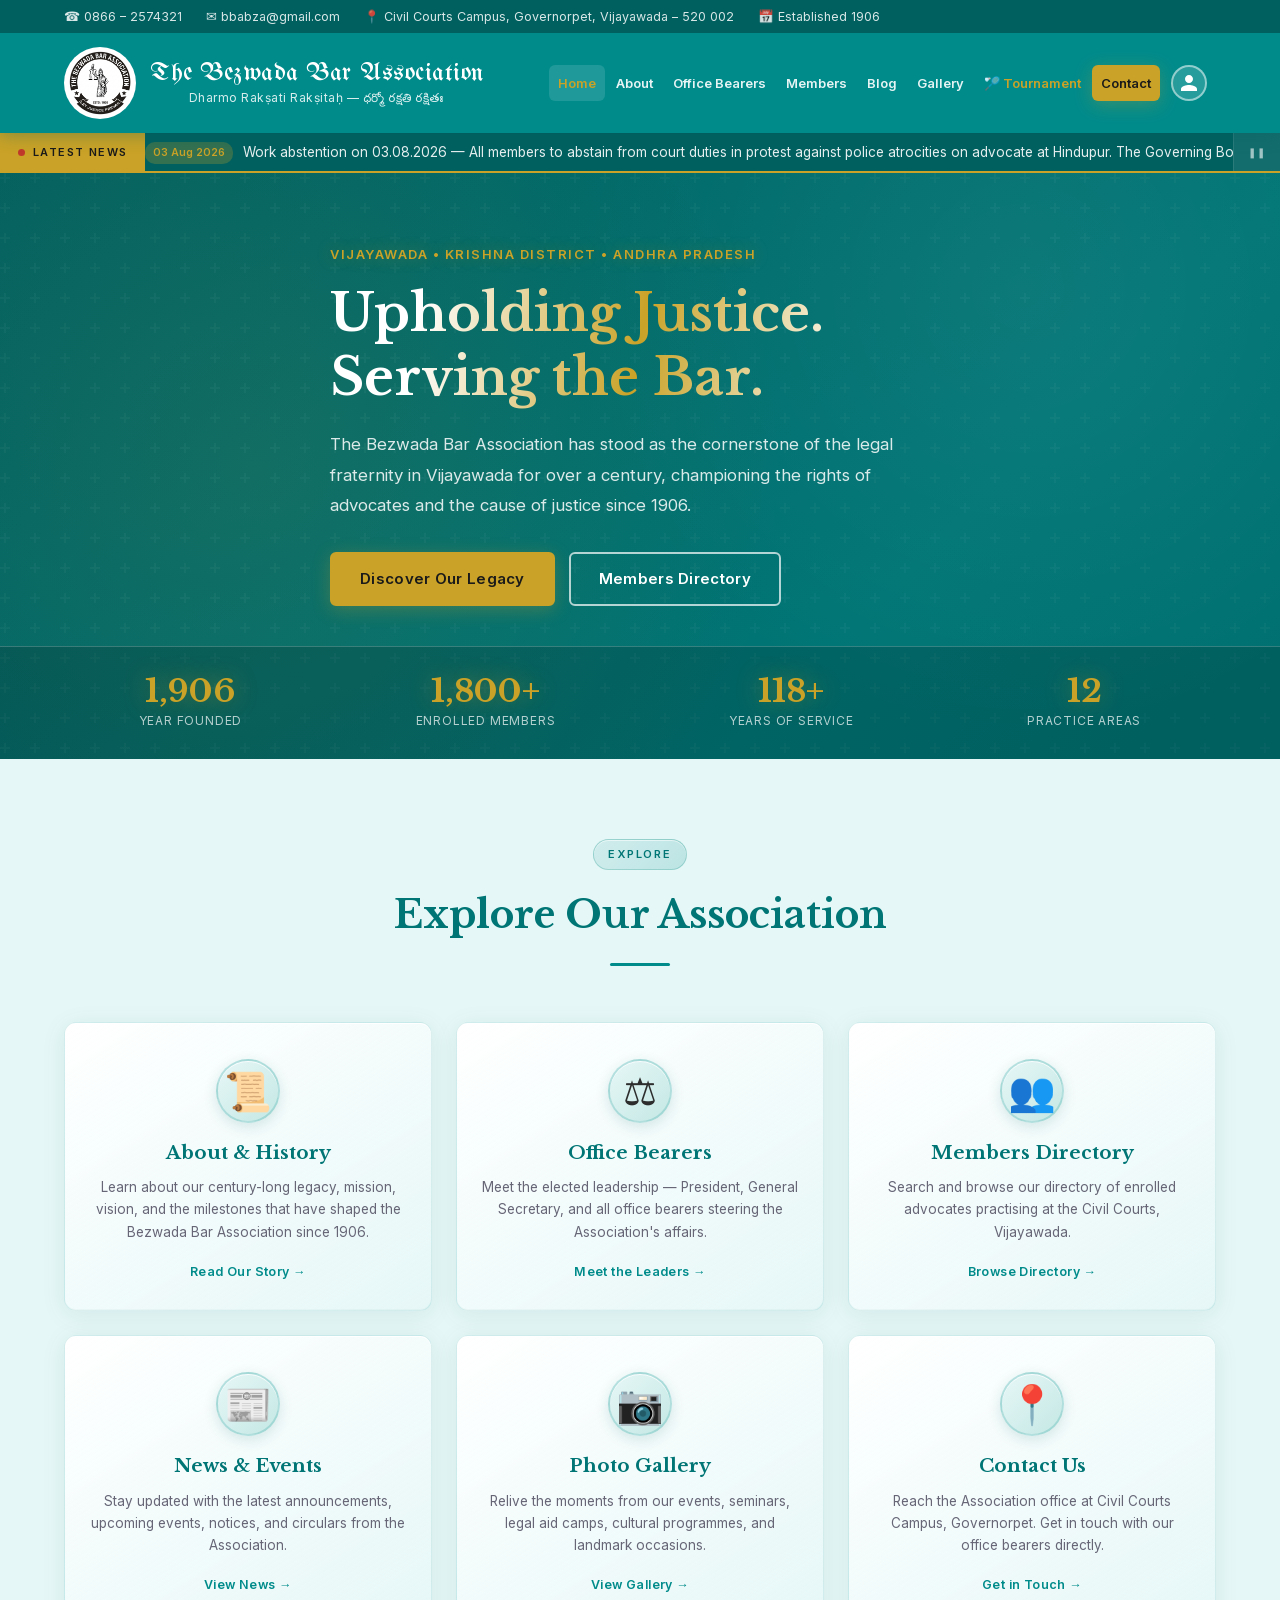
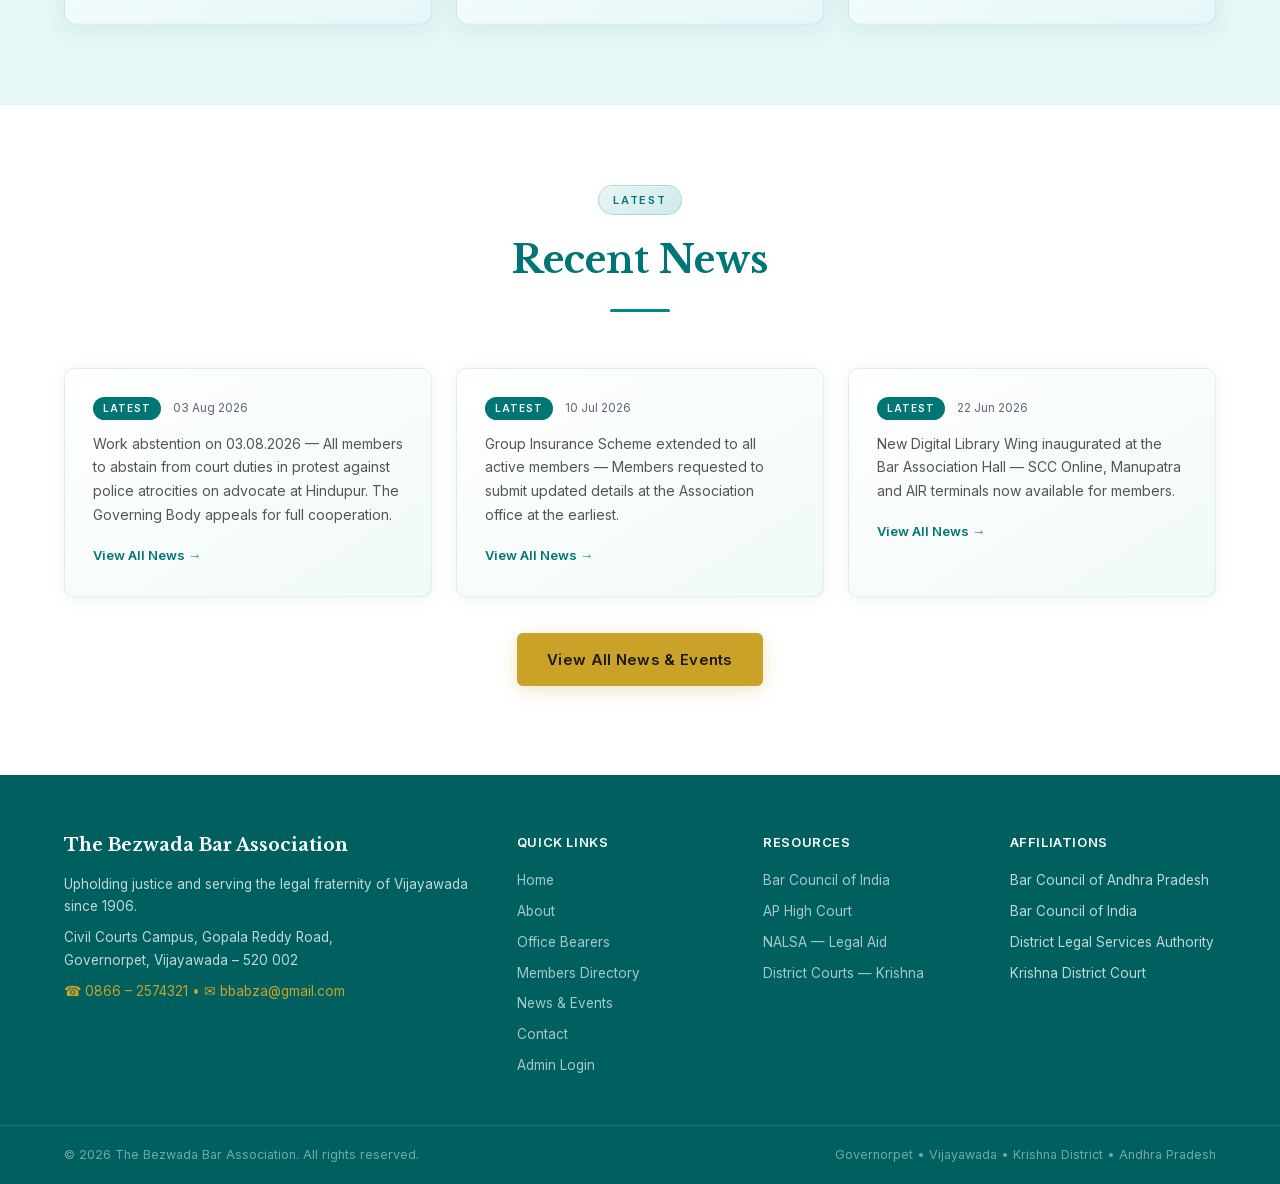
==== commit 4e89dfa9: "Updated" ====
--- a/index.html
+++ b/index.html
@@ -89,7 +89,7 @@
         </div>
         <div class="logo-text">
           <h1>The Bezwada Bar Association</h1>
-          <p class="tagline">Dharmo Rakṣati Rakṣitaḥ</p>
+          <p class="tagline">Dharmo Rakṣati Rakṣitaḥ — ధర్మో రక్షతి రక్షితః</p>
         </div>
       </a>
       <button class="nav-toggle" id="navToggle"
--- a/css/styles.css
+++ b/css/styles.css
@@ -116,14 +116,17 @@
   padding: 3px;
 }
 .logo-text h1 {
-  font-family: 'Cinzel', var(--ff-serif);
-  font-size: 1.4rem;
+  font-family: 'UnifrakturMaguntia', var(--ff-serif);
+  font-size: clamp(0.9rem, 4vw, 1.6rem);
   color: var(--white);
   line-height: 1.2;
-  font-weight: 700;
-  letter-spacing: 0.04em;
+  font-weight: 400;
+  letter-spacing: 0.02em;
+  font-style: normal;
+  white-space: nowrap;
 }
 .tagline {
+  font-family: 'Noto Sans Telugu', var(--ff-sans);
   font-size: 12px;
   color: var(--white);
   letter-spacing: .5px;
--- a/css/fonts.css
+++ b/css/fonts.css
@@ -1,4 +1,26 @@
 /* Self-hosted fonts — no external CDN dependency */
+
+/* UnifrakturMaguntia (Fraktur) */
+@font-face {
+  font-family: 'UnifrakturMaguntia';
+  font-style: normal;
+  font-weight: 400;
+  font-display: swap;
+  src: url('../fonts/unifraktur-maguntia.woff2') format('woff2');
+  unicode-range: U+0000-00FF, U+0131, U+0152-0153, U+02BB-02BC, U+02C6, U+02DA,
+                 U+02DC, U+0304, U+0308, U+0329, U+2000-206F, U+20AC, U+2122,
+                 U+2191, U+2193, U+2212, U+2215, U+FEFF, U+FFFD;
+}
+
+/* Noto Sans Telugu */
+@font-face {
+  font-family: 'Noto Sans Telugu';
+  font-style: normal;
+  font-weight: 400;
+  font-display: swap;
+  src: url('../fonts/noto-sans-telugu.woff2') format('woff2');
+  unicode-range: U+0951-0952, U+0964-0965, U+0C00-0C7F, U+1CDA, U+1CF2, U+200C-200D, U+25CC;
+}
 
 /* Cinzel — latin-ext */
 @font-face {
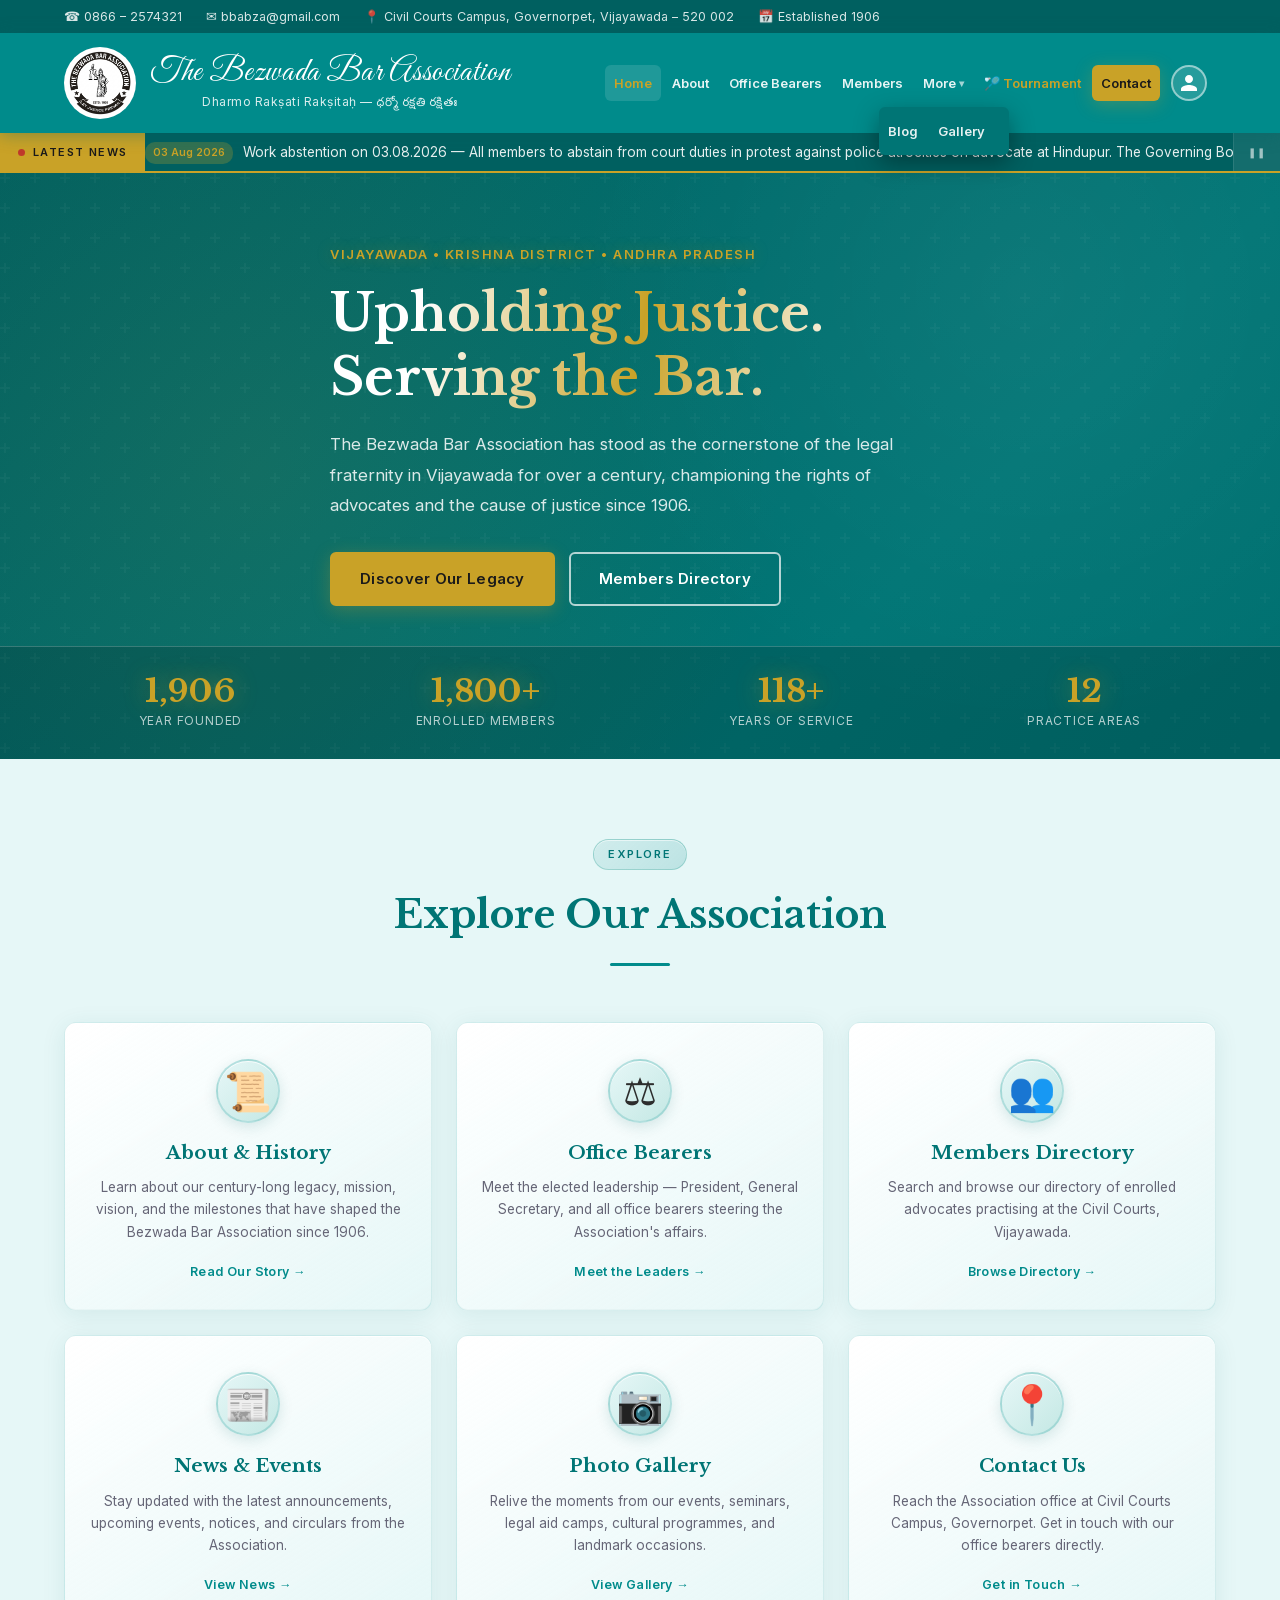
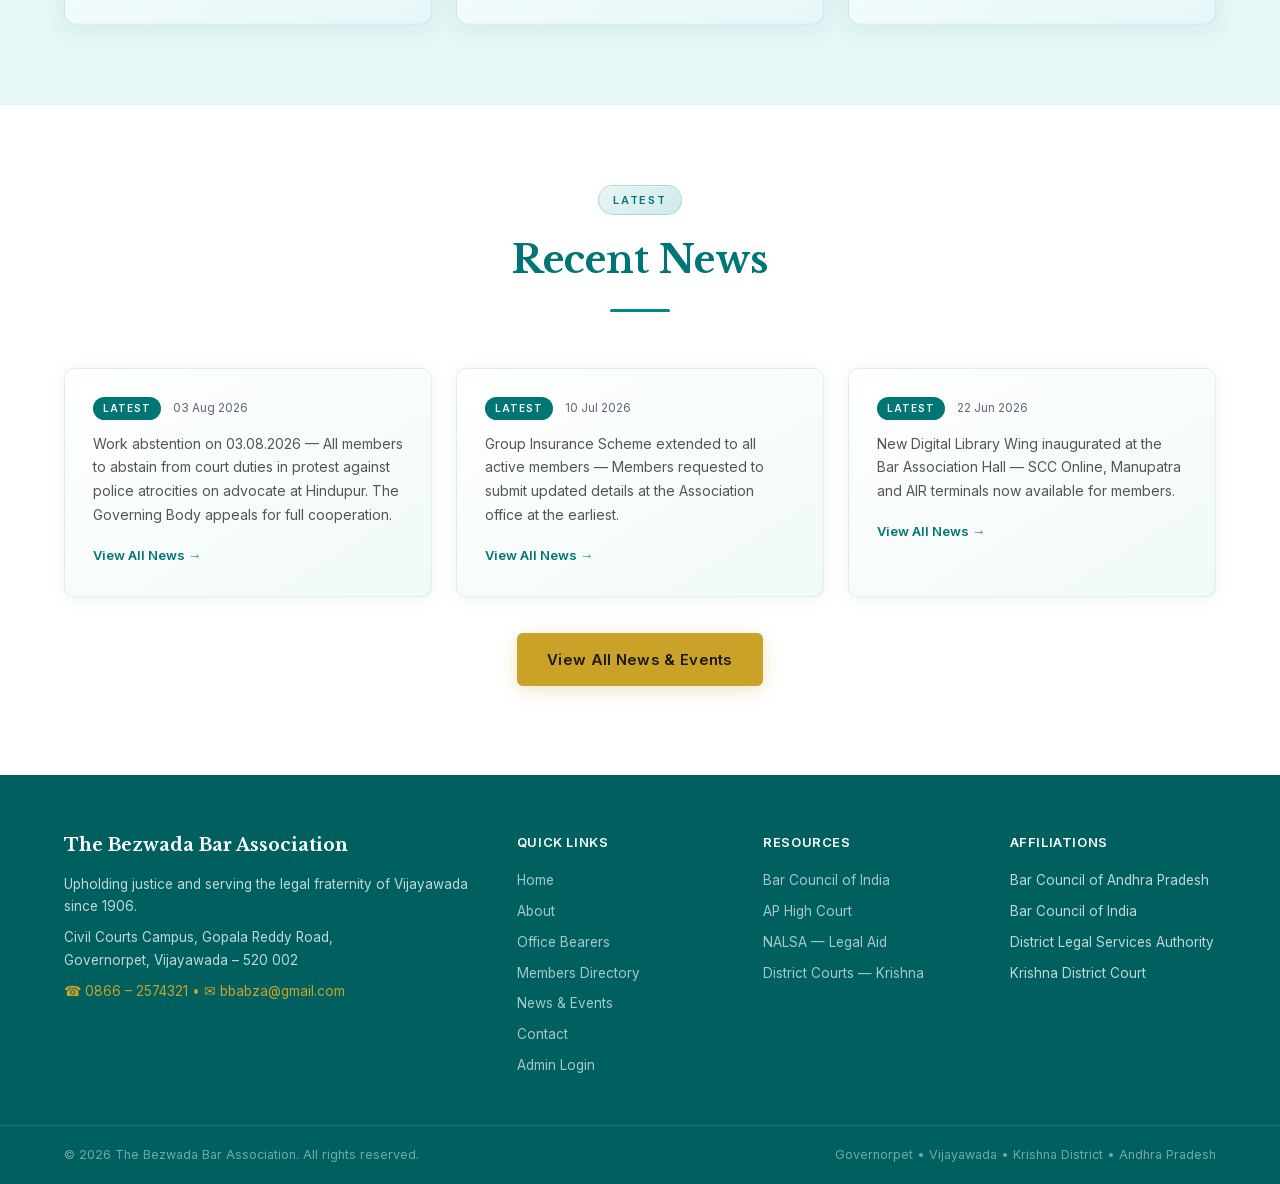
==== commit 546f6fb6: "Updated" ====
--- a/index.html
+++ b/index.html
@@ -100,8 +100,7 @@
           <li><a href="about/index.html">About</a></li>
           <li><a href="office-bearers/index.html">Office Bearers</a></li>
           <li><a href="members/index.html">Members</a></li>
-          <li><a href="blog/index.html">Blog</a></li>
-          <li><a href="gallery/index.html">Gallery</a></li>
+          <li class="nav-more"><a href="#" class="nav-more-toggle">More</a><ul class="nav-dropdown"><li><a href="blog/index.html">Blog</a></li><li><a href="gallery/index.html">Gallery</a></li></ul></li>
           <li><a href="tournament/index.html" style="color:var(--gold)!important;">&#127992; Tournament</a></li>
           <li><a href="contact/index.html" class="btn-nav">Contact</a></li>
         </ul>
--- a/css/styles.css
+++ b/css/styles.css
@@ -116,8 +116,8 @@
   padding: 3px;
 }
 .logo-text h1 {
-  font-family: 'UnifrakturMaguntia', var(--ff-serif);
-  font-size: clamp(0.9rem, 4vw, 1.6rem);
+  font-family: 'Great Vibes', cursive;
+  font-size: clamp(1.2rem, 4.5vw, 2rem);
   color: var(--white);
   line-height: 1.2;
   font-weight: 400;
@@ -127,11 +127,12 @@
 }
 .tagline {
   font-family: 'Noto Sans Telugu', var(--ff-sans);
-  font-size: 12px;
+  font-size: clamp(0.6rem, 2.5vw, 0.75rem);
   color: var(--white);
   letter-spacing: .5px;
   opacity: 0.85;
   text-align: center;
+  white-space: nowrap;
 }
 
 /* Nav */
@@ -153,6 +154,53 @@
   transition: background .2s, color .2s;
 }
 .main-nav ul li a:hover { background: rgba(255,255,255,.15); color: var(--gold); }
+
+/* More dropdown */
+.nav-more { position: relative; }
+.nav-more-toggle { display: flex !important; align-items: center; gap: 3px; cursor: pointer; }
+.nav-more-toggle::after { content: '▾'; font-size: 10px; opacity: .7; transition: transform .2s; }
+.nav-more.open .nav-more-toggle::after { transform: rotate(180deg); }
+.nav-dropdown {
+  display: none;
+  position: absolute;
+  top: calc(100% + 6px);
+  left: 50%;
+  transform: translateX(-50%);
+  background: var(--navy2);
+  border-radius: var(--radius);
+  box-shadow: 0 8px 24px rgba(0,0,0,.35);
+  min-width: 130px;
+  list-style: none;
+  padding: 6px 0;
+  z-index: 300;
+}
+.nav-more.open .nav-dropdown { display: block; }
+.nav-dropdown li a {
+  padding: 10px 18px;
+  display: block;
+  color: rgba(255,255,255,.9);
+  font-size: 13px;
+  font-weight: 600;
+  white-space: nowrap;
+  border-radius: 0;
+}
+.nav-dropdown li a:hover { background: rgba(255,255,255,.15); color: var(--gold); }
+.nav-dropdown li a[aria-current="page"] { color: var(--gold); }
+
+/* More dropdown — mobile (inside the vertical nav drawer) */
+@media (max-width: 1100px) {
+  .nav-more { position: static; }
+  .nav-dropdown {
+    position: static;
+    transform: none;
+    box-shadow: none;
+    background: rgba(0,0,0,.15);
+    border-radius: 0;
+    min-width: 0;
+    padding: 0;
+  }
+  .nav-dropdown li a { padding: 10px 36px; font-size: 14px; }
+}
 
 .nav-toggle {
   display: none;
@@ -1131,6 +1179,28 @@
   .main-nav ul li a { padding: 12px 24px; border-radius: 0; font-size: 14px; white-space: normal; }
   .header-inner { position: relative; }
 }
+
+/* When admin is logged in, 2 extra nav items appear — collapse to hamburger earlier */
+@media (min-width: 1101px) and (max-width: 1280px) {
+  body.admin-logged-in .nav-toggle { display: flex; }
+  body.admin-logged-in .header-inner { position: relative; }
+  body.admin-logged-in .main-nav {
+    position: absolute;
+    top: 100%;
+    left: 0;
+    right: 0;
+    background: var(--navy2);
+    border-top: 1px solid rgba(255,255,255,.15);
+    display: none;
+    flex-direction: column;
+    padding: 12px 0;
+    box-shadow: 0 8px 24px rgba(0,0,0,.3);
+  }
+  body.admin-logged-in .main-nav.open { display: flex; }
+  body.admin-logged-in .main-nav ul { flex-direction: column; gap: 0; flex-wrap: wrap; }
+  body.admin-logged-in .main-nav ul li a { padding: 12px 24px; border-radius: 0; font-size: 14px; white-space: normal; }
+}
+
 @media (max-width: 768px) {
   .topbar .container { justify-content: center; font-size: 11px; }
 
--- a/css/fonts.css
+++ b/css/fonts.css
@@ -1,4 +1,28 @@
 /* Self-hosted fonts — no external CDN dependency */
+
+/* Great Vibes (Handwriting) — latin-ext */
+@font-face {
+  font-family: 'Great Vibes';
+  font-style: normal;
+  font-weight: 400;
+  font-display: swap;
+  src: url('../fonts/great-vibes-latin-ext.woff2') format('woff2');
+  unicode-range: U+0100-02BA, U+02BD-02C5, U+02C7-02CC, U+02CE-02D7, U+02DD-02FF,
+                 U+0304, U+0308, U+0329, U+1D00-1DBF, U+1E00-1E9F, U+1EF2-1EFF,
+                 U+2020, U+20A0-20AB, U+20AD-20C0, U+2113, U+2C60-2C7F, U+A720-A7FF;
+}
+
+/* Great Vibes (Handwriting) — latin */
+@font-face {
+  font-family: 'Great Vibes';
+  font-style: normal;
+  font-weight: 400;
+  font-display: swap;
+  src: url('../fonts/great-vibes-latin.woff2') format('woff2');
+  unicode-range: U+0000-00FF, U+0131, U+0152-0153, U+02BB-02BC, U+02C6, U+02DA,
+                 U+02DC, U+0304, U+0308, U+0329, U+2000-206F, U+20AC, U+2122,
+                 U+2191, U+2193, U+2212, U+2215, U+FEFF, U+FFFD;
+}
 
 /* UnifrakturMaguntia (Fraktur) */
 @font-face {
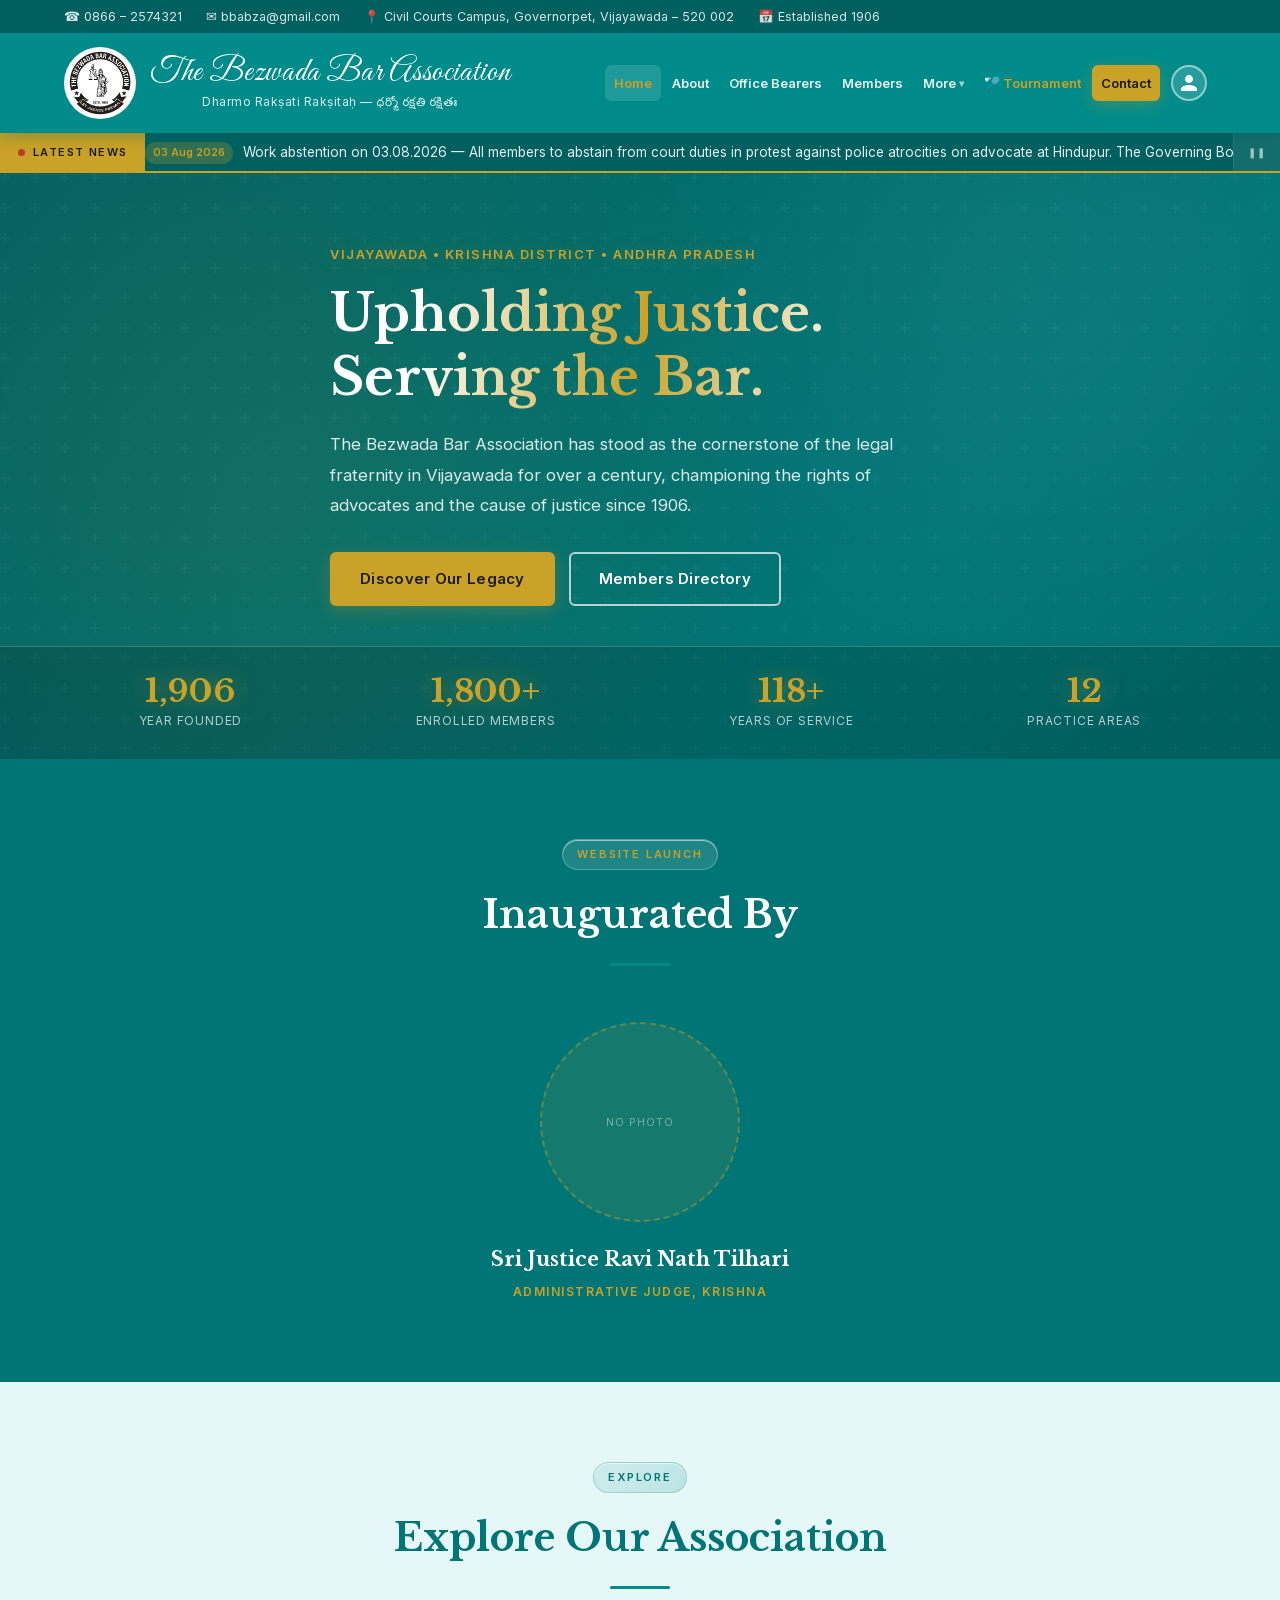
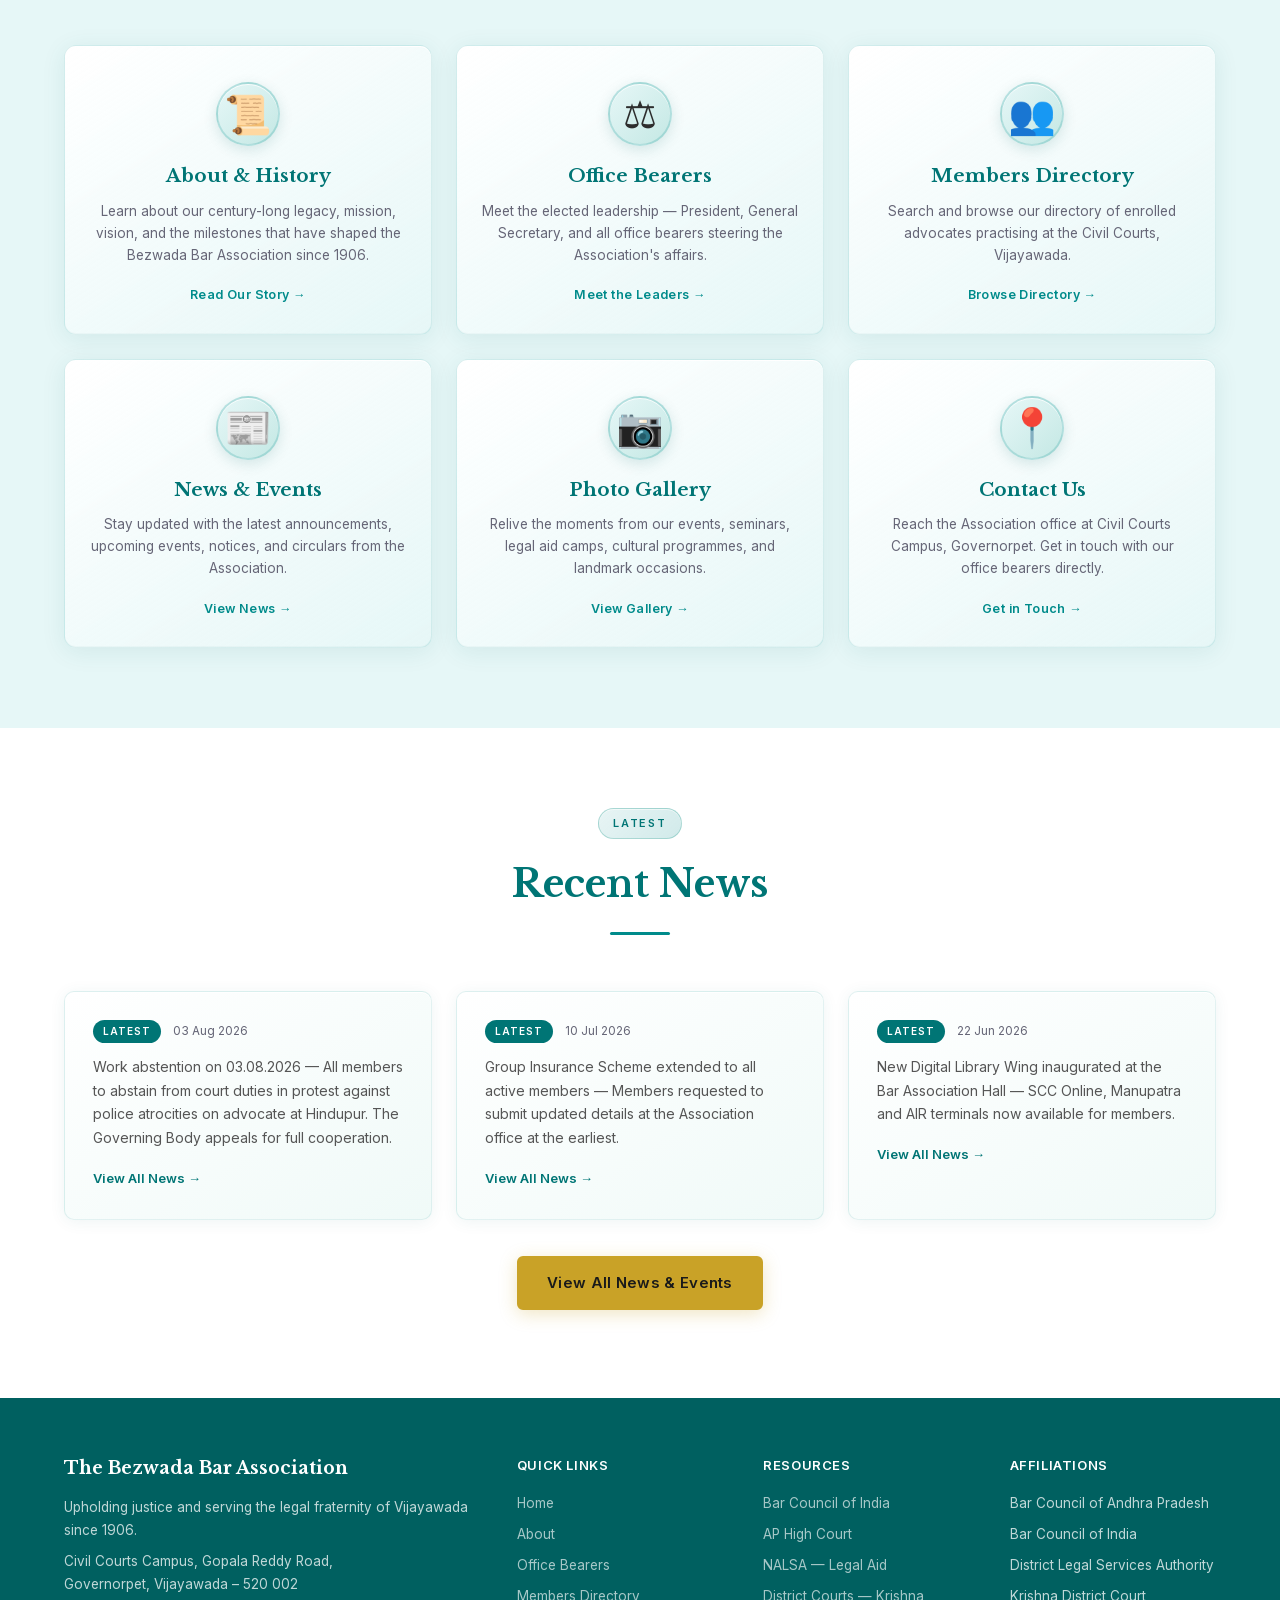
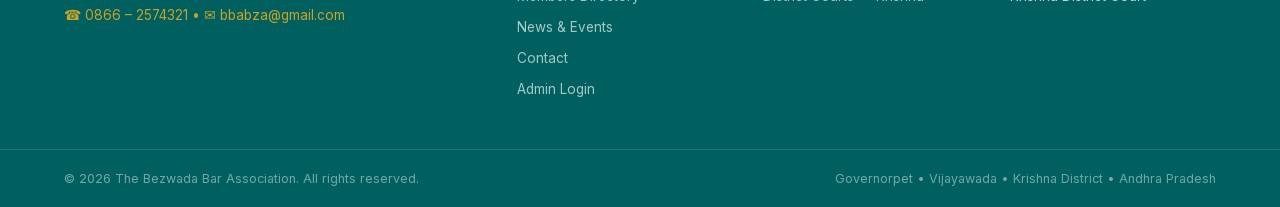
==== commit 56d9a583: "Updated" ====
--- a/index.html
+++ b/index.html
@@ -140,6 +140,28 @@
     </div>
   </section>
 
+  <!-- INAUGURATION -->
+  <section class="section section-dark inaug-section">
+    <div class="container">
+      <div class="section-header">
+        <span class="section-badge">Website Launch</span>
+        <h2 class="section-title">Inaugurated By</h2>
+        <div class="divider"></div>
+      </div>
+      <div class="inaug-grid">
+
+        <div class="inaug-card">
+          <div class="inaug-avatar">
+            <img src="images/inaugurator-1.jpeg" alt="Sri Justice Ravi Nath Tilhari" class="inaug-photo" onerror="this.outerHTML='<div class=&quot;inaug-no-photo&quot;>No Photo</div>'" />
+          </div>
+          <h3 class="inaug-name">Sri Justice Ravi Nath Tilhari</h3>
+          <p class="inaug-title">Administrative Judge, Krishna</p>
+        </div>
+
+      </div>
+    </div>
+  </section>
+
   <!-- SECTION CARDS -->
   <section class="section section-light">
     <div class="container">
--- a/css/styles.css
+++ b/css/styles.css
@@ -136,14 +136,14 @@
 }
 
 /* Nav */
-.main-nav ul {
+.main-nav > ul {
   display: flex;
   list-style: none;
   gap: 2px;
   align-items: center;
   flex-wrap: nowrap;
 }
-.main-nav ul li a {
+.main-nav > ul > li > a {
   color: rgba(255,255,255,.9);
   font-size: 13px;
   font-weight: 600;
@@ -153,7 +153,7 @@
   white-space: nowrap;
   transition: background .2s, color .2s;
 }
-.main-nav ul li a:hover { background: rgba(255,255,255,.15); color: var(--gold); }
+.main-nav > ul > li > a:hover { background: rgba(255,255,255,.15); color: var(--gold); }
 
 /* More dropdown */
 .nav-more { position: relative; }
@@ -462,7 +462,8 @@
   background: rgba(201,162,39,.1);
   border-color: var(--gold);
 }
-.bearer-avatar { flex-shrink: 0; }
+.bearer-avatar { flex-shrink: 0; display: flex; align-items: center; justify-content: center; }
+.bearer-card:not(.bearer-card--featured) .bearer-avatar { margin: 0 auto 16px; width: 64px; height: 64px; }
 .bearer-role {
   font-size: 11px;
   font-weight: 700;
@@ -475,6 +476,10 @@
 .bearer-qual { font-size: 12.5px; color: rgba(255,255,255,.55); margin-bottom: 6px; }
 .bearer-phone { font-size: 13px; color: rgba(255,255,255,.75); }
 .bearer-bio { font-size: 14px; color: rgba(255,255,255,.75); line-height: 1.6; }
+.bearer-photo { display: block; width: 64px; height: 64px; border-radius: 50%; object-fit: cover; object-position: top; border: 2px solid rgba(201,162,39,.5); flex-shrink: 0; }
+.bearer-photo--lg { width: 90px; height: 90px; }
+.bearer-no-photo { width: 64px; height: 64px; border-radius: 50%; background: rgba(201,162,39,.12); border: 1px dashed rgba(201,162,39,.4); display: flex; align-items: center; justify-content: center; font-size: 10px; color: rgba(255,255,255,.4); text-transform: uppercase; letter-spacing: 1px; flex-shrink: 0; }
+.bearer-no-photo--lg { width: 90px; height: 90px; }
 
 /* Executive Committee */
 .exec-committee { margin-top: 16px; }
@@ -683,13 +688,13 @@
 .member-photo-label {
   display: inline-block;
   font-size: 12px; font-weight: 700;
-  color: var(--navy2); cursor: pointer;
+  color: var(--white); cursor: pointer;
   padding: 6px 14px;
-  border: 1.5px solid var(--navy2);
+  border: 1.5px solid rgba(255,255,255,.6);
   border-radius: 20px;
-  transition: background .15s, color .15s;
-}
-.member-photo-label:hover { background: var(--navy2); color: var(--white); }
+  transition: background .15s, border-color .15s;
+}
+.member-photo-label:hover { background: rgba(255,255,255,.15); border-color: var(--white); }
 
 /* ─── NEWS & EVENTS ───────────────────────────────────────── */
 .news-tabs { display: flex; gap: 4px; margin-bottom: 32px; border-bottom: 2px solid #e8e8e8; }
@@ -798,48 +803,206 @@
 .notice-item h4 { color: var(--navy2); font-size: 14px; font-weight: 700; margin-bottom: 4px; }
 .notice-item p { font-size: 13.5px; color: #555; line-height: 1.6; }
 
-/* ─── GALLERY ─────────────────────────────────────────────── */
-.gallery-filters { display: flex; gap: 8px; margin-bottom: 28px; flex-wrap: wrap; }
-.gfilter-btn {
-  padding: 8px 20px;
-  border: 1.5px solid var(--border);
-  border-radius: 20px;
-  background: var(--white);
-  font-family: var(--ff-sans);
-  font-size: 13px;
-  font-weight: 600;
-  color: var(--muted);
-  cursor: pointer;
-  transition: all .2s;
-}
-.gfilter-btn:hover, .gfilter-btn.active { background: var(--navy); color: var(--white); border-color: var(--navy); }
-
-.gallery-grid {
+/* ─── GALLERY CATEGORY CARDS ──────────────────────────────── */
+.gallery-categories {
   display: grid;
   grid-template-columns: repeat(4, 1fr);
-  gap: 14px;
-}
-.gallery-item {
-  border-radius: 8px;
+  gap: 24px;
+}
+.gallery-cat-card {
+  border-radius: 12px;
   overflow: hidden;
-  aspect-ratio: 4/3;
   cursor: pointer;
-  transition: transform .25s, opacity .25s;
-}
-.gallery-item:hover { transform: scale(1.03); }
-.gallery-item.hidden { display: none; }
-.gallery-placeholder {
+  box-shadow: 0 4px 18px rgba(0,0,0,.10);
+  transition: transform .22s, box-shadow .22s;
+  background: var(--white);
+  outline: none;
+}
+.gallery-cat-card:hover, .gallery-cat-card:focus-visible {
+  transform: translateY(-5px);
+  box-shadow: 0 10px 32px rgba(0,0,0,.18);
+}
+.gallery-cat-cover {
+  height: 190px;
+  position: relative;
+  display: flex;
+  align-items: center;
+  justify-content: center;
+  background-size: cover;
+  background-position: center;
+}
+.gallery-cat-cover-img {
+  position: absolute;
+  inset: 0;
   width: 100%;
   height: 100%;
+  object-fit: cover;
+  z-index: 0;
+}
+.gallery-cat-icon { font-size: 52px; position: relative; z-index: 2; }
+.gallery-cat-overlay {
+  position: absolute;
+  inset: 0;
+  background: rgba(0,0,0,.18);
+  transition: background .22s;
+  z-index: 1;
+}
+.gallery-cat-card:hover .gallery-cat-overlay { background: rgba(0,0,0,.08); }
+.gallery-cat-info {
+  padding: 14px 18px;
+  display: flex;
+  justify-content: space-between;
+  align-items: center;
+  border-top: 1px solid #f0f0f0;
+}
+.gallery-cat-name {
+  font-family: var(--ff-serif);
+  font-size: 16px;
+  font-weight: 700;
+  color: var(--navy2);
+}
+.gallery-cat-count {
+  font-size: 12px;
+  color: var(--muted);
+  background: var(--light);
+  padding: 3px 10px;
+  border-radius: 12px;
+  font-weight: 600;
+}
+
+/* ─── GALLERY LIGHTBOX ────────────────────────────────────── */
+.glb-overlay {
+  position: fixed;
+  inset: 0;
+  background: rgba(0,0,0,.93);
+  z-index: 1100;
+  display: none;
+  flex-direction: column;
+}
+.glb-overlay.open { display: flex; }
+.glb-header {
+  display: flex;
+  align-items: center;
+  gap: 14px;
+  padding: 14px 20px;
+  background: rgba(0,0,0,.45);
+  flex-shrink: 0;
+}
+.glb-title {
+  font-family: var(--ff-serif);
+  font-size: 18px;
+  font-weight: 700;
+  color: var(--white);
+  flex: 1;
+}
+.glb-counter {
+  font-size: 13px;
+  color: rgba(255,255,255,.65);
+  min-width: 56px;
+  text-align: right;
+}
+.glb-close {
+  background: none;
+  border: none;
+  color: var(--white);
+  font-size: 30px;
+  line-height: 1;
+  cursor: pointer;
+  opacity: .75;
+  transition: opacity .2s;
+  padding: 0 2px;
+}
+.glb-close:hover { opacity: 1; }
+.glb-main {
+  flex: 1;
   display: flex;
   align-items: center;
   justify-content: center;
+  position: relative;
+  overflow: hidden;
+  min-height: 0;
+}
+.glb-img-wrap {
+  display: flex;
+  align-items: center;
+  justify-content: center;
+  width: 100%;
+  height: 100%;
+  padding: 20px 72px;
+  box-sizing: border-box;
+}
+.glb-img {
+  max-width: 100%;
+  max-height: 100%;
+  object-fit: contain;
+  border-radius: 4px;
+  box-shadow: 0 8px 48px rgba(0,0,0,.55);
+  display: block;
+}
+.glb-empty {
+  color: rgba(255,255,255,.45);
   text-align: center;
-  padding: 16px;
-}
-.gallery-placeholder span { color: rgba(255,255,255,.9); font-size: 13px; font-weight: 600; line-height: 1.4; }
-.gallery-note { margin-top: 16px; font-size: 13px; color: var(--muted); text-align: center; }
-.gallery-note code { background: #e0f2f0; padding: 2px 6px; border-radius: 3px; font-size: 12px; }
+  font-size: 15px;
+  line-height: 1.6;
+}
+.glb-empty .glb-empty-icon { font-size: 64px; display: block; margin-bottom: 12px; }
+.glb-arrow {
+  position: absolute;
+  top: 50%;
+  transform: translateY(-50%);
+  background: rgba(255,255,255,.10);
+  border: 1.5px solid rgba(255,255,255,.22);
+  color: var(--white);
+  width: 48px;
+  height: 48px;
+  border-radius: 50%;
+  font-size: 20px;
+  cursor: pointer;
+  display: flex;
+  align-items: center;
+  justify-content: center;
+  transition: background .2s;
+  z-index: 2;
+}
+.glb-arrow:hover { background: rgba(255,255,255,.25); }
+.glb-arrow:disabled { opacity: .2; cursor: default; }
+.glb-prev { left: 14px; }
+.glb-next { right: 14px; }
+.glb-thumbs {
+  flex-shrink: 0;
+  display: flex;
+  gap: 6px;
+  padding: 10px 18px;
+  overflow-x: auto;
+  background: rgba(0,0,0,.45);
+  scrollbar-width: thin;
+  scrollbar-color: rgba(255,255,255,.2) transparent;
+}
+.glb-thumb {
+  width: 58px;
+  height: 58px;
+  object-fit: cover;
+  border-radius: 5px;
+  cursor: pointer;
+  flex-shrink: 0;
+  opacity: .5;
+  border: 2px solid transparent;
+  transition: opacity .18s, border-color .18s;
+}
+.glb-thumb:hover { opacity: .8; }
+.glb-thumb.active { opacity: 1; border-color: var(--gold); }
+
+@media (max-width: 900px) {
+  .gallery-categories { grid-template-columns: repeat(2, 1fr); }
+}
+@media (max-width: 480px) {
+  .gallery-categories { grid-template-columns: 1fr 1fr; gap: 14px; }
+  .gallery-cat-cover { height: 130px; }
+  .glb-img-wrap { padding: 12px 56px; }
+  .glb-arrow { width: 38px; height: 38px; font-size: 16px; }
+  .glb-prev { left: 6px; }
+  .glb-next { right: 6px; }
+}
 
 /* ─── CONTACT ─────────────────────────────────────────────── */
 .contact-grid { display: grid; grid-template-columns: 1fr 1fr; gap: 40px; }
@@ -1175,8 +1338,8 @@
     box-shadow: 0 8px 24px rgba(0,0,0,.3);
   }
   .main-nav.open { display: flex; }
-  .main-nav ul { flex-direction: column; gap: 0; flex-wrap: wrap; }
-  .main-nav ul li a { padding: 12px 24px; border-radius: 0; font-size: 14px; white-space: normal; }
+  .main-nav > ul { flex-direction: column; gap: 0; flex-wrap: wrap; }
+  .main-nav > ul > li > a { padding: 12px 24px; border-radius: 0; font-size: 14px; white-space: normal; }
   .header-inner { position: relative; }
 }
 
@@ -1197,8 +1360,8 @@
     box-shadow: 0 8px 24px rgba(0,0,0,.3);
   }
   body.admin-logged-in .main-nav.open { display: flex; }
-  body.admin-logged-in .main-nav ul { flex-direction: column; gap: 0; flex-wrap: wrap; }
-  body.admin-logged-in .main-nav ul li a { padding: 12px 24px; border-radius: 0; font-size: 14px; white-space: normal; }
+  body.admin-logged-in .main-nav > ul { flex-direction: column; gap: 0; flex-wrap: wrap; }
+  body.admin-logged-in .main-nav > ul > li > a { padding: 12px 24px; border-radius: 0; font-size: 14px; white-space: normal; }
 }
 
 @media (max-width: 768px) {
@@ -1216,6 +1379,17 @@
   .footer-inner { grid-template-columns: 1fr 1fr; gap: 28px; }
   .exec-grid { grid-template-columns: 1fr 1fr; }
 }
+
+/* ─── INAUGURATION SECTION ────────────────────────────────── */
+.inaug-section { text-align: center; }
+.inaug-grid { display: flex; justify-content: center; gap: 80px; flex-wrap: wrap; margin-top: 8px; }
+.inaug-card { display: flex; flex-direction: column; align-items: center; }
+.inaug-avatar { margin-bottom: 20px; }
+.inaug-photo { display: block; width: 200px; height: 200px; border-radius: 50%; object-fit: cover; object-position: top; border: 4px solid var(--gold); box-shadow: 0 0 0 6px rgba(201,162,39,.15); }
+.inaug-no-photo { width: 200px; height: 200px; border-radius: 50%; background: rgba(201,162,39,.1); border: 2px dashed rgba(201,162,39,.4); display: flex; align-items: center; justify-content: center; font-size: 11px; color: rgba(255,255,255,.4); text-transform: uppercase; letter-spacing: 1px; }
+.inaug-name { font-family: var(--ff-serif); font-size: 1.25rem; color: #fff; margin-bottom: 6px; }
+.inaug-title { font-size: 12px; font-weight: 700; letter-spacing: 1.5px; text-transform: uppercase; color: var(--gold); }
+@media (max-width: 600px) { .inaug-grid { gap: 40px; } .inaug-photo, .inaug-no-photo { width: 160px; height: 160px; } }
 
 /* ─── TOURNAMENT PAGE ─────────────────────────────────────── */
 .tourn-info-strip {
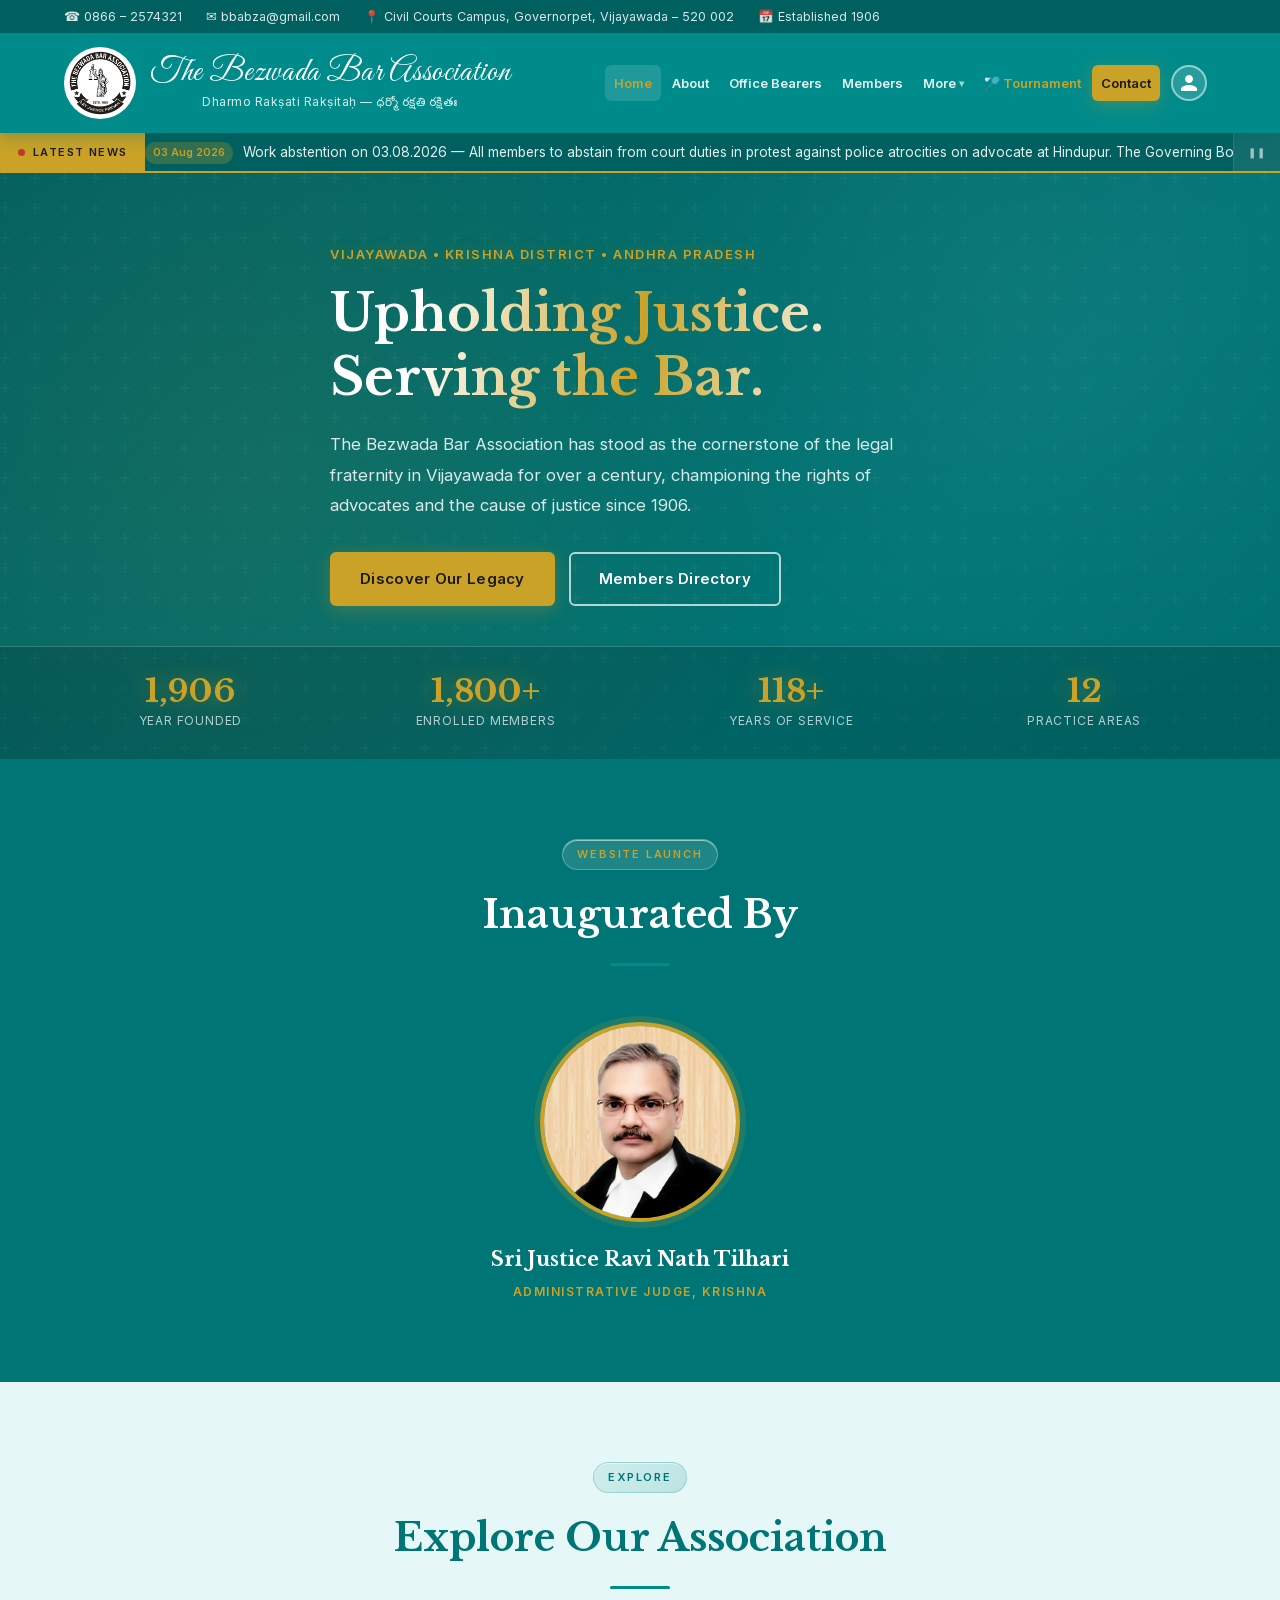
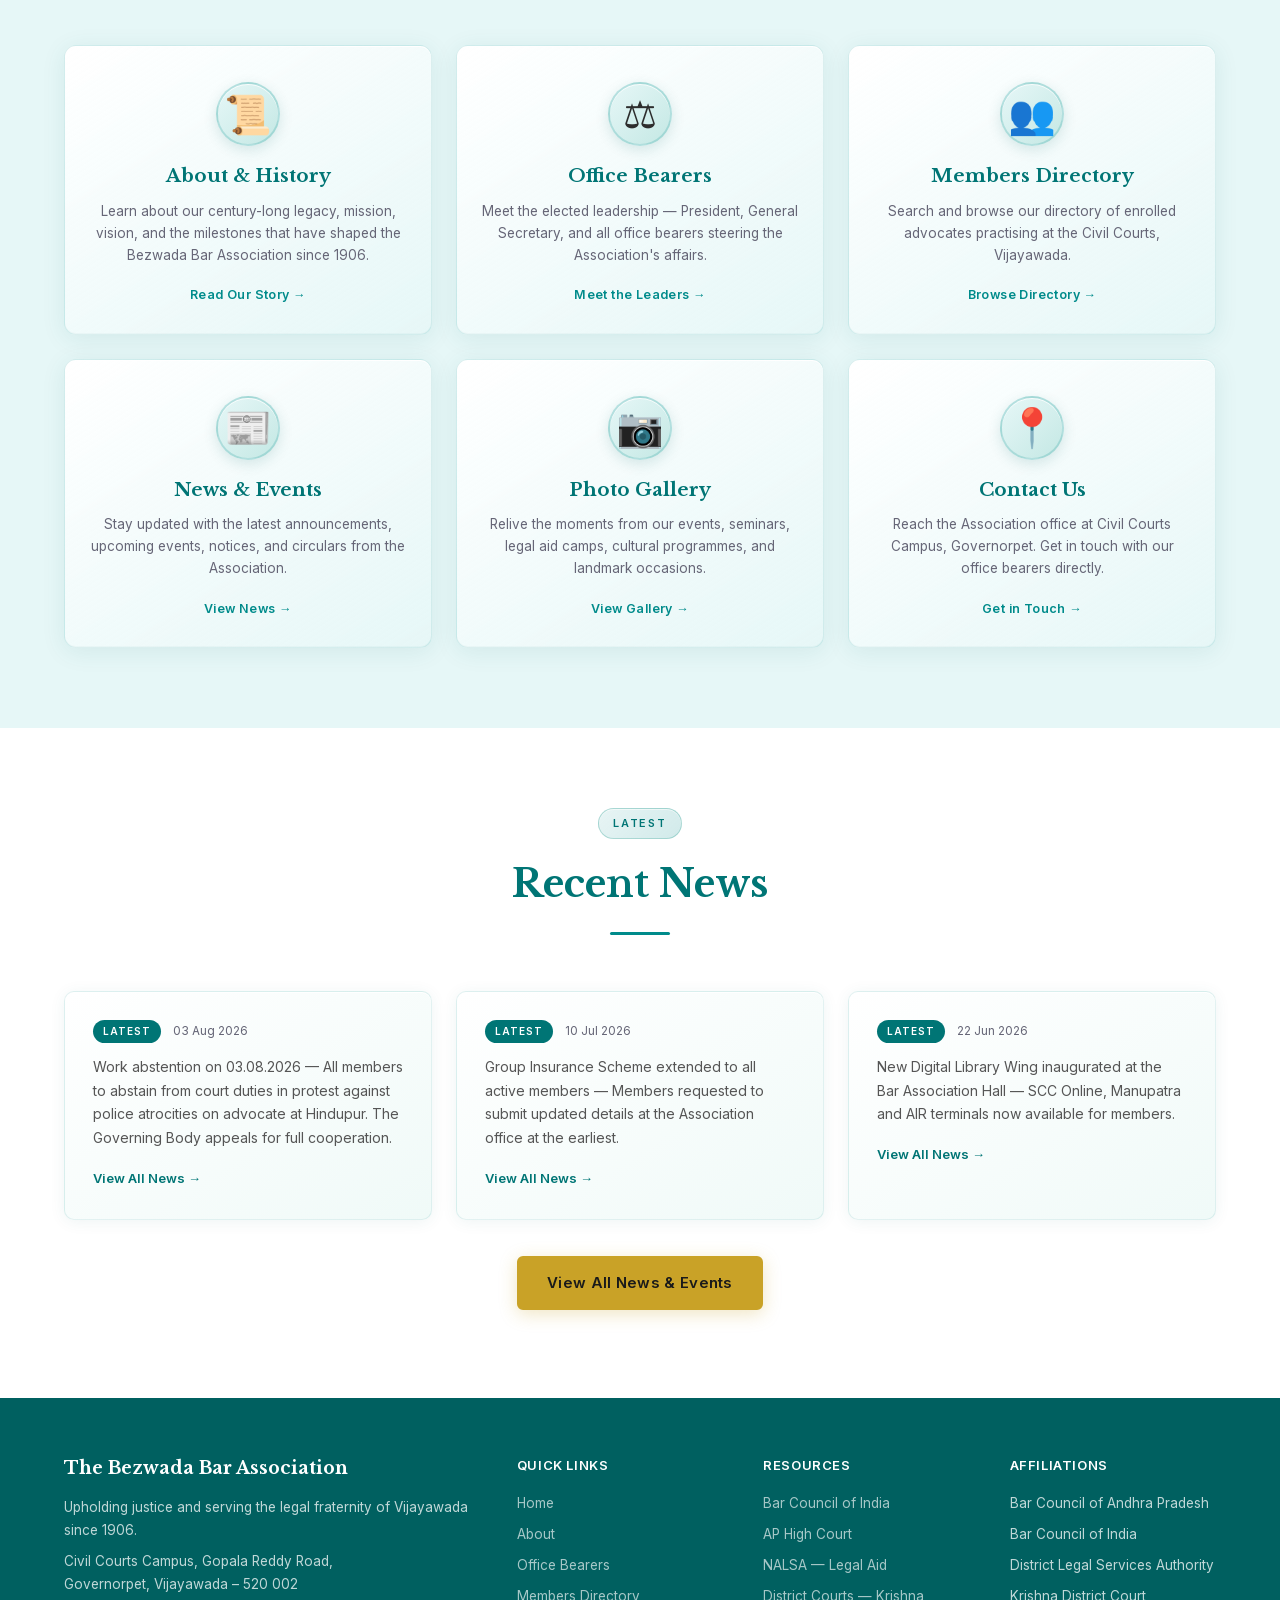
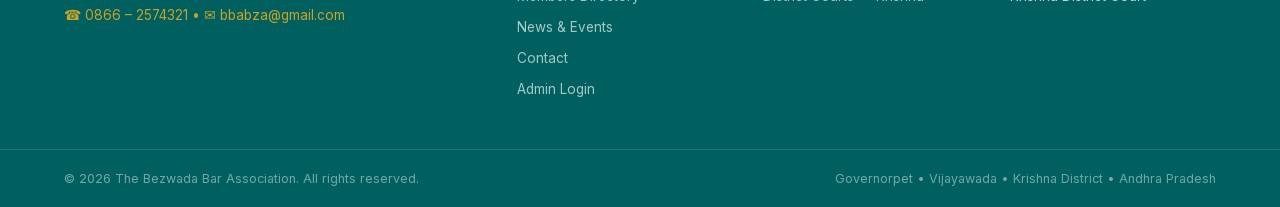
==== commit 3391a377: "Update index.html" ====
--- a/index.html
+++ b/index.html
@@ -152,7 +152,7 @@
 
         <div class="inaug-card">
           <div class="inaug-avatar">
-            <img src="images/inaugurator-1.jpeg" alt="Sri Justice Ravi Nath Tilhari" class="inaug-photo" onerror="this.outerHTML='<div class=&quot;inaug-no-photo&quot;>No Photo</div>'" />
+            <img src="images/Inaugurator-1.jpeg" alt="Sri Justice Ravi Nath Tilhari" class="inaug-photo" onerror="this.outerHTML='<div class=&quot;inaug-no-photo&quot;>No Photo</div>'" />
           </div>
           <h3 class="inaug-name">Sri Justice Ravi Nath Tilhari</h3>
           <p class="inaug-title">Administrative Judge, Krishna</p>
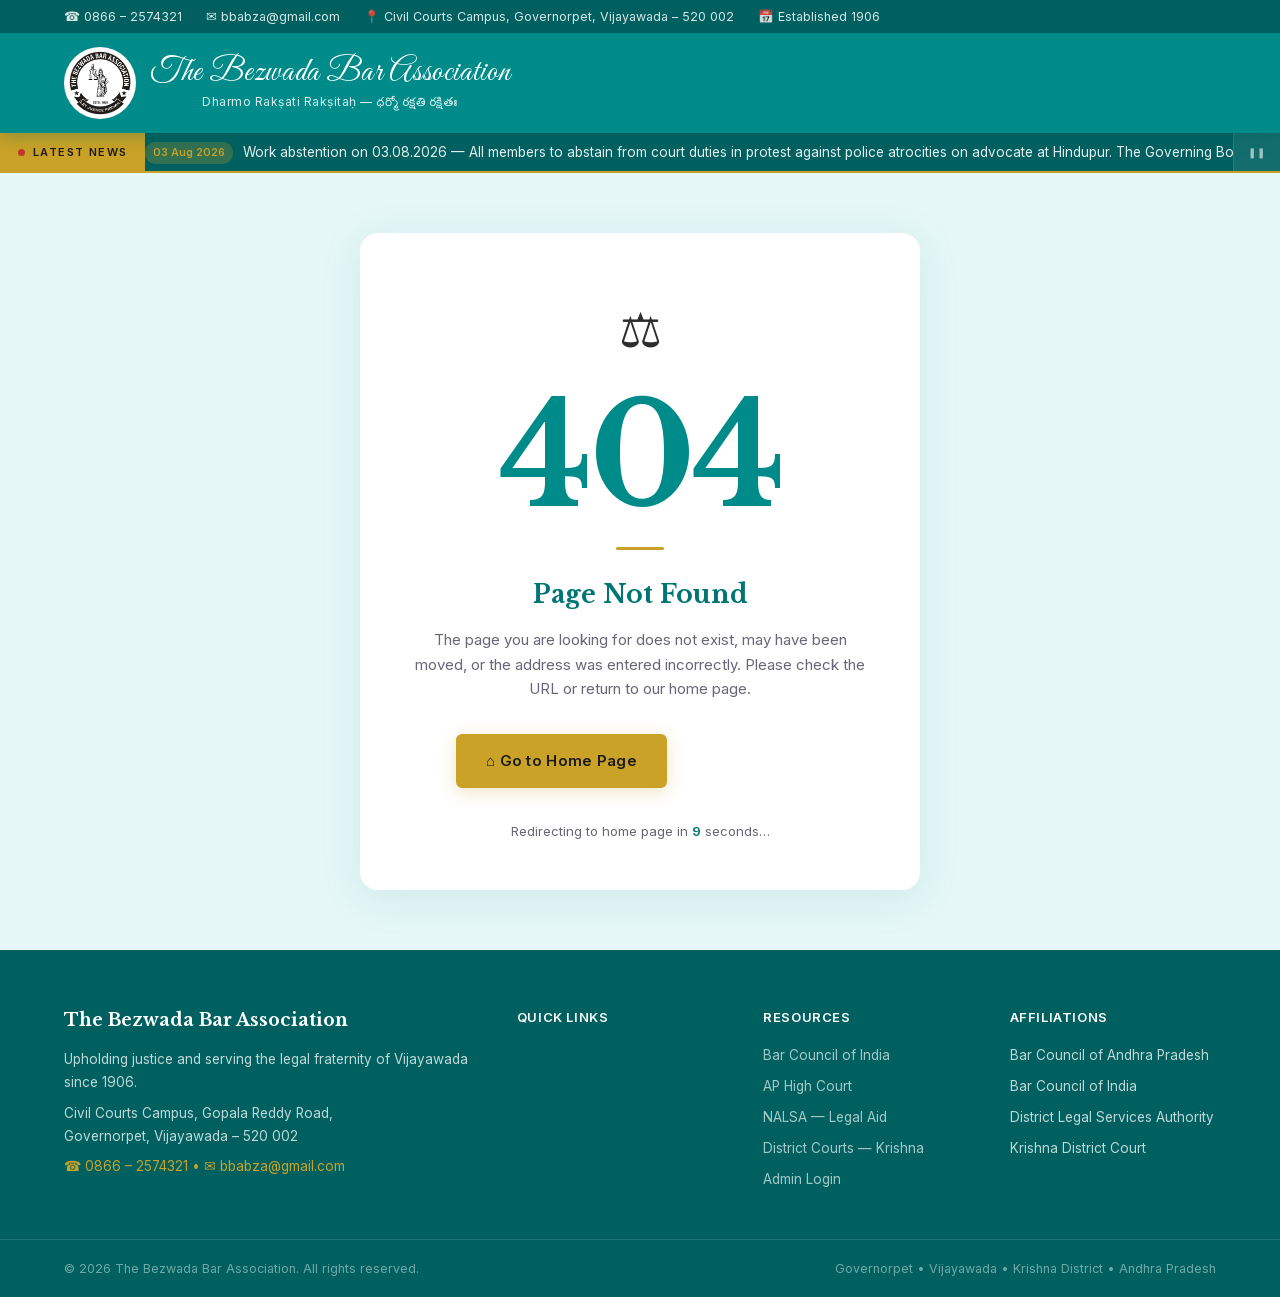
==== commit c6df36d1: "Updated" ====
--- a/index.html
+++ b/index.html
@@ -3,71 +3,95 @@
 
 <head>
   <meta charset="UTF-8" />
-  <script>try { if (location.pathname.endsWith("index.html")) history.replaceState(null, "", location.pathname.slice(0, -10) || "./") } catch (e) { }</script>
+  <base href="/" />
   <meta name="viewport" content="width=device-width, initial-scale=1.0" />
-  <meta name="description"
-    content="The Bezwada Bar Association, Vijayawada — serving enrolled advocates at the Civil Courts, Governorpet since 1906. Members directory, news, events, and tournament registration." />
-  <title>Bezwada Bar Association | Vijayawada | Estd. 1906</title>
-
-  <!-- Canonical -->
-  <link rel="canonical" href="https://thebezwadabarassociation.com/" />
-
-  <!-- Open Graph -->
-  <meta property="og:type"        content="website" />
-  <meta property="og:url"         content="https://thebezwadabarassociation.com/" />
-  <meta property="og:site_name"   content="The Bezwada Bar Association" />
-  <meta property="og:title"       content="Bezwada Bar Association | Vijayawada | Estd. 1906" />
-  <meta property="og:description" content="The Bezwada Bar Association, Vijayawada — serving enrolled advocates at the Civil Courts, Governorpet since 1906." />
-  <meta property="og:image"       content="https://thebezwadabarassociation.com/images/logo.jpeg" />
-  <meta property="og:locale"      content="en_IN" />
-
-  <!-- Geo -->
-  <meta name="geo.region"      content="IN-AP" />
-  <meta name="geo.placename"   content="Vijayawada, Andhra Pradesh, India" />
-  <meta name="geo.position"    content="16.5062;80.6480" />
-  <meta name="ICBM"            content="16.5062, 80.6480" />
-
-  <!-- JSON-LD Organisation Schema -->
-  <script type="application/ld+json">
-  {
-    "@context": "https://schema.org",
-    "@type": "Organization",
-    "name": "The Bezwada Bar Association",
-    "alternateName": ["Bezwada Bar Association", "BBA Vijayawada", "Vijayawada Bar Association"],
-    "url": "https://thebezwadabarassociation.com",
-    "logo": "https://thebezwadabarassociation.com/images/logo.jpeg",
-    "image": "https://thebezwadabarassociation.com/images/logo.jpeg",
-    "foundingDate": "1906",
-    "description": "The Bezwada Bar Association is one of the oldest bar associations in Andhra Pradesh, serving enrolled advocates practising at the Civil Courts, Vijayawada since 1906.",
-    "address": {
-      "@type": "PostalAddress",
-      "streetAddress": "Civil Courts Campus, Gopala Reddy Road, Governorpet",
-      "addressLocality": "Vijayawada",
-      "addressRegion": "Andhra Pradesh",
-      "postalCode": "520002",
-      "addressCountry": "IN"
-    },
-    "contactPoint": {
-      "@type": "ContactPoint",
-      "telephone": "+91-866-2574321",
-      "email": "bbabza@gmail.com",
-      "contactType": "General Enquiries",
-      "areaServed": "IN",
-      "availableLanguage": ["English", "Telugu"]
-    },
-    "memberOf": [
-      { "@type": "Organization", "name": "Bar Council of Andhra Pradesh" },
-      { "@type": "Organization", "name": "Bar Council of India" }
-    ],
-    "sameAs": [
-      "https://bbabza.github.io"
-    ]
-  }
-  </script>
-
+  <meta name="robots" content="noindex" />
+  <title>Page Not Found | The Bezwada Bar Association</title>
   <link rel="icon" href="images/logo.jpeg" type="image/jpeg" />
   <link rel="stylesheet" href="css/styles.css" />
   <link rel="stylesheet" href="css/fonts.css" />
+  <style>
+    .error-section {
+      min-height: 68vh;
+      display: flex;
+      align-items: center;
+      justify-content: center;
+      padding: 60px 20px;
+      background: var(--light);
+    }
+
+    .error-card {
+      background: #fff;
+      border-radius: 18px;
+      box-shadow: 0 8px 40px rgba(42, 157, 143, 0.13);
+      padding: 56px 48px 48px;
+      max-width: 560px;
+      width: 100%;
+      text-align: center;
+    }
+
+    .error-code {
+      font-family: var(--ff-serif);
+      font-size: clamp(80px, 18vw, 140px);
+      font-weight: 700;
+      line-height: 1;
+      color: var(--navy);
+      letter-spacing: -4px;
+      margin-bottom: 4px;
+    }
+
+    .error-gavel {
+      font-size: 48px;
+      margin-bottom: 16px;
+      display: block;
+    }
+
+    .error-title {
+      font-family: var(--ff-serif);
+      font-size: 1.55rem;
+      color: var(--navy2);
+      margin: 0 0 12px;
+    }
+
+    .error-desc {
+      color: var(--muted);
+      font-size: 15px;
+      line-height: 1.65;
+      margin: 0 0 32px;
+    }
+
+    .error-actions {
+      display: flex;
+      gap: 12px;
+      justify-content: center;
+      flex-wrap: wrap;
+      margin-bottom: 32px;
+    }
+
+    .error-countdown {
+      font-size: 13px;
+      color: var(--muted);
+    }
+
+    .error-countdown strong {
+      color: var(--navy2);
+      font-weight: 700;
+    }
+
+    .error-divider {
+      width: 48px;
+      height: 3px;
+      background: var(--gold);
+      border-radius: 2px;
+      margin: 20px auto 24px;
+    }
+
+    @media (max-width: 520px) {
+      .error-card {
+        padding: 40px 24px 36px;
+      }
+    }
+  </style>
 </head>
 
 <body data-root="">
@@ -95,15 +119,15 @@
       <button class="nav-toggle" id="navToggle"
         aria-label="Toggle navigation"><span></span><span></span><span></span></button>
       <nav class="main-nav" id="mainNav">
-        <ul>
-          <li><a href="index.html" aria-current="page">Home</a></li>
+        <!-- <ul>
+          <li><a href="index.html">Home</a></li>
           <li><a href="about/index.html">About</a></li>
           <li><a href="office-bearers/index.html">Office Bearers</a></li>
           <li><a href="members/index.html">Members</a></li>
           <li class="nav-more"><a href="#" class="nav-more-toggle">More</a><ul class="nav-dropdown"><li><a href="blog/index.html">Blog</a></li><li><a href="gallery/index.html">Gallery</a></li></ul></li>
           <li><a href="tournament/index.html" style="color:var(--gold)!important;">&#127992; Tournament</a></li>
           <li><a href="contact/index.html" class="btn-nav">Contact</a></li>
-        </ul>
+        </ul> -->
       </nav>
     </div>
   </header>
@@ -111,125 +135,31 @@
   <div class="news-ticker" id="newsTicker">
     <div class="ticker-label"><span class="ticker-dot"></span>LATEST NEWS</div>
     <div class="ticker-viewport">
-      <div class="ticker-track" id="tickerTrack"><span class="ticker-placeholder">Loading latest news&hellip;</span>
+      <div class="ticker-track" id="tickerTrack">
+        <span class="ticker-placeholder">Loading latest news&hellip;</span>
       </div>
     </div>
     <button class="ticker-pause" id="tickerPause" title="Pause / Resume">&#10074;&#10074;</button>
   </div>
 
-  <!-- HERO -->
-  <section class="hero">
-    <div class="hero-overlay"></div>
-    <div class="container hero-content">
-      <p class="hero-eyebrow">Vijayawada &bull; Krishna District &bull; Andhra Pradesh</p>
-      <h2>Upholding Justice.<br />Serving the Bar.</h2>
-      <p class="hero-sub">The Bezwada Bar Association has stood as the cornerstone of the legal fraternity in Vijayawada
-        for over a century, championing the rights of advocates and the cause of justice since 1906.</p>
-      <div class="hero-actions">
-        <a href="about/index.html" class="btn btn-gold">Discover Our Legacy</a>
-        <a href="members/index.html" class="btn btn-outline">Members Directory</a>
-      </div>
-    </div>
-    <div class="hero-stats">
-      <div class="container stats-row">
-        <div class="stat"><span class="stat-num">1906</span><span class="stat-label">Year Founded</span></div>
-        <div class="stat"><span class="stat-num">1800+</span><span class="stat-label">Enrolled Members</span></div>
-        <div class="stat"><span class="stat-num">118+</span><span class="stat-label">Years of Service</span></div>
-        <div class="stat"><span class="stat-num">12</span><span class="stat-label">Practice Areas</span></div>
-      </div>
-    </div>
-  </section>
-
-  <!-- INAUGURATION -->
-  <section class="section section-dark inaug-section">
-    <div class="container">
-      <div class="section-header">
-        <span class="section-badge">Website Launch</span>
-        <h2 class="section-title">Inaugurated By</h2>
-        <div class="divider"></div>
-      </div>
-      <div class="inaug-grid">
-
-        <div class="inaug-card">
-          <div class="inaug-avatar">
-            <img src="images/Inaugurator-1.jpeg" alt="Sri Justice Ravi Nath Tilhari" class="inaug-photo" onerror="this.outerHTML='<div class=&quot;inaug-no-photo&quot;>No Photo</div>'" />
-          </div>
-          <h3 class="inaug-name">Sri Justice Ravi Nath Tilhari</h3>
-          <p class="inaug-title">Administrative Judge, Krishna</p>
-        </div>
-
-      </div>
-    </div>
-  </section>
-
-  <!-- SECTION CARDS -->
-  <section class="section section-light">
-    <div class="container">
-      <div class="section-header">
-        <span class="section-badge">Explore</span>
-        <h2 class="section-title">Explore Our Association</h2>
-        <div class="divider"></div>
-      </div>
-      <div class="section-cards-grid">
-        <a href="about/index.html" class="section-card">
-          <div class="section-card-icon">&#128220;</div>
-          <h3>About &amp; History</h3>
-          <p>Learn about our century-long legacy, mission, vision, and the milestones that have shaped the Bezwada Bar
-            Association since 1906.</p>
-          <span class="section-card-link">Read Our Story &rarr;</span>
-        </a>
-        <a href="office-bearers/index.html" class="section-card">
-          <div class="section-card-icon">&#9878;</div>
-          <h3>Office Bearers</h3>
-          <p>Meet the elected leadership — President, General Secretary, and all office bearers steering the
-            Association's affairs.</p>
-          <span class="section-card-link">Meet the Leaders &rarr;</span>
-        </a>
-        <a href="members/index.html" class="section-card">
-          <div class="section-card-icon">&#128101;</div>
-          <h3>Members Directory</h3>
-          <p>Search and browse our directory of enrolled advocates practising at the Civil Courts, Vijayawada.</p>
-          <span class="section-card-link">Browse Directory &rarr;</span>
-        </a>
-        <a href="news/index.html" class="section-card">
-          <div class="section-card-icon">&#128240;</div>
-          <h3>News &amp; Events</h3>
-          <p>Stay updated with the latest announcements, upcoming events, notices, and circulars from the Association.
-          </p>
-          <span class="section-card-link">View News &rarr;</span>
-        </a>
-        <a href="gallery/index.html" class="section-card">
-          <div class="section-card-icon">&#128247;</div>
-          <h3>Photo Gallery</h3>
-          <p>Relive the moments from our events, seminars, legal aid camps, cultural programmes, and landmark occasions.
-          </p>
-          <span class="section-card-link">View Gallery &rarr;</span>
-        </a>
-        <a href="contact/index.html" class="section-card">
-          <div class="section-card-icon">&#128205;</div>
-          <h3>Contact Us</h3>
-          <p>Reach the Association office at Civil Courts Campus, Governorpet. Get in touch with our office bearers
-            directly.</p>
-          <span class="section-card-link">Get in Touch &rarr;</span>
-        </a>
-      </div>
-    </div>
-  </section>
-
-  <!-- RECENT NEWS PREVIEW -->
-  <section class="section section-white">
-    <div class="container">
-      <div class="section-header">
-        <span class="section-badge">Latest</span>
-        <h2 class="section-title">Recent News</h2>
-        <div class="divider"></div>
-      </div>
-      <div class="home-news-grid" id="homeNewsGrid">
-        <p style="grid-column:1/-1;text-align:center;color:var(--muted);">Loading&hellip;</p>
-      </div>
-      <div class="view-all-wrap">
-        <a href="news/index.html" class="btn btn-gold">View All News &amp; Events</a>
-      </div>
+  <section class="error-section">
+    <div class="error-card">
+      <span class="error-gavel">&#9878;</span>
+      <div class="error-code">404</div>
+      <div class="error-divider"></div>
+      <h2 class="error-title">Page Not Found</h2>
+      <p class="error-desc">
+        The page you are looking for does not exist, may have been moved,
+        or the address was entered incorrectly. Please check the URL or
+        return to our home page.
+      </p>
+      <div class="error-actions">
+        <a href="index.html" class="btn btn-gold">&#8962; Go to Home Page</a>
+        <a href="contact/index.html" class="btn btn-outline">Contact Us</a>
+      </div>
+      <p class="error-countdown">
+        Redirecting to home page in <strong id="countdownNum">10</strong> seconds&hellip;
+      </p>
     </div>
   </section>
 
@@ -243,14 +173,14 @@
       </div>
       <div class="footer-links">
         <h4>Quick Links</h4>
-        <ul>
+        <!-- <ul>
           <li><a href="index.html">Home</a></li>
           <li><a href="about/index.html">About</a></li>
           <li><a href="office-bearers/index.html">Office Bearers</a></li>
           <li><a href="members/index.html">Members Directory</a></li>
           <li><a href="news/index.html">News &amp; Events</a></li>
           <li><a href="contact/index.html">Contact</a></li>
-        </ul>
+        </ul> -->
       </div>
       <div class="footer-links">
         <h4>Resources</h4>
@@ -282,6 +212,25 @@
 
   <button class="back-to-top" id="backToTop" aria-label="Back to top">&#8679;</button>
   <script src="js/script.js"></script>
+  <script>
+    (function () {
+      var seconds = 10;
+      var display = document.getElementById('countdownNum');
+      var interval = setInterval(function () {
+        seconds -= 1;
+        display.textContent = seconds;
+        if (seconds <= 0) {
+          clearInterval(interval);
+          window.location.href = '/';
+        }
+      }, 1000);
+
+      // Cancel auto-redirect if user clicks any link
+      document.querySelectorAll('a').forEach(function (a) {
+        a.addEventListener('click', function () { clearInterval(interval); });
+      });
+    })();
+  </script>
 </body>
 
 </html>
--- a/css/styles.css
+++ b/css/styles.css
@@ -2866,6 +2866,8 @@
 }
 .r-badge--pending   { background: #fff3cd; color: #856404; }
 .r-badge--submitted { background: #d4edda; color: #155724; }
+.r-badge--sent       { background: #d4edda; color: #155724; }
+.r-badge--failed     { background: #fdecea; color: #c62828; }
 /* Inline report on tournament page gets more vertical space */
 #adminTournamentReport .report-table-wrap { max-height: none; }
 .admin-form-group select {
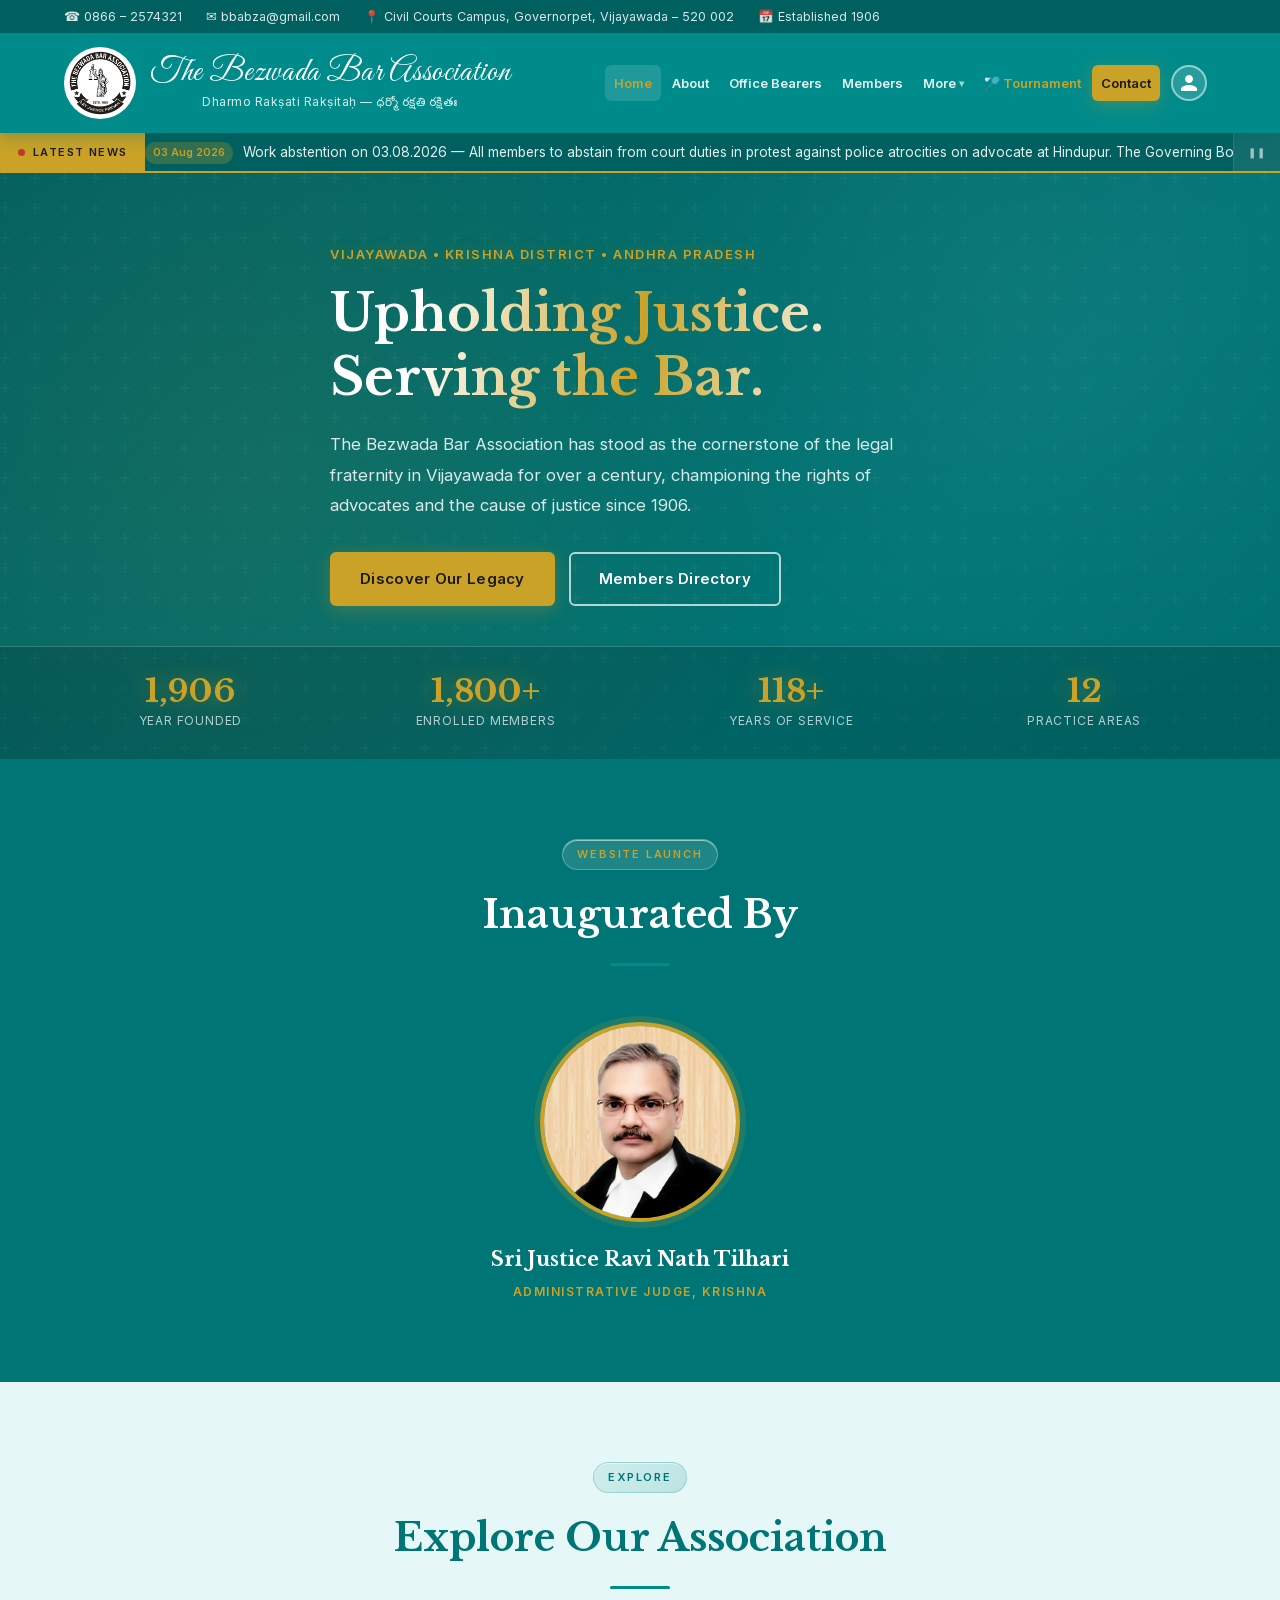
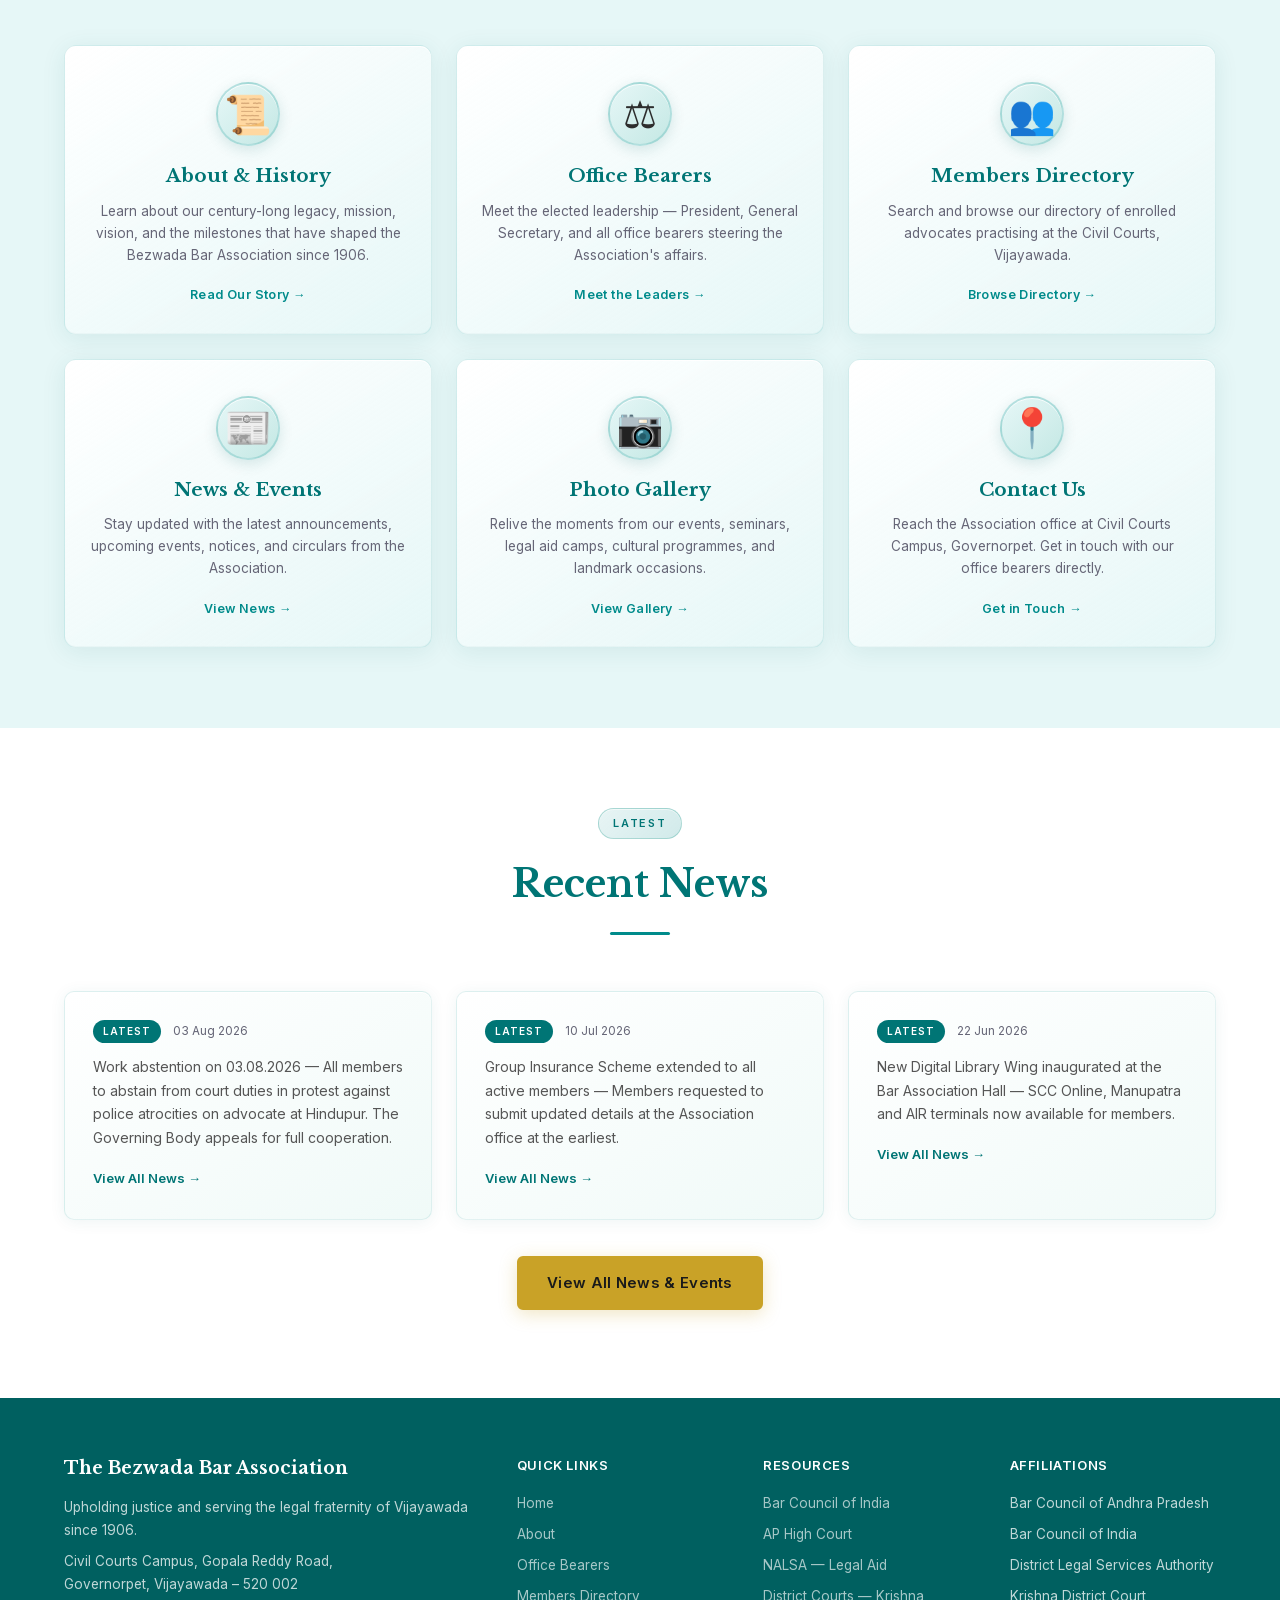
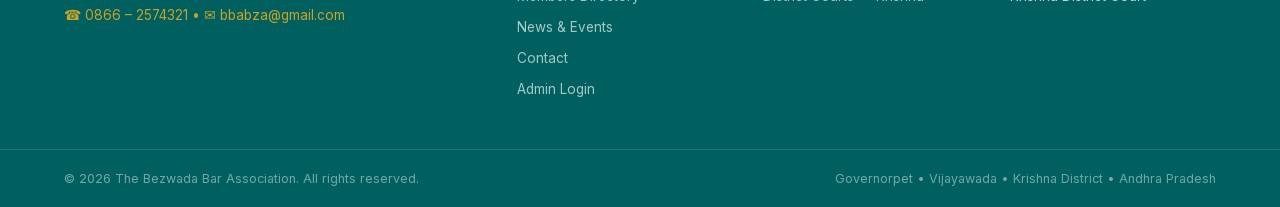
==== commit b2080f30: "Updated" ====
--- a/index.html
+++ b/index.html
@@ -3,95 +3,71 @@
 
 <head>
   <meta charset="UTF-8" />
-  <base href="/" />
+  <script>try { if (location.pathname.endsWith("index.html")) history.replaceState(null, "", location.pathname.slice(0, -10) || "./") } catch (e) { }</script>
   <meta name="viewport" content="width=device-width, initial-scale=1.0" />
-  <meta name="robots" content="noindex" />
-  <title>Page Not Found | The Bezwada Bar Association</title>
+  <meta name="description"
+    content="The Bezwada Bar Association, Vijayawada — serving enrolled advocates at the Civil Courts, Governorpet since 1906. Members directory, news, events, and tournament registration." />
+  <title>Bezwada Bar Association | Vijayawada | Estd. 1906</title>
+
+  <!-- Canonical -->
+  <link rel="canonical" href="https://thebezwadabarassociation.com/" />
+
+  <!-- Open Graph -->
+  <meta property="og:type"        content="website" />
+  <meta property="og:url"         content="https://thebezwadabarassociation.com/" />
+  <meta property="og:site_name"   content="The Bezwada Bar Association" />
+  <meta property="og:title"       content="Bezwada Bar Association | Vijayawada | Estd. 1906" />
+  <meta property="og:description" content="The Bezwada Bar Association, Vijayawada — serving enrolled advocates at the Civil Courts, Governorpet since 1906." />
+  <meta property="og:image"       content="https://thebezwadabarassociation.com/images/logo.jpeg" />
+  <meta property="og:locale"      content="en_IN" />
+
+  <!-- Geo -->
+  <meta name="geo.region"      content="IN-AP" />
+  <meta name="geo.placename"   content="Vijayawada, Andhra Pradesh, India" />
+  <meta name="geo.position"    content="16.5062;80.6480" />
+  <meta name="ICBM"            content="16.5062, 80.6480" />
+
+  <!-- JSON-LD Organisation Schema -->
+  <script type="application/ld+json">
+  {
+    "@context": "https://schema.org",
+    "@type": "Organization",
+    "name": "The Bezwada Bar Association",
+    "alternateName": ["Bezwada Bar Association", "BBA Vijayawada", "Vijayawada Bar Association"],
+    "url": "https://thebezwadabarassociation.com",
+    "logo": "https://thebezwadabarassociation.com/images/logo.jpeg",
+    "image": "https://thebezwadabarassociation.com/images/logo.jpeg",
+    "foundingDate": "1906",
+    "description": "The Bezwada Bar Association is one of the oldest bar associations in Andhra Pradesh, serving enrolled advocates practising at the Civil Courts, Vijayawada since 1906.",
+    "address": {
+      "@type": "PostalAddress",
+      "streetAddress": "Civil Courts Campus, Gopala Reddy Road, Governorpet",
+      "addressLocality": "Vijayawada",
+      "addressRegion": "Andhra Pradesh",
+      "postalCode": "520002",
+      "addressCountry": "IN"
+    },
+    "contactPoint": {
+      "@type": "ContactPoint",
+      "telephone": "+91-866-2574321",
+      "email": "bbabza@gmail.com",
+      "contactType": "General Enquiries",
+      "areaServed": "IN",
+      "availableLanguage": ["English", "Telugu"]
+    },
+    "memberOf": [
+      { "@type": "Organization", "name": "Bar Council of Andhra Pradesh" },
+      { "@type": "Organization", "name": "Bar Council of India" }
+    ],
+    "sameAs": [
+      "https://bbabza.github.io"
+    ]
+  }
+  </script>
+
   <link rel="icon" href="images/logo.jpeg" type="image/jpeg" />
   <link rel="stylesheet" href="css/styles.css" />
   <link rel="stylesheet" href="css/fonts.css" />
-  <style>
-    .error-section {
-      min-height: 68vh;
-      display: flex;
-      align-items: center;
-      justify-content: center;
-      padding: 60px 20px;
-      background: var(--light);
-    }
-
-    .error-card {
-      background: #fff;
-      border-radius: 18px;
-      box-shadow: 0 8px 40px rgba(42, 157, 143, 0.13);
-      padding: 56px 48px 48px;
-      max-width: 560px;
-      width: 100%;
-      text-align: center;
-    }
-
-    .error-code {
-      font-family: var(--ff-serif);
-      font-size: clamp(80px, 18vw, 140px);
-      font-weight: 700;
-      line-height: 1;
-      color: var(--navy);
-      letter-spacing: -4px;
-      margin-bottom: 4px;
-    }
-
-    .error-gavel {
-      font-size: 48px;
-      margin-bottom: 16px;
-      display: block;
-    }
-
-    .error-title {
-      font-family: var(--ff-serif);
-      font-size: 1.55rem;
-      color: var(--navy2);
-      margin: 0 0 12px;
-    }
-
-    .error-desc {
-      color: var(--muted);
-      font-size: 15px;
-      line-height: 1.65;
-      margin: 0 0 32px;
-    }
-
-    .error-actions {
-      display: flex;
-      gap: 12px;
-      justify-content: center;
-      flex-wrap: wrap;
-      margin-bottom: 32px;
-    }
-
-    .error-countdown {
-      font-size: 13px;
-      color: var(--muted);
-    }
-
-    .error-countdown strong {
-      color: var(--navy2);
-      font-weight: 700;
-    }
-
-    .error-divider {
-      width: 48px;
-      height: 3px;
-      background: var(--gold);
-      border-radius: 2px;
-      margin: 20px auto 24px;
-    }
-
-    @media (max-width: 520px) {
-      .error-card {
-        padding: 40px 24px 36px;
-      }
-    }
-  </style>
 </head>
 
 <body data-root="">
@@ -119,15 +95,15 @@
       <button class="nav-toggle" id="navToggle"
         aria-label="Toggle navigation"><span></span><span></span><span></span></button>
       <nav class="main-nav" id="mainNav">
-        <!-- <ul>
-          <li><a href="index.html">Home</a></li>
+        <ul>
+          <li><a href="index.html" aria-current="page">Home</a></li>
           <li><a href="about/index.html">About</a></li>
           <li><a href="office-bearers/index.html">Office Bearers</a></li>
           <li><a href="members/index.html">Members</a></li>
           <li class="nav-more"><a href="#" class="nav-more-toggle">More</a><ul class="nav-dropdown"><li><a href="blog/index.html">Blog</a></li><li><a href="gallery/index.html">Gallery</a></li></ul></li>
           <li><a href="tournament/index.html" style="color:var(--gold)!important;">&#127992; Tournament</a></li>
           <li><a href="contact/index.html" class="btn-nav">Contact</a></li>
-        </ul> -->
+        </ul>
       </nav>
     </div>
   </header>
@@ -135,31 +111,125 @@
   <div class="news-ticker" id="newsTicker">
     <div class="ticker-label"><span class="ticker-dot"></span>LATEST NEWS</div>
     <div class="ticker-viewport">
-      <div class="ticker-track" id="tickerTrack">
-        <span class="ticker-placeholder">Loading latest news&hellip;</span>
+      <div class="ticker-track" id="tickerTrack"><span class="ticker-placeholder">Loading latest news&hellip;</span>
       </div>
     </div>
     <button class="ticker-pause" id="tickerPause" title="Pause / Resume">&#10074;&#10074;</button>
   </div>
 
-  <section class="error-section">
-    <div class="error-card">
-      <span class="error-gavel">&#9878;</span>
-      <div class="error-code">404</div>
-      <div class="error-divider"></div>
-      <h2 class="error-title">Page Not Found</h2>
-      <p class="error-desc">
-        The page you are looking for does not exist, may have been moved,
-        or the address was entered incorrectly. Please check the URL or
-        return to our home page.
-      </p>
-      <div class="error-actions">
-        <a href="index.html" class="btn btn-gold">&#8962; Go to Home Page</a>
-        <a href="contact/index.html" class="btn btn-outline">Contact Us</a>
-      </div>
-      <p class="error-countdown">
-        Redirecting to home page in <strong id="countdownNum">10</strong> seconds&hellip;
-      </p>
+  <!-- HERO -->
+  <section class="hero">
+    <div class="hero-overlay"></div>
+    <div class="container hero-content">
+      <p class="hero-eyebrow">Vijayawada &bull; Krishna District &bull; Andhra Pradesh</p>
+      <h2>Upholding Justice.<br />Serving the Bar.</h2>
+      <p class="hero-sub">The Bezwada Bar Association has stood as the cornerstone of the legal fraternity in Vijayawada
+        for over a century, championing the rights of advocates and the cause of justice since 1906.</p>
+      <div class="hero-actions">
+        <a href="about/index.html" class="btn btn-gold">Discover Our Legacy</a>
+        <a href="members/index.html" class="btn btn-outline">Members Directory</a>
+      </div>
+    </div>
+    <div class="hero-stats">
+      <div class="container stats-row">
+        <div class="stat"><span class="stat-num">1906</span><span class="stat-label">Year Founded</span></div>
+        <div class="stat"><span class="stat-num">1800+</span><span class="stat-label">Enrolled Members</span></div>
+        <div class="stat"><span class="stat-num">118+</span><span class="stat-label">Years of Service</span></div>
+        <div class="stat"><span class="stat-num">12</span><span class="stat-label">Practice Areas</span></div>
+      </div>
+    </div>
+  </section>
+
+  <!-- INAUGURATION -->
+  <section class="section section-dark inaug-section">
+    <div class="container">
+      <div class="section-header">
+        <span class="section-badge">Website Launch</span>
+        <h2 class="section-title">Inaugurated By</h2>
+        <div class="divider"></div>
+      </div>
+      <div class="inaug-grid">
+
+        <div class="inaug-card">
+          <div class="inaug-avatar">
+            <img src="images/Inaugurator-1.jpeg" alt="Sri Justice Ravi Nath Tilhari" class="inaug-photo" onerror="this.outerHTML='<div class=&quot;inaug-no-photo&quot;>No Photo</div>'" />
+          </div>
+          <h3 class="inaug-name">Sri Justice Ravi Nath Tilhari</h3>
+          <p class="inaug-title">Administrative Judge, Krishna</p>
+        </div>
+
+      </div>
+    </div>
+  </section>
+
+  <!-- SECTION CARDS -->
+  <section class="section section-light">
+    <div class="container">
+      <div class="section-header">
+        <span class="section-badge">Explore</span>
+        <h2 class="section-title">Explore Our Association</h2>
+        <div class="divider"></div>
+      </div>
+      <div class="section-cards-grid">
+        <a href="about/index.html" class="section-card">
+          <div class="section-card-icon">&#128220;</div>
+          <h3>About &amp; History</h3>
+          <p>Learn about our century-long legacy, mission, vision, and the milestones that have shaped the Bezwada Bar
+            Association since 1906.</p>
+          <span class="section-card-link">Read Our Story &rarr;</span>
+        </a>
+        <a href="office-bearers/index.html" class="section-card">
+          <div class="section-card-icon">&#9878;</div>
+          <h3>Office Bearers</h3>
+          <p>Meet the elected leadership — President, General Secretary, and all office bearers steering the
+            Association's affairs.</p>
+          <span class="section-card-link">Meet the Leaders &rarr;</span>
+        </a>
+        <a href="members/index.html" class="section-card">
+          <div class="section-card-icon">&#128101;</div>
+          <h3>Members Directory</h3>
+          <p>Search and browse our directory of enrolled advocates practising at the Civil Courts, Vijayawada.</p>
+          <span class="section-card-link">Browse Directory &rarr;</span>
+        </a>
+        <a href="news/index.html" class="section-card">
+          <div class="section-card-icon">&#128240;</div>
+          <h3>News &amp; Events</h3>
+          <p>Stay updated with the latest announcements, upcoming events, notices, and circulars from the Association.
+          </p>
+          <span class="section-card-link">View News &rarr;</span>
+        </a>
+        <a href="gallery/index.html" class="section-card">
+          <div class="section-card-icon">&#128247;</div>
+          <h3>Photo Gallery</h3>
+          <p>Relive the moments from our events, seminars, legal aid camps, cultural programmes, and landmark occasions.
+          </p>
+          <span class="section-card-link">View Gallery &rarr;</span>
+        </a>
+        <a href="contact/index.html" class="section-card">
+          <div class="section-card-icon">&#128205;</div>
+          <h3>Contact Us</h3>
+          <p>Reach the Association office at Civil Courts Campus, Governorpet. Get in touch with our office bearers
+            directly.</p>
+          <span class="section-card-link">Get in Touch &rarr;</span>
+        </a>
+      </div>
+    </div>
+  </section>
+
+  <!-- RECENT NEWS PREVIEW -->
+  <section class="section section-white">
+    <div class="container">
+      <div class="section-header">
+        <span class="section-badge">Latest</span>
+        <h2 class="section-title">Recent News</h2>
+        <div class="divider"></div>
+      </div>
+      <div class="home-news-grid" id="homeNewsGrid">
+        <p style="grid-column:1/-1;text-align:center;color:var(--muted);">Loading&hellip;</p>
+      </div>
+      <div class="view-all-wrap">
+        <a href="news/index.html" class="btn btn-gold">View All News &amp; Events</a>
+      </div>
     </div>
   </section>
 
@@ -173,14 +243,14 @@
       </div>
       <div class="footer-links">
         <h4>Quick Links</h4>
-        <!-- <ul>
+        <ul>
           <li><a href="index.html">Home</a></li>
           <li><a href="about/index.html">About</a></li>
           <li><a href="office-bearers/index.html">Office Bearers</a></li>
           <li><a href="members/index.html">Members Directory</a></li>
           <li><a href="news/index.html">News &amp; Events</a></li>
           <li><a href="contact/index.html">Contact</a></li>
-        </ul> -->
+        </ul>
       </div>
       <div class="footer-links">
         <h4>Resources</h4>
@@ -212,25 +282,6 @@
 
   <button class="back-to-top" id="backToTop" aria-label="Back to top">&#8679;</button>
   <script src="js/script.js"></script>
-  <script>
-    (function () {
-      var seconds = 10;
-      var display = document.getElementById('countdownNum');
-      var interval = setInterval(function () {
-        seconds -= 1;
-        display.textContent = seconds;
-        if (seconds <= 0) {
-          clearInterval(interval);
-          window.location.href = '/';
-        }
-      }, 1000);
-
-      // Cancel auto-redirect if user clicks any link
-      document.querySelectorAll('a').forEach(function (a) {
-        a.addEventListener('click', function () { clearInterval(interval); });
-      });
-    })();
-  </script>
 </body>
 
 </html>
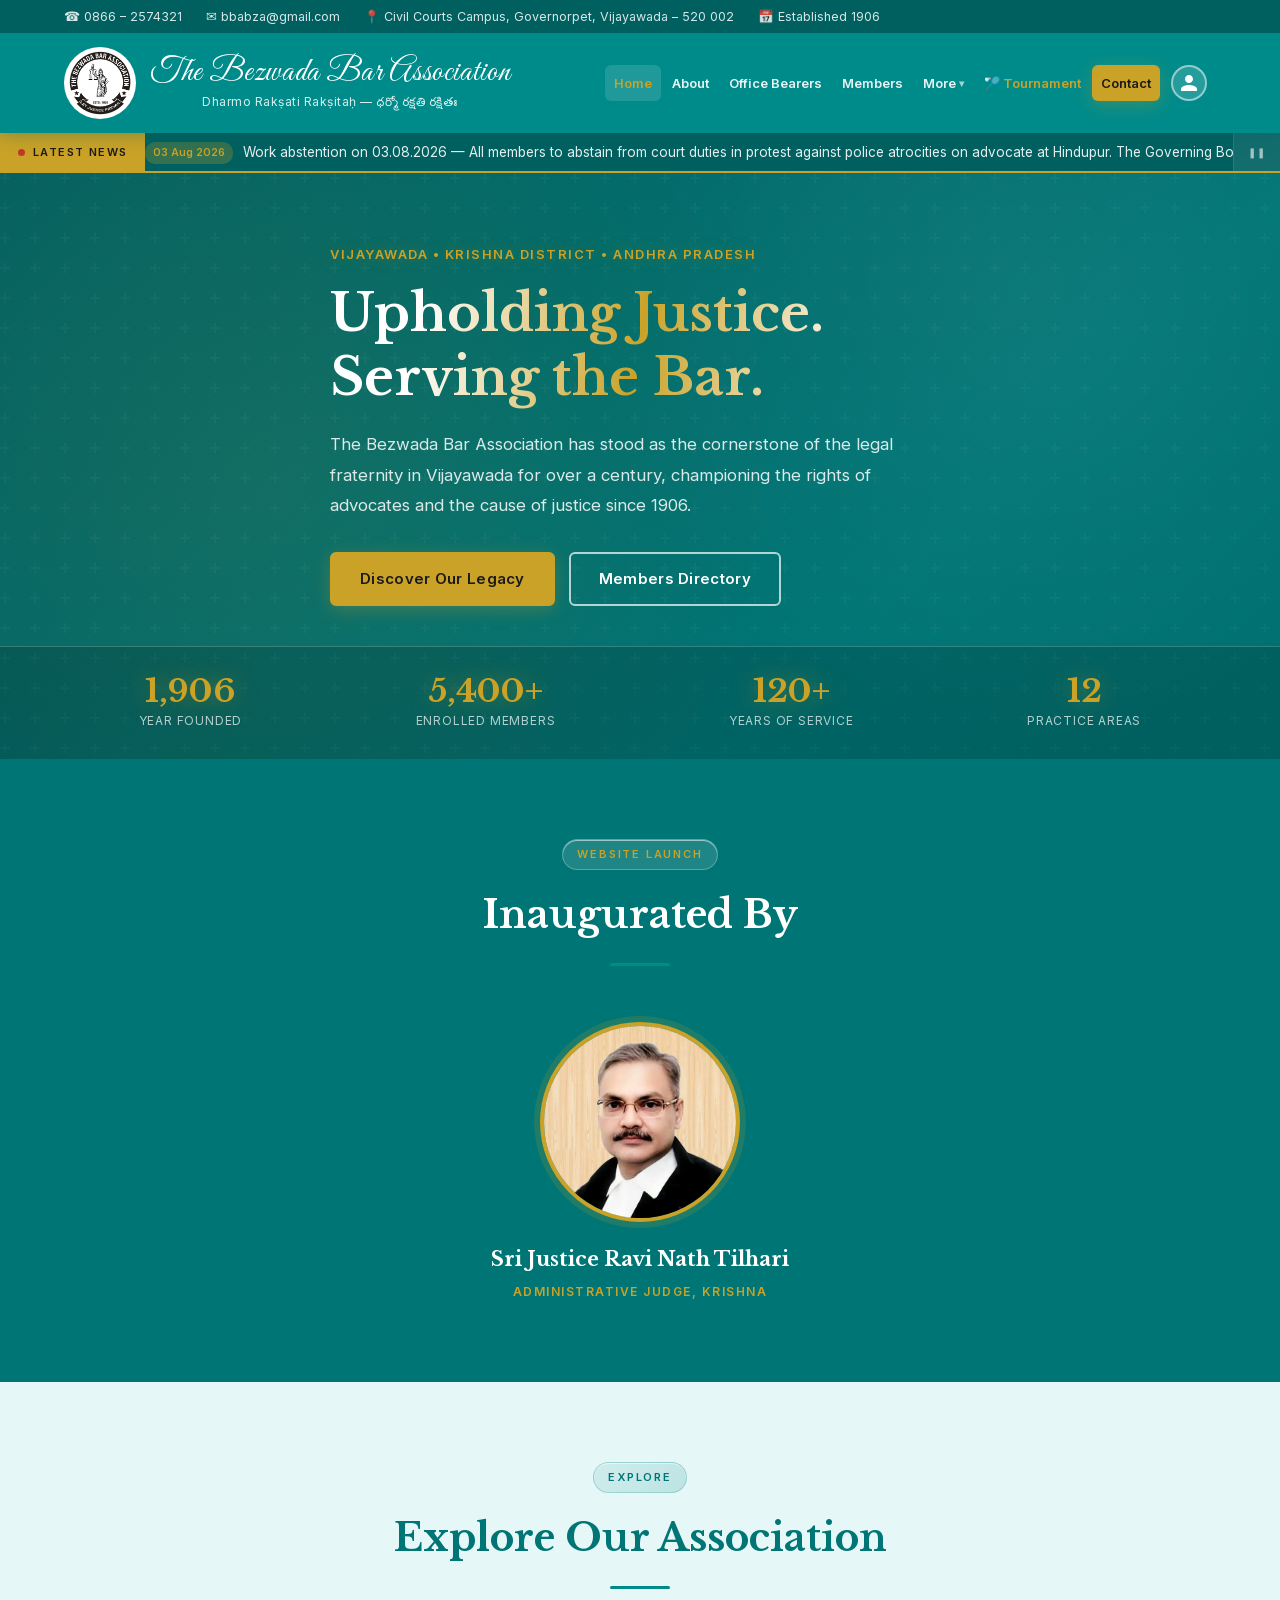
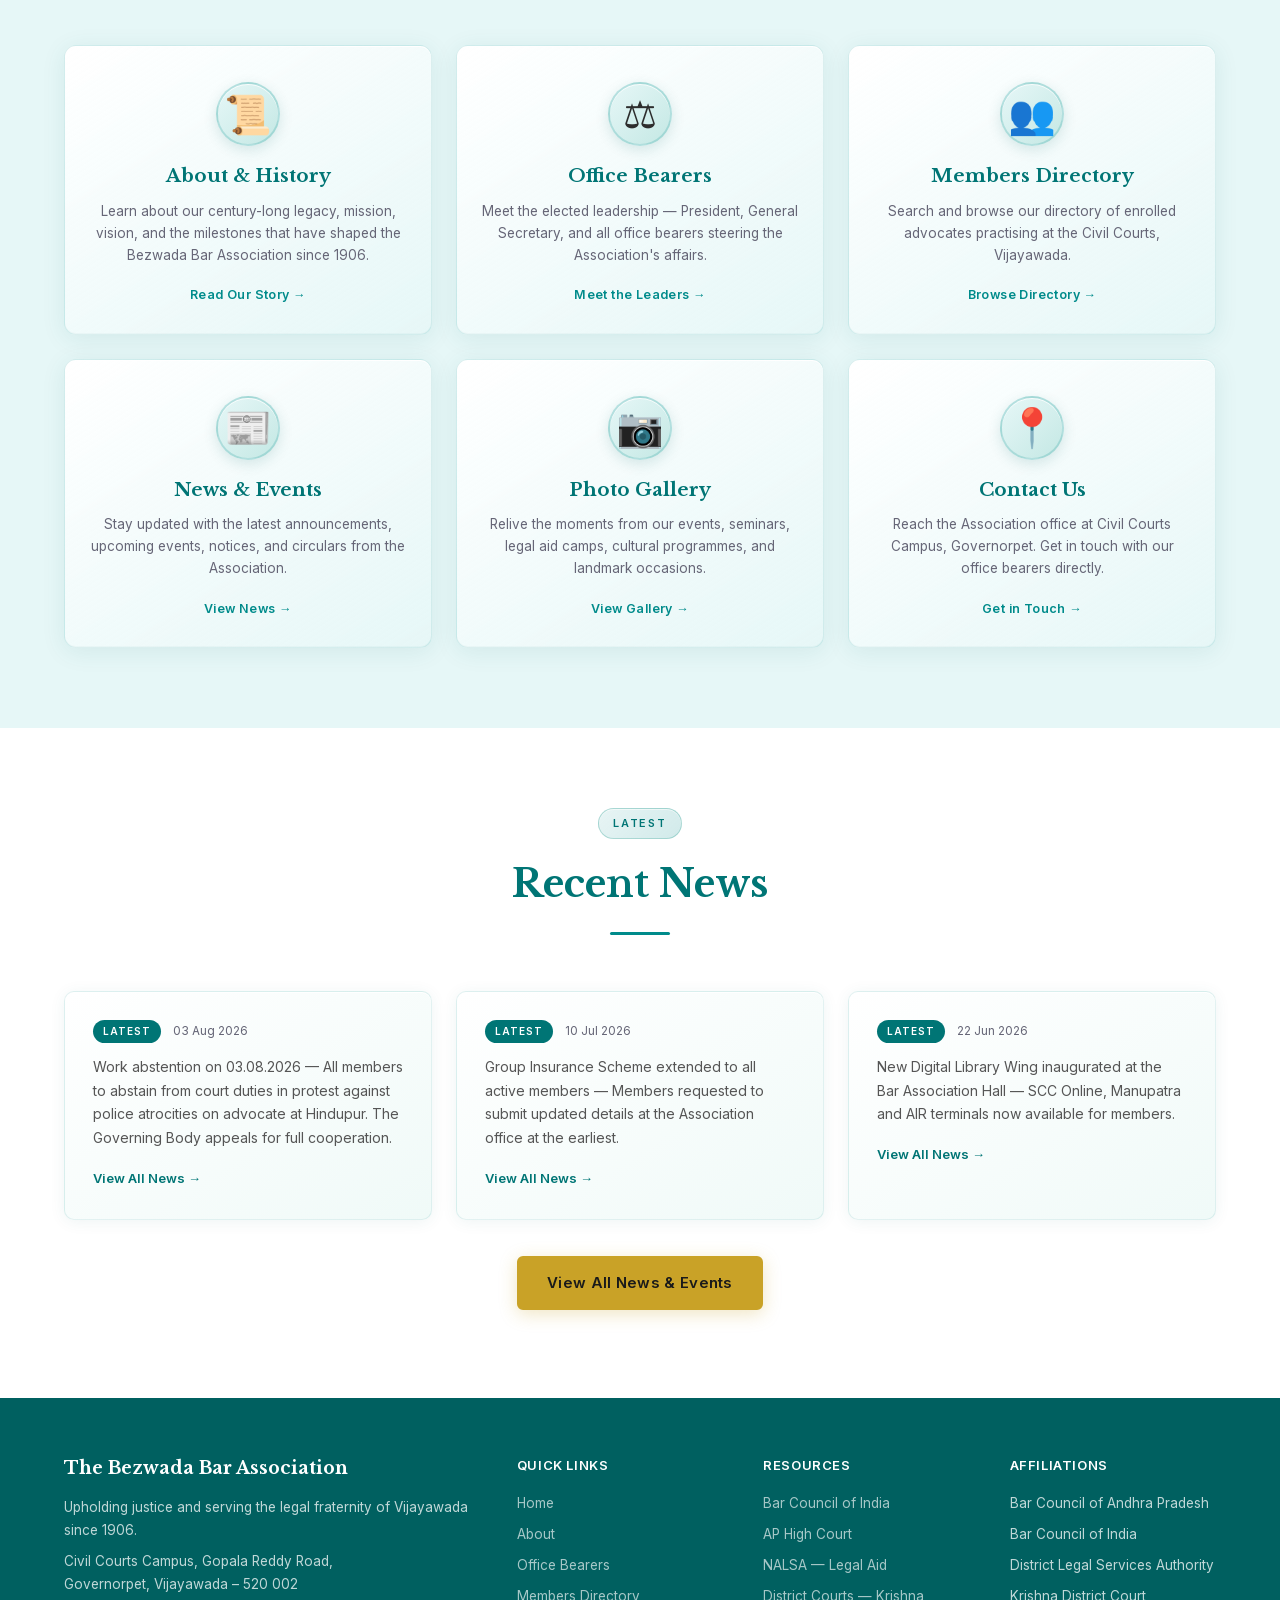
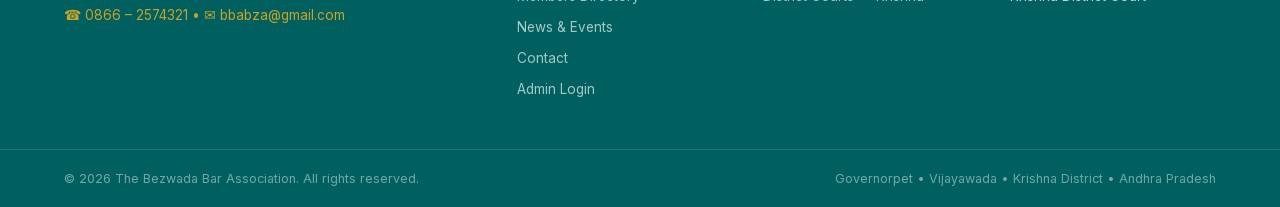
==== commit f0931bca: "Updated" ====
--- a/index.html
+++ b/index.html
@@ -13,19 +13,20 @@
   <link rel="canonical" href="https://thebezwadabarassociation.com/" />
 
   <!-- Open Graph -->
-  <meta property="og:type"        content="website" />
-  <meta property="og:url"         content="https://thebezwadabarassociation.com/" />
-  <meta property="og:site_name"   content="The Bezwada Bar Association" />
-  <meta property="og:title"       content="Bezwada Bar Association | Vijayawada | Estd. 1906" />
-  <meta property="og:description" content="The Bezwada Bar Association, Vijayawada — serving enrolled advocates at the Civil Courts, Governorpet since 1906." />
-  <meta property="og:image"       content="https://thebezwadabarassociation.com/images/logo.jpeg" />
-  <meta property="og:locale"      content="en_IN" />
+  <meta property="og:type" content="website" />
+  <meta property="og:url" content="https://thebezwadabarassociation.com/" />
+  <meta property="og:site_name" content="The Bezwada Bar Association" />
+  <meta property="og:title" content="Bezwada Bar Association | Vijayawada | Estd. 1906" />
+  <meta property="og:description"
+    content="The Bezwada Bar Association, Vijayawada — serving enrolled advocates at the Civil Courts, Governorpet since 1906." />
+  <meta property="og:image" content="https://thebezwadabarassociation.com/images/logo.jpeg" />
+  <meta property="og:locale" content="en_IN" />
 
   <!-- Geo -->
-  <meta name="geo.region"      content="IN-AP" />
-  <meta name="geo.placename"   content="Vijayawada, Andhra Pradesh, India" />
-  <meta name="geo.position"    content="16.5062;80.6480" />
-  <meta name="ICBM"            content="16.5062, 80.6480" />
+  <meta name="geo.region" content="IN-AP" />
+  <meta name="geo.placename" content="Vijayawada, Andhra Pradesh, India" />
+  <meta name="geo.position" content="16.5062;80.6480" />
+  <meta name="ICBM" content="16.5062, 80.6480" />
 
   <!-- JSON-LD Organisation Schema -->
   <script type="application/ld+json">
@@ -100,7 +101,12 @@
           <li><a href="about/index.html">About</a></li>
           <li><a href="office-bearers/index.html">Office Bearers</a></li>
           <li><a href="members/index.html">Members</a></li>
-          <li class="nav-more"><a href="#" class="nav-more-toggle">More</a><ul class="nav-dropdown"><li><a href="blog/index.html">Blog</a></li><li><a href="gallery/index.html">Gallery</a></li></ul></li>
+          <li class="nav-more"><a href="#" class="nav-more-toggle">More</a>
+            <ul class="nav-dropdown">
+              <li><a href="blog/index.html">Blog</a></li>
+              <li><a href="gallery/index.html">Gallery</a></li>
+            </ul>
+          </li>
           <li><a href="tournament/index.html" style="color:var(--gold)!important;">&#127992; Tournament</a></li>
           <li><a href="contact/index.html" class="btn-nav">Contact</a></li>
         </ul>
@@ -133,8 +139,8 @@
     <div class="hero-stats">
       <div class="container stats-row">
         <div class="stat"><span class="stat-num">1906</span><span class="stat-label">Year Founded</span></div>
-        <div class="stat"><span class="stat-num">1800+</span><span class="stat-label">Enrolled Members</span></div>
-        <div class="stat"><span class="stat-num">118+</span><span class="stat-label">Years of Service</span></div>
+        <div class="stat"><span class="stat-num">5400+</span><span class="stat-label">Enrolled Members</span></div>
+        <div class="stat"><span class="stat-num">120+</span><span class="stat-label">Years of Service</span></div>
         <div class="stat"><span class="stat-num">12</span><span class="stat-label">Practice Areas</span></div>
       </div>
     </div>
@@ -152,7 +158,8 @@
 
         <div class="inaug-card">
           <div class="inaug-avatar">
-            <img src="images/Inaugurator-1.jpeg" alt="Sri Justice Ravi Nath Tilhari" class="inaug-photo" onerror="this.outerHTML='<div class=&quot;inaug-no-photo&quot;>No Photo</div>'" />
+            <img src="images/Inaugurator-1.jpeg" alt="Sri Justice Ravi Nath Tilhari" class="inaug-photo"
+              onerror="this.outerHTML='<div class=&quot;inaug-no-photo&quot;>No Photo</div>'" />
           </div>
           <h3 class="inaug-name">Sri Justice Ravi Nath Tilhari</h3>
           <p class="inaug-title">Administrative Judge, Krishna</p>
